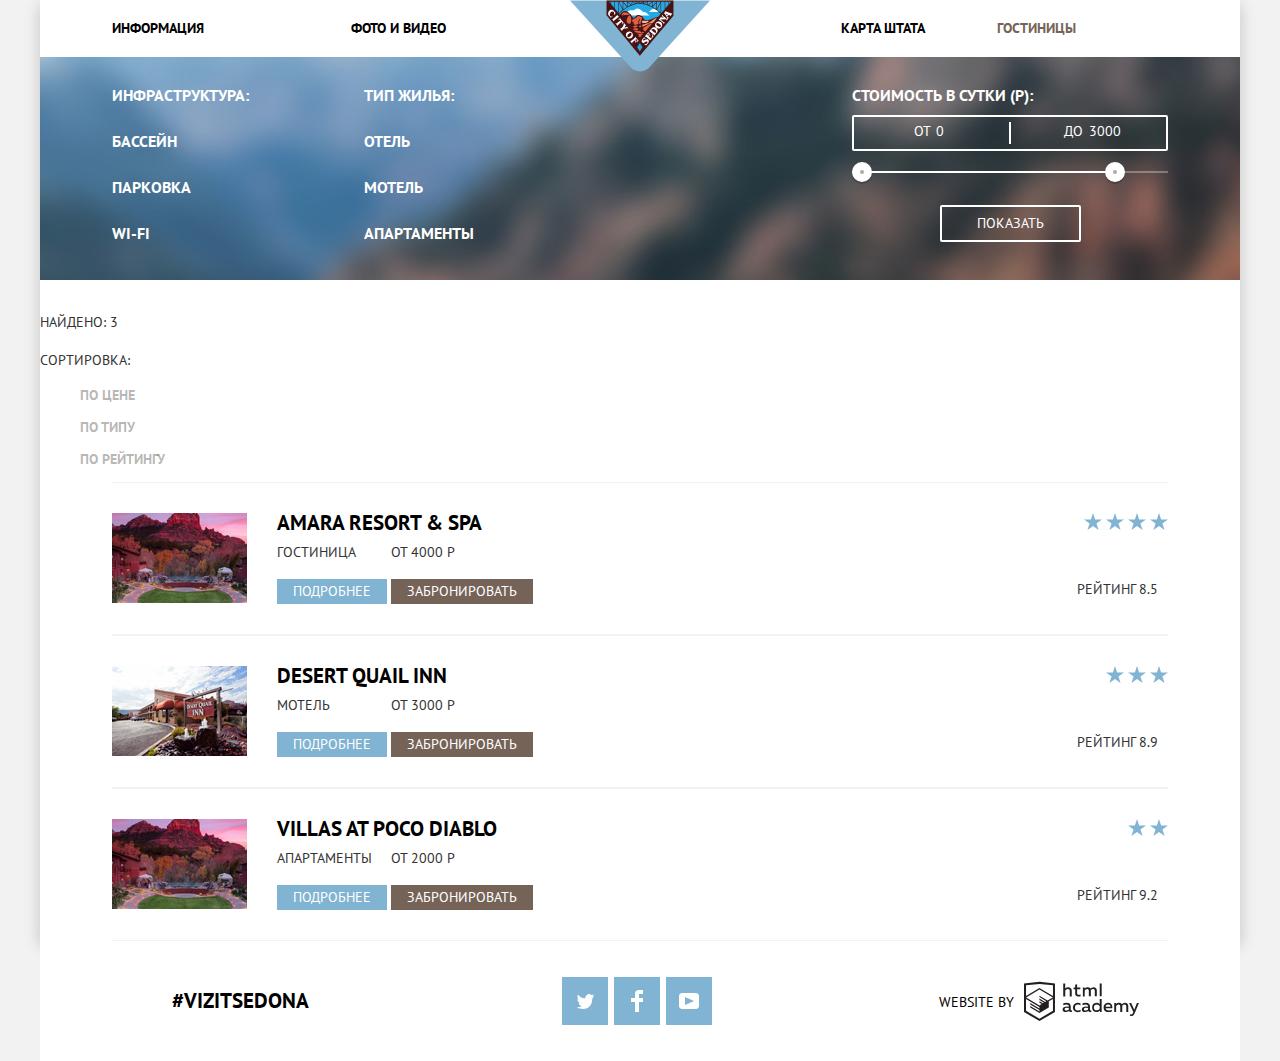
==== catalog.html @ b6fd7ca9 "Исправление замечаний по декоративным элементам" ====
<!DOCTYPE html>
<html lang="ru">
	<head>
		<meta charset="utf-8">
		<title>Седона</title>
		<link href="https://fonts.googleapis.com/css?family=PT+Sans:400,700&amp;subset=cyrillic" rel="stylesheet">
		<link href="css/normalize.css" rel="stylesheet">
		<link href="css/style.css" rel="stylesheet">
		<link href="css/web-page-grid.css" rel="stylesheet">		
	</head>
	<body>
		<div class="container">
			<header class="main-header">
				<nav class="main-navigation">
					<a class="main-header-logo" href="index.html">
						<svg xmlns="http://www.w3.org/2000/svg"  width="140" height="72" viewBox="0 0 138 70" >
							<path fill="#81b3d3" d="M138 0H0l59.51 65.68c5.22 5.761 13.76 5.761 18.98 0z"/>
							<path fill="#23a9e1" d="M36.687.457l32.148 37.879 32.02-37.65z"/>
							<path fill="#fff" d="M61.1 14.719h17.32c-1.29-.8-4.355-4.582-6.043-3.176-.137.115-4.871-5.744-7.982-2.921-2.713 2.466-3.973-.323-7.048 1.63-3.505 2.318 2.026 3.684 3.753 4.467m26.73-3.478l-9.86.054c3.896-4.5 5.647-4.018 9.86-.054"/>
							<path fill="#491213" d="M97.622 3.588V1.154h2.08zm-49.245 9.41l.09.083c.024-.024 2.327-2.511 5.983-4.964 3.367-2.259 8.592-4.944 14.383-4.912 5.778.028 11.077 2.722 14.506 4.977 3.665 2.41 6.027 4.84 6.132 4.95l-2.515 2.945c-4.488.616-7.702 3.945-12.077 3.217-2.205-.366-2.271-1.632-2.902-2.893-.484-.969-1.256-.846-2.263-1.24-.937-.366-1.479-1.128-3.351-.688-1.642.385-1.822 2.933-3.865 2.787-1.096-.079-1.175-1.621-2.755-3.596-4.09-4.915-7.892-4.235-10.547.308l19.638 23.33zM40.011 1.153V3.06l-1.604-1.906zm53.876 0h3.227v3.03L93.887 7.96zM89.832 12.61V1.154h3.546v7.404l-3.5 4.098a.966.966 0 0 0-.046-.046m-.508-10.389v9.894a41.051 41.051 0 0 0-3.557-2.986zm-4.165-.358v6.819c-.463-.334-.95-.673-1.465-1.012-.664-.438-1.4-.892-2.194-1.34zm-4.312-.133v4.24a32.83 32.83 0 0 0-3.12-1.474zm.508-.576h3.727l-3.727 4.55zm4.312 0H89.3l-3.634 7.06zm-8.797 0h3.86L77.2 4.282c-.109-.042-.221-.081-.331-.122V1.154zm-.509.417v2.403a25.927 25.927 0 0 0-3.1-.887zm-4.203.042v1.26a21.458 21.458 0 0 0-2.179-.252zm-6.766-.039l2.248 1.042c-.762.043-1.512.13-2.248.253zm-4.12-.003l3.065 1.498c-1.06.229-2.083.528-3.066.875zm3.61 1.2l-3.304-1.617h3.305zm3.566-.342l-2.754-1.275h2.754zm.609-1.275h2.881l-2.881 1.334zm3.759 0h3.24l-3.24 1.584zM60.405 4.265l-3.51-3.11h3.869V4.13l-.359.135m-3.618-2.527l3.093 2.741a31.493 31.493 0 0 0-3.093 1.489zm-4.312.128l3.64 4.48a35.89 35.89 0 0 0-3.64 2.41zm-4.165.358l3.586 6.974a37.772 37.772 0 0 0-3.586 3.151zm3.656 6l-3.634-7.07h3.634zm4.312-2.485l-3.726-4.585h3.726zM43.747 7.497L40.52 3.664v-2.51h3.227zm.508-6.343H47.8v11.16l-3.546-4.212zm24.8-1.153H36v14.582L68.836 54.52l.22-.275L102 15.04V0z"/>
							<path fill="#23a9e1" d="M66.227 46.026l2.61-4.22 2.598 4.22-2.598 4.23z"/>
							<path fill="#dc6243" d="M74.218 30.556c-3.433-2.02-2.564-3.523.23-4.925 1.462-.734 4.754-3.38 6.133-2.499l-6.363 7.424m-2.334 2.517c-2.046-.095-4.33-.365-6.262.055 1.207.302 4.151 1.165 1.41 1.894.983 1.407 2.578 1.317 3.624.082-.425-.209-.655-.466-1.007-.686 1.085-.196 2.1-.822 2.235-1.345m1.235-1.574c-.933-.796-1.877-.84-2.746 0-1.165-2.137-5.4-1.421-7.379-1.72 1.065 2.614 9.65 3.102 10.124 1.72m-6.773-2.151c-1.565-.485-6.84-.364-3.388-1.794 1.065-.441 6.593.063 3.388 1.794m1.912-3.03c-.477-1.077.365-2.36 1.74-1.428 1.199.813-.552 2.017-1.74 1.428m-2.836.091c-2.265.679-5.273-.784-1.63-1.52 2.261-.456 4.666.506 1.63 1.52.091-.027-.084.028 0 0m-2.665-6.234c-.545 1.624-1.533 1.927-1.423-.045.126-2.274 1.609-1.729 3.2-2.6 1.324-.726 2.038-3.385 4.31-1.795 1.014.71 2.176.116 2.5 1.19-.016-.054-2.95 6.692-1.318 6.692-3.22 0-1.8-3.845-.568-6.426-1.198.574-3.143 4.341-1.546 4.961-.831 1.095-3.372 2.561-4.696 1.492-1.006-.81-.447-2.158-.459-3.47m-3.963 2.811c-5.596-.046-1.813-8.648.091-8.128 2.19.696 1.944 8.194-.091 8.128m-6.17-8.146c-2.624-.109-1.526-2.567.257-3.121 1.695-.528 5.25 1.114 6.39 2.205-1.808.555-4.146.476-6.134.568-.146-2.026-.62-1.32-.512.348"/>
							<path fill="#f49774" d="M71.774 25.832c-2.908-2.987 4.342-2.712 5.51-3.763.85.284 6.99-5.377 8.485-5.025-1.074 1.26-3.388 5.282-5.047 5.282-1.275 0-2.565-.19-3.552.718-1.444 1.33-3.837 2.006-5.396 2.788"/>
							<path fill="#f4b1a4" d="M72.727 22.18c-1.592.856-3.098-2.536-.349-2.206 1.826.22 3.676-.154 5.42.147-1.251 1.487-3.056 2.306-5.071 2.059"/>
							<path fill="#fff" d="M51.113 20.935c.333.401.578.834.523 1.374-.038.375-.607 1.006-.175 1.198l1.455-1.84c-.39-.098-3.482-3.796-3.532-4.201l-2.051 1.126c.106.429.84.003 1.203.03.538.038.926.363 1.268.747-1.12.94-3.85 3.257-4.138 3.305-.146.023-.706-.39-.714-.037-.004.17.553.659.659.786l1.447 1.722c.401-.183-.072-.475.133-.807.15-.243 3.181-2.77 3.922-3.403m-3.423-4.531c.287-.062.405.282.622-.036l-1.59-1.894c-.241-.287-.546-.595-.459.012.058.409-3.969 3.677-4.215 3.778-.31.128-.492-.27-.72.063.475.564.948 1.129 1.424 1.693.16.19.309.397.485.573.22.22.135-.437.145-.38-.06-.333.342-.616.555-.797 1.004-.884 3.505-2.979 3.753-3.012m-5.694-.595c-1.147.34-2.37-.107-2.731-1.326-.353-1.191.398-2.439 1.344-3.117.935-.67 2.33-.63 2.84.544.224.52.102 1.108-.061 1.625-.105.328-.388.649.035.836.56-.711 1.118-1.421 1.676-2.133-.684-.41-.985-1.092-1.493-1.684-.572-.696-1.34-1.35-2.26-1.483-1.864-.264-3.62 1.66-3.762 3.405-.089.946.242 1.849.808 2.597.487.645 1.213 1.054 1.581 1.788.17.062 1.756-.67 2.133-.815-.033-.072-.057-.178-.11-.237-.494.146 0 0 0 0m25.512 23.636c-.747-.499-2.613-3.044-2.969-3.468l-.213-.253c-.007-.01-.185.145-.16.124-.112.094.086.372-.034.56-.515.806-3.738 3.236-3.905 3.352-.36.25-.756-.103-.967.206.467.554 1.805 2.3 1.96 2.325.311.05.096-.53.136-.649.08-.24 1.71-1.588 2.304-2.084.218-.183.447.276.577.468.212.315.307.65.193 1.019-.075.24-.465.597-.162.762.402-.47 1.533-1.788 1.696-1.98.164-.19-.367-.023-.304-.056-.24.124-.466.153-.69-.018-.063-.047-.707-.702-.643-.757.28-.235.623-.625.984-.714.56-.138 1.027.984 1.11 1.382.078.375.067.77-.05 1.136-.08.251-.316.452.012.604l1.383-1.896a.463.463 0 0 1-.258-.063c-.083-.056.09.045 0 0m-9.227-8.921a3.35 3.35 0 0 0-1.977.793c-1.43 1.203-1.616 3.275-.492 4.753 1.292 1.702 3.374 1.895 5.059.694 1.43-1.205 1.612-3.282.5-4.766-.758-1.01-1.932-1.54-3.09-1.474zm1.19 1.386c.949-.108 1.503.799 1.099 1.768-.42.98-1.43 1.989-2.424 2.38-1.18.465-2.011-.537-1.531-1.657.422-.984 1.43-1.983 2.426-2.38.15-.059.294-.095.43-.11zm-2.783-4.63c.308.038.601.356.824.027l-1.447-1.712c-.386.174.03.356-.126.63-.158.277-1.662.507-2.062.578.146-.418.58-1.698.752-1.84.353-.29.573.28.832-.092l-1.78-2.112c-.2-.238-.362-.667-.636-.441.024-.02.003.955-.058 1.125-.056.153-.608 2.361-1.25 2.901-.32.27-1.453 1.256-1.755 1.362-.35.122-.535-.389-.792-.025l1.617 1.92c.082.096.391.56.498.58.339.06.04-.58.074-.706.098-.28 1.623-1.765 2.27-1.856.948-.133 2.077-.455 3.039-.34.22.027-.229-.028 0 0m24.239 6.77c.124.421.194.865.14 1.305-.07.566-.636 1.898-1.411 1.519-.76-.373-1.425-1.122-2.07-1.657.52-.608.978-1.135 1.853-.84.24.08.446-.024.194-.17-.263-.153-2.022-1.276-2.117-1.169-.175.202.343.564.143.957-.148.29-.396.54-.605.79-.467-.394-1.248-.813-.685-1.464.352-.428.811-.76 1.361-.87.368-.075 1.195.252 1.302-.146-.705-.34-1.41-.677-2.115-1.016.115.52-2.173 2.937-2.681 3.548-.074.088-.427.395-.431.517-.006.278.403.062.427.054.315-.116 4.424 3.317 4.526 3.552.065.182-.144.373-.02.475-.006-.006.148.14.165.12.253-.304 2.936-3.88 3.489-4.036a239.664 239.664 0 0 1-1.537-2.372c-.383.168-.013.616.072.903m-4 4.352c-1.348-.87-3.633.83-3.976.994-.675.319-1.162-.353-.812-.975.304-.54.904-.801 1.5-.837.18-.01.875.128.946.017.084-.131.148-.142.028-.224-.557-.375-1.112-.75-1.667-1.126-.115.685-.9 1.121-1.348 1.585-.534.555-.987 1.253-.987 2.05 0 .736.441 1.39 1.089 1.726.737.384 1.505.076 2.158-.331.407-.255.814-.556 1.249-.76.646-.303 1.495-.041 1.267.824-.183.696-.876 1.337-1.56 1.519-.4.106-.825.07-1.216-.059-.28-.091-.645-.476-.799-.072l2.26 1.647c.068-.493.34-.708.706-1.015.477-.419.933-.858 1.294-1.383.753-1.1 1-2.638-.132-3.58m17.617-28.065a.222.222 0 0 0-.088.072l-.79.95-.814.982c-.168.204-.349.296-.025.467.543-.272 3.518 4.768 3.252 5.492-.47.244-4.49-3.283-4.598-3.516-.033-.095.178-.662-.136-.613-.149.023-.484.583-.578.697l-.577.695c.216.315.336-.013.623.028.249.05 1.198.864 1.456 1.08-.47.017-1.743.086-1.905.074-.586.073-.275-.431-.66-.605l-1.478 1.795-.86 1.043c-.035.042-.03.02.031.072.215.177.068.109.37.004.328-.115 4.256 3.2 4.398 3.369.245.292-.1.633.268.793l1.168-1.418c.059-.072.091-.066.013-.13-.277-.228-.309.138-.65.1-.346-.057-2.855-2.186-3.828-2.992l5.322-.197c.195-.007.74.581.695.79-.052.244-.301.361.034.515.311-.374.64-.746.945-1.125l.148-.184a.478.478 0 0 0 .135-.172l.11-.137c.275-.314 1.169-1.303 1.062-1.396-.3-.26-.446.302-.844-.035-.226-.162-.793-1.16-.935-1.402-.172-.292.394-.583.625-.727.504-.313 2.107-.767 2.26.227.025.167-.177.357-.055.457.028.024.133.156.176.105l2.142-2.576c-.063-.053-.135-.147-.21-.176-.474.473-5.466-1.52-5.83-1.795-.166-.066-.192-.673-.372-.611zm-.225 2.553c.764.318 1.526.638 2.287.96-.23.064-.447.166-.648.293h-.002a3.71 3.71 0 0 0-.621.495l-1.016-1.748zm-6.588 7.753c-1.107-.076-2.23.41-3.023 1.317-1.235 1.5-1.112 3.678.393 4.945 1.518 1.25 3.68.932 4.916-.55 1.232-1.496 1.147-3.68-.385-4.934a3.302 3.302 0 0 0-1.9-.778zm-1.449 1.559c.622.038 1.31.414 1.742.703.78.521 2.214 1.687 1.477 2.738.048-.058.083-.097-.05.07a.162.162 0 0 1-.018.018c-.8.84-2.18.063-2.924-.474-.745-.538-2.022-1.668-1.207-2.664.257-.314.607-.414.98-.391zm-3.127 4.28c-1.214-.067-2.403.496-3.299 1.576-.642.771-1.282 1.544-1.922 2.316.228.332.495-.078.827.113.283.163 4.053 3.312 4.115 3.485.106.297-.165.356.094.568.111.093 2.944-3.405 3.203-4.02.448-1.139.091-2.387-.82-3.175.073.06.177.145-.042-.037-.69-.518-1.427-.787-2.156-.827zm-1.053 1.58c.095.003.184.016.266.037 1.422.363 3.384 2.115 2.129 3.628-.156.193-.029.035-.432.422-.198.19-4.179-3.034-4.02-3.209.475-.521 1.396-.904 2.057-.879z"/>
						</svg>
					</a>
					<div class="main-navigation-wrapper">
						<ul class="site-navigation">
							<li class="site-navigation-left"><a href="info.html">Информация</a></li>
							<li class="site-navigation-left"><a href="foto.html">Фото и видео</a></li>
							<li class="site-navigation-right right"><a href="map.html">Карта штата</a></li>
							<li class="current-page">Гостиницы</li> 
						</ul>
					</div>
				</nav>
			</header>

			<main class="main-container">
			  <section class="filters">
					<h2 class="visually-hidden">Фильтр отелей</h2>
						<!-- Здесь форма -->
					<form class="filter" method="get" action="https://echo.htmlacademy.ru">
					
						<fieldset class="filters-feeld">
							<legend>Инфраструктура:</legend>
							<ul class="filters-option">
								<li class="filter-option">
									<input class="visually-hidden filter-input-checkbox" type="checkbox" name="swimming-pool" id="filter-swimming-pool">
									<label for="filter-swimming-pool">Бассейн</label>
								</li>
								<li class="filter-option">
									<input class="visually-hidden filter-input-checkbox" type="checkbox" name="parking" id="filter-parking">
									<label for="filter-parking">Парковка</label>
								</li>
								<li class="filter-option">
									<input class="visually-hidden filter-input-checkbox" type="checkbox" name="wi-fi" id="filter-wi-fi" checked>
									<label for="filter-wi-fi">Wi-fi</label>
								</li>
							</ul>
						</fieldset>
						
						<fieldset class="filters-feeld">
							<legend>Тип жилья:</legend>
							<ul class="filters-option">
								<li class="filter-option">
									<input class="visually-hidden filter-input-checkbox" type="checkbox" name="hotel" id="filter-hotel" checked>
									<label for="filter-hotel">Отель</label>
								</li>
								<li class="filter-option">
									<input class="visually-hidden filter-input-checkbox" type="checkbox" name="motel" id="filter-motel">
									<label for="filter-motel">Мотель</label>
								</li>
								<li class="filter-option">
									<input class="visually-hidden filter-input-checkbox" type="checkbox" name="apartments" id="filter-apartments">
									<label for="filter-apartments">Апартаменты</label>
								</li>
							</ul>
						</fieldset>	
					
						<div class="filters-cost">
						   <div class="filter-range-title">Стоимость в сутки (р):</div>
							  <div class="price-controls">
								<label class="min-price">от <input type="text" name="min-price" value="0"></label>
								<label class="max-price">до <input type="text" name="max-price" value="3000"></label>
							  </div>
							  <div class="range-controls">
								<div class="scale">
								  <div class="bar"></div>
								</div>
								<div class="range-toggle range-toggle-min"></div>
								<div class="range-toggle range-toggle-max"></div>
							  </div>
							  <button class="btn-transparent" type="submit">Показать</button>
						</div>
					</form>	
			  </section>
			  
			  <section class="sort">
					<h2 class="visually-hidden">Найдено и дополнительная сортировка</h2>
						<span>Найдено: 3</span>
						<p>Сортировка:</p>
						<ul class="sort-list">
							<li>
								<a class="button-sort" href="#">
									<h3>по цене</h3>
								</a>
							</li>
							<li>
								<a class="button-sort" href="#">
									<h3>по типу</h3>
								</a>
							</li>
							<li>
								<a class="button-sort" href="#">
									<h3>по рейтингу</h3>
								</a>
							</li>
						</ul>
				</section>
							
			  
			   <section class="catalog">
					<h2 class="visually-hidden">Список отелей</h2>
					<ul class="catalog-list">
						<li class="catalog-item">
							<div class="about-hotel">
								<a class="button-hotel" href="#">
									<h3>Amara resort & spa</h3>
								</a>
								<span class="catalog-category">Гостиница</span>
								<span class="catalog-price">От 4000 Р</span>
								<a class="button-more" href="#">Подробнее</a>
								<a class="button-booking" href="#">Забронировать</a>
							</div>
							<div class="catalog-foto">
								<img src="img/hotel-1.jpg" width="135" height="90" alt="Amara resort & spa">
							</div>
							<div class="stars-rating">
								<h4 class="visually-hidden">Четыре звезды</h4>
									<img src="img/star.svg" alt="звезда">
									<img src="img/star.svg" alt="звезда">
									<img src="img/star.svg" alt="звезда">
									<img src="img/star.svg" alt="звезда" >
									<span class="catalog-rating">Рейтинг 8.5</span>
							</div>
						</li>
						
						<li class="catalog-item">
							<div class="about-hotel">
								<a class="button-hotel" href="#">
									<h3>Desert Quail Inn</h3>
								</a>
								<span class="catalog-category">Мотель</span>
								<span class="catalog-price">От 3000 Р</span>
								<a class="button-more" href="#">Подробнее</a>
								<a class="button-booking" href="#">Забронировать</a>
							</div>
							<div class="catalog-foto">
								<img src="img/hotel-2.jpg" width="135" height="90" alt="Amara resort & spa">
							</div>
							<div class="stars-rating">
								<h4 class="visually-hidden">Три звезды</h4>
									<img src="img/star.svg" alt="звезда">
									<img src="img/star.svg" alt="звезда">
									<img src="img/star.svg" alt="звезда">
									<span class="catalog-rating">Рейтинг 8.9</span>
							</div>
						</li>
				  
						<li class="catalog-item">
							<div class="about-hotel">
								<a class="button-hotel" href="#">
									<h3>Villas at poco diablo</h3>
								</a>
								<span class="catalog-category">Апартаменты</span>
								<span class="catalog-price">От 2000 Р</span>
								<a class="button-more" href="#">Подробнее</a>
								<a class="button-booking" href="#">Забронировать</a>
							</div>
							<div class="catalog-foto">
								<img src="img/hotel-1.jpg" width="135" height="90" alt="Amara resort & spa">
							</div>
							<div class="stars-rating">
								<h4 class="visually-hidden">Две звезды</h4>
									<img src="img/star.svg" alt="звезда">
									<img src="img/star.svg" alt="звезда" >
									<span class="catalog-rating">Рейтинг 9.2</span>
							</div>
						</li>		  
					</ul>
			   </section>
			</main>
			  
			   <footer class="main-footer main-footer-catalog">
				<div class="main-footer-container"> 
					<a class="footer-vizitsedona" href="map.html">#vizitsedona</a>
						<ul class="footer-social">
						  <li><a class="social-button" href="#"><span class="visually-hidden">Твитер</span>
									<svg xmlns="http://www.w3.org/2000/svg" xmlns:xlink="http://www.w3.org/1999/xlink" width="17" height="15" viewBox="0 0 17 15"><path fill="#FFF" d="M10.95.144c1.685-.496 2.984.27 3.577 1.179.673-.231 1.331-.481 2.011-.708a2.345 2.345 0 0 1-.857 1.768c.685.17 1.304-.491 1.304-.491-.169 1-1.006 1.788-1.563 2.024-.231 6.75-3.175 11.217-10.077 11.082h-.446c-.41 0-4.164-.46-4.898-1.887 2.271.196 3.893-.422 4.693-1.177-.96-.3-2.679-.477-2.979-2.95.349.106.564.228 1.19.119C1.705 8.247.374 7.53.448 5.33c.285.328 1.067.536 1.34.472C1.085 5.561-.182 2.442.894.85c1.818 1.854 3.735 3.606 7.152 3.773C8.254 2.33 9.183.793 10.95.144z"/></svg>
							   </a></li>
						  <li><a class="social-button" href="#"><span class="visually-hidden">Фейсбук</span>
									<svg xmlns="http://www.w3.org/2000/svg" width="12" height="22" viewBox="0 0 12 22"><path fill="#FFF" d="M12 4V0H8a4 4 0 0 0-4 4v4H0v4h4v10h4V12h4V8H8V4h4z"/></svg>
								</a></li>
						  <li><a class="social-button" href="#"><span class="visually-hidden">Ютуб</span>
									<svg xmlns="http://www.w3.org/2000/svg" xmlns:xlink="http://www.w3.org/1999/xlink" width="20" height="16" viewBox="0 0 20 16"><path fill="#FFF" d="M17 0H3C1.35 0 0 1.35 0 3v10c0 1.65 1.35 3 3 3h14c1.65 0 3-1.35 3-3V3c0-1.65-1.35-3-3-3zM6.027 11.998V4.002L15.014 8l-8.987 3.998z"/></svg>
								</a></li>
						</ul>
					 <p class="footer-copyright">
						<b>Website by</b> 
						<a class="button-logo-academy" href="https://htmlacademy.ru">
							<svg id="Layer_1" data-name="Layer 1" xmlns="http://www.w3.org/2000/svg" width="115" height="41" viewBox="0 0 108.08 36.85"><title>logo-htmlacademy-small1</title><path d="M44.61,26.88a2,2,0,0,0,.55-0.1v1.33a3.25,3.25,0,0,1-1.18.21,1.67,1.67,0,0,1-1.67-1,4.84,4.84,0,0,1-3.14,1.08c-1.51,0-2.91-.83-2.91-2.55,0-2.13,2-2.79,3.71-2.79a11.08,11.08,0,0,1,2.17.25v-0.3c0-1-.76-1.77-2.19-1.77a7.42,7.42,0,0,0-3,.64v-1.7a10.21,10.21,0,0,1,3.19-.55c2.36,0,3.81,1.12,3.81,3.65v3a0.54,0.54,0,0,0,.49.59h0.17Zm-6.44-1.13A1.35,1.35,0,0,0,39.63,27h0.11a3.39,3.39,0,0,0,2.41-1V24.58a9.72,9.72,0,0,0-1.81-.21c-1,0-2.16.33-2.16,1.38h0Zm12.36-6.11a5,5,0,0,1,2.57.64V22a4.08,4.08,0,0,0-2.3-.7,2.75,2.75,0,1,0,0,5.49,5,5,0,0,0,2.43-.64v1.71a6.27,6.27,0,0,1-2.76.57A4.21,4.21,0,0,1,46,24.51q0-.21,0-0.41a4.32,4.32,0,0,1,4.18-4.46h0.38Zm12.17,7.24a2,2,0,0,0,.55-0.1v1.33a3.25,3.25,0,0,1-1.18.21,1.67,1.67,0,0,1-1.67-1,4.84,4.84,0,0,1-3.14,1.08c-1.51,0-2.91-.83-2.91-2.55,0-2.13,2-2.79,3.71-2.79a11.08,11.08,0,0,1,2.17.25v-0.3c0-1-.76-1.77-2.19-1.77a7.42,7.42,0,0,0-3,.64v-1.7a10.21,10.21,0,0,1,3.19-.55c2.36,0,3.81,1.12,3.81,3.65v3a0.54,0.54,0,0,0,.49.59h0.17Zm-6.44-1.13A1.35,1.35,0,0,0,57.73,27h0.11a3.39,3.39,0,0,0,2.41-1V24.58a9.72,9.72,0,0,0-1.81-.21c-1.06,0-2.16.33-2.16,1.38h0ZM73,16V28.2H71.35V26.88a3.88,3.88,0,0,1-3.19,1.54,4.4,4.4,0,0,1,0-8.78,3.81,3.81,0,0,1,3,1.3V16H73Zm-4.53,5.22a2.76,2.76,0,1,0,0,5.52A2.86,2.86,0,0,0,71.15,25V23A2.91,2.91,0,0,0,68.49,21.27ZM79,19.64c3.31,0,4.46,2.68,3.92,5.09H76.7c0.21,1.5,1.67,2.11,3.19,2.11a6.11,6.11,0,0,0,2.64-.59v1.6a7.14,7.14,0,0,1-3,.57C77,28.42,74.78,27,74.78,24a4.18,4.18,0,0,1,4-4.39H79Zm0.09,1.54a2.28,2.28,0,0,0-2.44,2.1v0.06H81.3A2,2,0,0,0,79.13,21.18Zm5.73,7V19.87h1.65v1a3.81,3.81,0,0,1,2.78-1.27A2.86,2.86,0,0,1,91.89,21a4.12,4.12,0,0,1,2.91-1.33A3.06,3.06,0,0,1,98,23V28.2h-1.9V23.05a1.59,1.59,0,0,0-1.42-1.75H94.42a2.8,2.8,0,0,0-2.07,1.12V28.2h-1.9V23.05A1.59,1.59,0,0,0,89,21.31H88.8a3,3,0,0,0-2.21,1.29v5.63H84.86Zm21.31-8.33h1.9l-3.91,9.46c-0.9,2.17-2.09,2.86-3.35,2.86a4.76,4.76,0,0,1-1.1-.14V30.46a2.86,2.86,0,0,0,.85.12c0.9,0,1.58-.64,2.07-1.9l0.17-.42-4-8.4h2l2.86,6.29ZM38.73,1.46V6.22a3.81,3.81,0,0,1,2.7-1.14,3.25,3.25,0,0,1,3.44,3.4v5.15H43V8.72a1.81,1.81,0,0,0-1.61-2h-0.3a2.93,2.93,0,0,0-2.32,1.39v5.52h-1.9V1.46h1.9ZM49.94,2.31v3h3V6.91h-3v3.81c0,1.1.5,1.46,1.58,1.46a4.49,4.49,0,0,0,1.69-.33v1.6A6.8,6.8,0,0,1,51,13.8a2.55,2.55,0,0,1-2.86-2.74V6.89H46.58V5.26h1.5V2.74Zm5.4,11.31V5.28H57v1A3.81,3.81,0,0,1,59.77,5a2.86,2.86,0,0,1,2.6,1.33A4.12,4.12,0,0,1,65.28,5,3.06,3.06,0,0,1,68.44,8.4v5.21h-1.9V8.46a1.59,1.59,0,0,0-1.42-1.75H64.89a2.8,2.8,0,0,0-2.07,1.12v5.78h-1.9V8.46A1.59,1.59,0,0,0,59.5,6.71H59.27A3,3,0,0,0,57.06,8v5.63H55.34ZM71.17,1.45H73V13.6H71.17V1.45ZM14.71,0H14.55L0,1.54V28.21l14.55,8.66,14.55-8.66V1.54Zm12.5,27.1L14.55,34.64,1.9,27.12V16.18l12.59,7.5V25L5.86,19.9v1.31l8.68,5.21v1.39L5.87,22.65V24l8.68,5.21,8.75-5.24V18.31L27.2,16V27.12Zm0-12.53-3.48,2-1.6,1L14.51,13v1.31L21,18.23H21l-0.14.09-1,.54-5.37-3.2V17l4.24,2.52-1,.67-3.2-1.9v1.31l2.1,1.24L14.5,22.1,2,14.65,14.51,7.11Zm0-1.32L14.49,5.76,1.91,13.25v-10L14.56,1.92,27.21,3.25v10h0Z" transform="translate(0 -0.02)" fill="#231f20"/></svg>
							</a>
					 </p>
				</div>
			</footer> 
		</div>
	</body>
</html>
---- css/style.css ----
body {
  margin: 0;
  
  font-family: "PT Sans", Arial, sans-serif; /*Задаем основной и вспомогательный шрифт*/ 
  font-size: 14px;
  line-height: 24px;
  font-weight: normal;
  color: #333333;
  text-transform: uppercase;
  
  background-color: #f2f2f2;
}
.visually-hidden:not(:focus):not(:active), /*Прячем заголовки которых нет в макете */
input[type="checkbox"].visually-hidden,
input[type="radio"].visually-hidden {
  position: absolute;

  width: 1px;
  height: 1px;
  margin: -1px;
  border: 0;
  padding: 0;

  white-space: nowrap;

  clip-path: inset(100%);
  clip: rect(0 0 0 0);
  overflow: hidden;
}
a {
  text-decoration: none; /*Отмненяем подчеркивание у ссылок */
}
img {
  max-width: 100%;
  height: auto;
}

/* Контейнер */
.container {
  width: 1200px;
  margin:auto;	
  background-color: #ffffff;
  background-position: center;
  box-shadow: 0px 5px 15px 0 rgba(0, 1, 1, 0.2);
  position: relative;
}

 /*Раздел Навигация */
 
.main-navigation { /*Задаем стили навигации. Размер, цвет и толщину шрифта, высоту строки, фон. */
  font-size: 14px;
  line-height: 26px;
  font-weight: bold;
  color: #000000;

  background-color: #ffffff;
}

.site-navigation { /*Отмненяем маркеры ненумерованного списка */
  list-style: none;
}

.site-navigation a { /*Заменяем цвет текста у ссылок на черный как в макете */
  color: #000000;
}
.site-navigation a:hover,  /*Состояние фокуса на ссылке */
.site-navigation a:focus { /*Состояние наведения на ссылку */
  color: #81b3d2;
}

.site-navigation a:active { /*Состояние нажатия на ссылку */
  color: rgba(0, 0, 0, 0.3);
}
.site-navigation .current-page { /*Состояние активный, находимся на странице */
  color: #766357;
}



/* Раздел Панорамный вид с приглашением в Седону */
.welcome-panorama {
  margin:0;
  padding:0;
  background-image: url("../img/panorama for index.jpg");/*Вставляем центральную панораму с фигурной рамкой внизу*/ 
  background-position: top;
  background-size: cover; /*Расширяет панораму на ширину всего контейнера*/
  background-repeat: no-repeat;
  
  min-height: 507px;
  text-align: center;
}
.invite {
  text-align: center;
}
.invite h2 {  /*Шрифты для приглашения*/ 
  margin: 0;
  margin-top: 60px;
  margin-bottom: 27px;

  font-size: 21px;
  line-height: 26px;
  font-weight: bold;
  color: #000000;
  
   
}
.invite p {
  font-size: 14px;
  line-height: 26px;
  font-weight: normal;
  color: #333333;
}

/* Раздел Преимущества*/
.features-list { /*Отмненяем маркеры ненумерованного списка */
  list-style: none;
  text-align: center;
}
/*Зададим выравнивание текста по центру и назначим размер шрифта для  преимуществ.*/

.features-list h3 {
	margin: 0;
	margin-top: 48px;
  margin-bottom: 22px;
	
  font-size: 21px;
  line-height: 21px;
  font-weight: bold;
  color: #000000;
  
 
}


.features-list span {

  
  font-size: 14px;
  line-height: 21px;
  font-weight: normal;
  color: #333333;
  position: relative;
}
.features-list span::before{
	content: "";

  position: absolute;
  top: 9px;
  left: -15px;

  width: 10px;
  height: 2px;

  background-color: #ffffff;
}
.features-list span::after {
	content: "";

  position: absolute;
  top: 9px;
  right: -15px;
  
  width: 10px;
  height: 2px;

  background-color: #ffffff;

  
}
.features-list p {
	margin: 0;
	margin-top: 20px;
	margin-bottom: 60px;
  font-size: 14px;
  line-height: 21px;
  font-weight: normal;
  color: #333333;
}
.feature-list-extra {   /*Задаем цвета блоков с преимуществами*/ 
  background-color: #eeeeee;
}
.feature-list-extra span::before,
.feature-list-extra span::after {
	background-color: #333333;
}
 .feature-list-content { 
  background-color: #81b3d2;
 }
 .feature-list-content h3,
 .feature-list-content span,
 .feature-list-content p { 
  color: #ffffff;
 }
.feature-foto img {
	display: block;
	height: 100%;
}
 
/* Раздел Для туристов*/

.features-item { /*Отмненяем маркеры ненумерованного списка */
  list-style: none;
}
.features-item { /*Зададим выравнивание текста по центру и назначим размер шрифта для  преимуществ.*/
text-align: center;

}
.feature-item h4 {
	margin: 0;
	margin-top: 30px;
	margin-bottom: 25px;
 position: relative;
  font-size: 21px;
  line-height: 21px;
  font-weight: bold;
  color: #000000;
}
.feature-item p {
	margin: 0;
	
	margin-bottom: 82px;
  font-size: 14px;
  line-height: 21px;
  font-weight: normal;
  color: #333333;
}
.feature-item .housing::before {/*Вставляем иконки жилья, еды и сувениров*/
  content: "";
  position: absolute;
  background-image: url("../img/housing.png");
  background-position: top;
  background-repeat: no-repeat;
  top: -100px;
  right: 50%;
  transform:translateX(50%);
 
  
  width: 75px;
  height: 72px;
  
}
.feature-item .food::before {
  content: "";
  position: absolute;
 background-image: url("../img/food.png");
 background-position: top;
  background-repeat: no-repeat;
  top: -98px;
  right: 50%;
  transform:translateX(50%);
 
  width: 74px;
  height: 70px;
}
.feature-item .souvenirs::before {
  content: "";
  position: absolute;
  background-image: url("../img/souvenirs.png");
  background-position: top;
  background-repeat: no-repeat;
   top: -104px;
  right: 50%;
  transform:translateX(50%); 
   width: 64px;
  height: 76px;
}
/*Раздел выбор отеля и форма для поиска гостиницы*/
.book-a-hotel {
  text-align: center;
}
.book-a-hotel h3 {
	margin:0;
	margin-top: 50px;
	margin-bottom: 24px;
  font-size: 30px;
  line-height: 36px;
  font-weight: bold;
  color: #000000;	
}
.book-a-hotel p {
	margin:0;
	margin-bottom: 46px;
	margin-left: 67px;
  margin-right: 67px;
  font-size: 14px;
  line-height: 24px;
  font-weight: normal;
  color: #333333;	
}
.button-hotel-search {
  font-size: 21px;
  line-height: 26px;
  font-weight: bold;

  text-align: center;
  color: #ffffff;
  vertical-align: middle;
  text-transform: uppercase;

  background-color: #766357;/*Задаем стили для кнопки поиска гостиницы*/ 
  border: none;
}
.button-hotel-search:hover,
.button-hotel-search:focus {
  background-color: #604e43;
  border: none;
}
.button-hotel-search:active {
  background-color: #503e33;
  color: rgba(255, 255, 255, 0.3);
}
.button-search {
  background-color: #81b3d2;
  border: none;
}
.button-search:hover,
.button-search:focus {
  background-color: #669ec0;

}
.button-search:active {
  background-color: #5496bd;
  color: rgba(255, 255, 255, 0.3);
  border: none;
}
.hotel-search-container,
.hotel-search-container-people {/*Стили для указания даты заезда и выезда и числа взрослых и детей*/ 
  font-size: 14px;
  font-weight: bold;
  color: #000000;
  text-transform: uppercase;
  background-color: #ffffff;
}
.hotel-search-container input,
 .hotel-search-container-people input{
  font: inherit;
  text-transform: uppercase;
  background-color: #f2f2f2;
  border: none;  
}

.hotel-search-container input:hover,
.hotel-search-container-people input:hover {
  background-color: #ebebeb;
}
.hotel-search-container input:focus,
.hotel-search-container-people input:focus{
  background-color: #ffffff;
  
}

/*Подвал*/




 /*Страница каталога*/ 
.filters {
	margin: 0;
	padding: 0;
  background-image: url("../img/panorama-filter for catalog.jpg");/*Добавляем фоновую картинку на форму для поиска отеля*/ 
  background-position: center;
  background-repeat: no-repeat;
  background-size: cover;
  
} 
.filter fieldset {/*Убираем границы легенды*/ 
  border: none;
}
.filters-feeld, 
.filter-range-title {
  font-size: 16px;
  line-height: 21px;
  font-weight: bold;
  color: #ffffff;
}
.filter ul {
  list-style: none;
}
	
.price-controls {
  font-size: 14px;
  line-height: 21px;
  font-weight: normal;
  color: #ffffff;
}

.btn-transparent {/*Стили для кнопки "показать"*/
  font-size: 14px;
  line-height: 21px;
  font-weight: normal;
  color: #ffffff;
  background-color : transparent;
  border: 2px solid #ffffff;
}
button.filter-button-show:hover,
button.filter-button-show:focus {
  font-size: 14px;
  line-height: 21px;
  font-weight: normal;
  color: #000000;
  background-color : #ffffff;
 }
.sort-list {
  list-style: none;
}
.sort-list a {  /*Сортировка покой*/
  font-size: 12px;
  line-height: 18px;
  font-weight: normal;
  color: rgba(0, 0, 0, 0.3); 
}
.sort-list a:visited {/*Сортировка текущая*/
  color: #81b3d2;
}	
.sort-list a:hover,  /*Сортировка наведение и фокус*/
.sort-list a:focus {
  color: #81b3d2;
}
.sort-list a:active {   /*Сортировка нажатие*/
  color: #000000;
}
.catalog-foto img {
  display: block;
}

.button-hotel h3 {/*Стили для ссылки по названию отеля*/ 
  font-size: 21px;
  line-height: 26px;
  font-weight: bold;
  color: #000000;	
}
.button-hotel h3:hover,
.button-hotel h3:focus {
 color: #81b3d2; 
}
.button-hotel h3:active {
 color: rgba(0, 0, 0, 0.3); 
}
.catalog-list { /*Отмненяем маркеры ненумерованного списка */
  list-style: none;
}
.catalog-item span{/*Параметры текста на карточке отеля*/ 
  font-size: 14px;
  line-height: 21px;
  font-weight: normal;
  color: #333333;	
}
.rating {
  font-size: 14px;
  line-height: 21px;
  font-weight: normal;
  color: ##666666;
background-color: #f2f2f2;  
}
a.button-more,/*Стили для кнопок "подробнее" и "забронировать" на карточке отеля*/ 
a.button-booking {
  font-size: 14px;
  line-height: 21px;
  font-weight: normal;
  color: #ffffff;
}
a.button-more {
  background-color: #81b3d2;
}
a.button-more:hover,
a.button-more:focus {
  background-color: #669ec0; 
}
a.button-more:active {
  background-color: #5496bd;
  color: rgba(255, 255, 255, 0.3); 
}
a.button-booking {
  background-color: #766357;
}
a.button-booking:hover,
a.button-booking:focus {
  background-color: #604e43; 
}
 a.button-booking:active {
  background-color: #503e33;
  color: rgba(255, 255, 255, 0.3); 
}
---- css/web-page-grid.css ----
/*  СЕТКА */


.main-header {
	position: relative;
	
}
.main-header-logo {
	width: 140px;
	height:71px;
	position: absolute;
	left: 50%;
	top: 0;
	transform:translateX(-50%);
	z-index: 3;
}
.main-navigation-wrapper {
  width: 100%;
  min-height: 56px;
  background-color: #ffffff;
}
.site-navigation {
	list-style: none;
	width: 1200px;
	margin: 0;
	padding: 0;
	padding: 15px 0 16px ;
	
	display: flex;
	flex-wrap: wrap;
	background-color: transparent;

}
.site-navigation li {
	display: block;
	width: 239px;
	margin: 0;
	padding:0;
	vertical-align: middle;
}
 .site-navigation li:nth-child(3) {
	margin-left: 240px;/*можно margin-left: auto; но тогда при переполнении ссылка прячется под логотип*/
}
 .site-navigation-left  {
	text-align: left;
}
 .site-navigation-right  {
	text-align: right;
}
.site-navigation a  {
	box-sizing: border-box;
	display: inline-block;
	width: 100%;
	word-wrap: break-word; 
}
.site-navigation-left a  {
	padding-left: 72px;
}
 .site-navigation-right a  {
	padding-right: 72px;
}


/*MAIN*/

.main-container {
	display: flex;
	flex-direction: column;
	justify-content: flex-start;
	
}
.welcome-panorama{
	position: relative;
	
}
.welcome-panorama img {
	padding-top: 76px;
	
}
.welcome-panorama::after {
	content:"";
	background-image: url("../img/polygon.svg");
	background-repeat: no-repeat;
	position: absolute;
	width: 1200px;
	height: 59px;
	bottom: 0;
	left: 0;
	margin-bottom: -2px;
}
.invite {
	width: 510px;
	margin: 0 auto ;
	padding: 0;
	margin-bottom: 37px;
	
	
}

.features-list {
	list-style: none;
	display: flex;
	
	flex-wrap: wrap;
	margin: 0;
	padding:0;
	
}
.feature-list {
	list-style: none;
	width: 1200px;
	margin: 0;
	padding: 0;
	display: flex;
	
	
}
.features-list li:nth-child(1) {
	order: -3;
	
	
}
.features-list li:nth-child(6) {
	order: -2;
}

.feature-list-content {
	margin:0;
	padding:0;
	width: 400px;
	
	
}

 .feature-list-content:nth-child(1) h3 { 
  margin-left: 110px;
  margin-right: 110px;
 }
.feature-list-content:nth-child(2) h3 { 
  margin-left: 124px;
  margin-right: 125px;
 }
 .feature-list-content:nth-child(1) p { 
   margin-left: 55px;
   margin-right: 55px;
 }
 .feature-list-content:nth-child(2) p { 
   margin-left: 40px;
   margin-right: 40px;
 }
 
 
.feature-list-extra {
	width: 400px;
	
}
.feature-list-extra h3 {
	
  margin-left: 120px;
  margin-right: 120px;
}
.feature-list-extra p { 
   margin-left: 75px;
   margin-right: 75px;
 }
.features-item {
	list-style: none;
	display: flex;
	justify-content: space-between;
	width: 100%;
	margin: 0;
	padding:0;
	
	margin-top: 130px;
	
}
.features-item li:nth-child(1) {
	width: 255px;
	margin-left: 73px;
}
.features-item li:nth-child(2) {
	width: 285px;
	margin: 0 auto;
}
.features-item li:nth-child(3) {
	width: 274px;
	margin-right: 63px;
}

.book-a-hotel {
	width: 568px;
	margin: 0 auto;
	position: relative;
	 
}
.button-hotel-search {
  display: inline-block;
  padding: 30px 138px;
  cursor: pointer;

}

/*Всплывающее окно*/
.modal {
	/*position: fixed;
	top: 150px;
	left: 50%;
	transform:translateX(-50%);*/
	position: absolute;
	left: 50%;
	top: 100%;
	transform:translateX(-50%);
	z-index: 2;
	
	background-color: #ffffff;
	box-shadow: 0px 5px 15px 0 rgba(0, 1, 1, 0.2);
	margin:0 auto;
	padding: 0;
	width: 458px;
	padding:55px;
	
}
.hotel-search-form {
	display: flex;
	flex-wrap: wrap;
	justify-content: space-between;
}
.hotel-search-container,
.hotel-search-container-people {
	width: 100%;
	margin: 0;
	padding: 0;
	
	margin-bottom: 28px;
	display: flex;
	justify-content: space-between;
	
 
  
}
.hotel-search-container {
	width: 458px;
	position: relative;
}
.hotel-search-container label,
.hotel-search-container-people label{
	display: inline-block;
	
	margin:0;
	padding:0;
	padding-top: 8px;
	
	
}

.hotel-search-container input[type="text"]{
  width: 312px;
  box-sizing: border-box;
  
  padding-top: 8px;
  padding-left: 13px;
  padding-bottom: 7px;
  padding-right: 34px;
 margin-left: auto;
  
  font: inherit;
  color: #000000;
  text-transform: uppercase;
  
}

.hotel-search-container-people input[type="text"]{ 
	width: 38px;
	 display: block;
 
  padding-top: 8px;
  padding-bottom: 7px;
 margin: 0;
  
  font: inherit;
  color: #000000;
  text-transform: uppercase;
	text-align: center;
}
.button-calendar {
  min-width: 34px;
  text-align: center;
  background-color: transparent;
 border: none;
 position: absolute;
 top: 5px;
 right: 0px;
 cursor: pointer;
 
}
.button-calendar:hover svg,
.button-calendar:focus svg{
  fill: #000000;
  border: 0;
}
.button-calendar:active  svg {
  fill: #81b3d2;
   border: 0;
}
.hotel-search-container-people {
width: 226px;
margin-bottom: 55px;

}
.children{
width: 179px;
}

.button-less-people,
.button-more-people {
	min-width: 38px;
	position: relative;
	border: none;
	background-color: #f2f2f2;
	  cursor: pointer;
}
.button-less-people {
	margin-left: auto;
}
.button-less-people::before,
.button-more-people::before,
.button-more-people::after {
  content: "";

  position: absolute;
  top: 18px;
  left: 12px;

  width: 12px;
  height: 3px;

  background-color: #a9a9a9;
  
}
.button-more-people::after {
	 transform: rotate(90deg);
	 
}
.button-less-people:hover::before,
.button-more-people:hover::before,
.button-more-people:hover::after,
.button-less-people:focus::before,
.button-more-people:focus::before,
.button-more-people:focus::after {
	background-color: #000000;
}
.button-less-people:active::before,
.button-more-people:active::before, 
.button-more-people:active::after {
	background-color: #81b3d2;
}

.button-search {
	width:100%;
	display: inline-block;
	margin: 0;
	padding-top: 15px ;
	padding-bottom: 17px;
	cursor: pointer;
	  
}
.map {
	height: 100%;
}

/*Футер*/
 .main-footer {
	width: 1200px;
	min-height: 120px;
	margin: 0;
	padding: 0;
	background-color: rgba(255,255,255,0.7);
	
	
	position: absolute;
	bottom: 0;
	z-index: 2;
}
.main-footer-catalog {
	
	background-color: #ffffff;
	top: 100%;
}
.main-footer-container{
	margin:0;
	padding:0;
	display: flex;
	
	margin: 36px 101px 40px 132px;
	
}
.footer-vizitsedona  {
	display: block;
	width: 140px;
	margin:0;
   padding-top: 11px;

	font-size: 21px;
  line-height: 26px;
  font-weight: bold;
  color: #000000;
	
	word-wrap: break-word; 
}
.footer-social  {
  display: flex;
  flex-wrap: wrap;
  justify-content: space-between;
  width: 150px;
  margin: 0 ;
  margin-left: 250px;
  margin-right: auto;
  padding: 0;
  
  list-style: none;
}
.social-button {
	margin: 0;
	padding: 0;
	
	
  display: flex;
  align-items: center;
  justify-content: center;
  width: 46px;
  height: 48px;

  background-color: #81b3d2;
}
.social-button:hover,
.social-button:focus {
  background-color: #669ec0;
}
.social-button:active{
	background-color: #5496bd;
}

.social-button:active path{
	 fill: rgba(255,255,255,0.3);
}
.footer-copyright {
	display: flex;
	justify-content: space-between;
	width: 200px;
	margin: 0;
	padding:0;
}
.footer-copyright b {
  margin:0;
   padding-top: 12px;
  font-size: 14px;
  line-height: 26px;
  font-weight: normal;
  color: #000000;
}
.button-logo-academy {
	padding-top: 4px;
}
.button-logo-academy:hover path,
.button-logo-academy:focus path {
  fill: #81b3d2;
}
.button-logo-academy:active path {
  fill: #bdbbbc;
}




/*Каталог*/
.filters {
	margin-bottom: 30px;
	min-height: 223px;
}
.filter {
	min-height: 217px;
	display: flex;
		
}
.filters-feeld {
	list-style: none;
	margin: 0;
	padding:0;
	
	margin-top: 28px;
}
.filters-feeld:nth-child(1) {
	margin-left: 72px;
}
.filters-feeld:nth-child(2) {
	margin-left: 115px;
	margin-right:auto;
}
.filters-cost {
 width: 316px;
 margin-right: 72px;
 margin-left: auto;	
}
.filters-option {
	list-style: none;
	margin: 0;
	padding: 0;
	
}
.filters-option li{
	margin-top: 25px;
}

/*Стоимость в сутки*/
.filter-range-title {
  margin-top: 28px;
  margin-bottom: 9px;
 
  
}
.price-controls {
  position: relative;
  
  height: 32px;
  margin-bottom: 20px;
  
  font-size: 0;

  border: 2px solid #ffffff;
  border-radius: 2px;
}
.price-controls::after {
  content: "";
  position: absolute;
  top: 50%;
  left: 50%;

  width: 2px;
  height: 22px;

  background: #ffffff;
  transform: translate(-50%, -50%);
}
.price-controls label {
  display: inline-block;
margin:0;
padding:0;
  font-size: 14px;
  line-height: 21px;
  padding-top: 3px;

  cursor: pointer;
}
.price-controls .min-price,
.price-controls .max-price {
  width: 90px;
  padding-left: 60px;
}
.price-controls input {
  width: 50px;
  margin: 0;

  color: inherit;
  font: inherit;

  background: none;
  border: none;
}
.range-controls {
  position: relative;

  margin-bottom: 32px;
}
.range-controls .scale {
  height: 2px;

  background: rgba(255, 255, 255, 0.3);
}
.range-controls .bar {
  width: 80%;
  height: 2px;

  background: #ffffff;
}
.range-toggle {
  position: absolute;
  top: -9px;
  
  width: 4px;
  height: 4px;

  background: #ababab;
  border: 8px solid #ffffff;
  border-radius: 50%;
  box-shadow: 0 2px 1px 0 rgba(0, 1, 1, 0.2);
  cursor: pointer;
}
.range-toggle:hover {
  background: #1c4f80;
  transform: scaleX(1.1) scaleY(1.1);
}
.range-toggle-min {
  left: 0;
}
.range-toggle-max {
  left: 80%;
}
.btn-transparent {
  display: block;
  margin: 0 auto;
  padding: 6px 35px;

  font-size: 14px;
  line-height: 21px;
  color: #ffffff;
  text-transform: uppercase;

  background: transparent;
  border: 2px solid #ffffff;
  border-radius: 2px;
  cursor: pointer;
}
.btn-transparent:hover {
  color: #000000;

  background: #ffffff;
}



/*Карточки гостиниц*/

.catalog-list {
	margin: 0;
	padding: 0;
	
}
.catalog-item {
	display: flex;
	border-top: 1px solid #f2f2f2;
	border-bottom: 1px solid #f2f2f2;
	padding-top: 30px;
	padding-bottom: 30px;
	margin: 0 72px;
	
}
.catalog-foto {
	order: -1;
	min-height: 90px;
}
.about-hotel {
	width: 260px;
	margin-left: 30px;
	
}
.about-hotel span {
	margin-top: 10px;
	
}
.about-hotel a,
.button-hotel h3,
.about-hotel span {
	display: inline-block; 
	margin: 0;
	
}
.about-hotel span {
	margin-top: 5px;
}
a.button-more,
a.button-booking {
	box-sizing: border-box;
	margin: 0;
	margin-top: 15px;
	padding-top: 2px;
	padding-bottom: 2px;
	text-align: center;
	vertical-align: middle;
	
}
.button-hotel h3 {
	margin-top: -5px;
}
.catalog-category,
.button-more {
	width: 110px;
	margin-left: 0;
	margin-right: auto;
}
.catalog-price,
.button-booking {
	width: 142px;
	margin-left: 0;
	margin-right: auto;
}
.stars-rating {
	width: 110px;
	margin-left: auto;
	
  text-align: right;
	
}
.stars-rating img,
.stars-rating span {
	display: inline-block;

}
.stars-rating span {
	margin-top: 42px;
	margin-right: 10px;

}

/*
 background: rgba(234, 255, 45, 0.2);
  box-shadow: inset 0 0 0 2px rgb(234, 255, 45);

*/
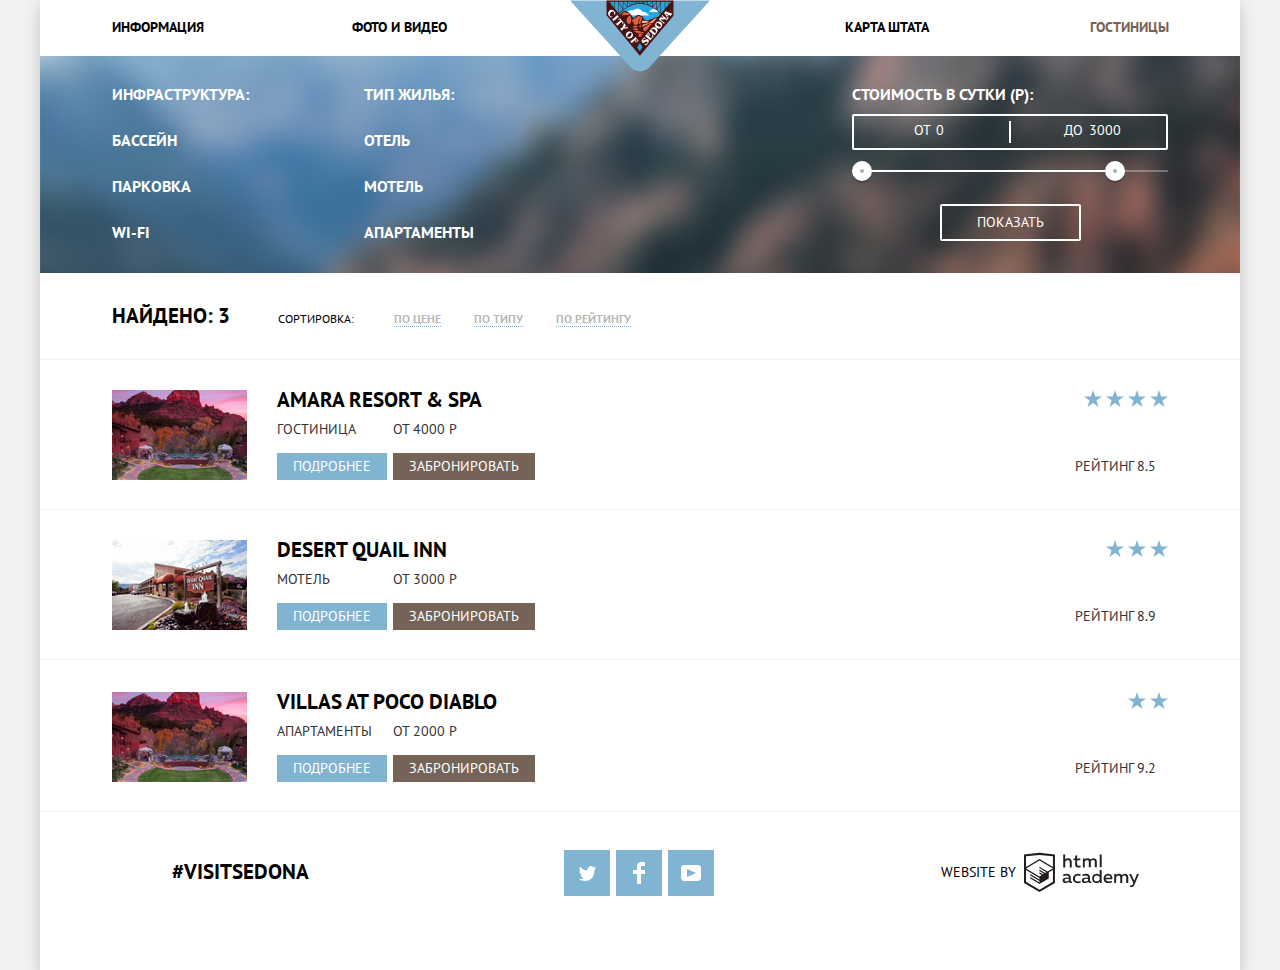
==== commit 131ae9af: "Исправления по дз" ====
--- a/catalog.html
+++ b/catalog.html
@@ -29,8 +29,8 @@
 						<ul class="site-navigation">
 							<li class="site-navigation-left"><a href="info.html">Информация</a></li>
 							<li class="site-navigation-left"><a href="foto.html">Фото и видео</a></li>
-							<li class="site-navigation-right right"><a href="map.html">Карта штата</a></li>
-							<li class="current-page">Гостиницы</li> 
+							<li class="site-navigation-right "><a href="map.html">Карта штата</a></li>
+							<li class="site-navigation-right current-page-right">Гостиницы</li> 
 						</ul>
 					</div>
 				</nav>
@@ -103,17 +103,17 @@
 						<ul class="sort-list">
 							<li>
 								<a class="button-sort" href="#">
-									<h3>по цене</h3>
+									по цене
 								</a>
 							</li>
 							<li>
 								<a class="button-sort" href="#">
-									<h3>по типу</h3>
+									по типу
 								</a>
 							</li>
 							<li>
 								<a class="button-sort" href="#">
-									<h3>по рейтингу</h3>
+									по рейтингу
 								</a>
 							</li>
 						</ul>
@@ -192,9 +192,9 @@
 			   </section>
 			</main>
 			  
-			   <footer class="main-footer main-footer-catalog">
+			   <footer class="main-footer-catalog">
 				<div class="main-footer-container"> 
-					<a class="footer-vizitsedona" href="map.html">#vizitsedona</a>
+					<a class="footer-vizitsedona" href="map.html">#visitsedona</a>
 						<ul class="footer-social">
 						  <li><a class="social-button" href="#"><span class="visually-hidden">Твитер</span>
 									<svg xmlns="http://www.w3.org/2000/svg" xmlns:xlink="http://www.w3.org/1999/xlink" width="17" height="15" viewBox="0 0 17 15"><path fill="#FFF" d="M10.95.144c1.685-.496 2.984.27 3.577 1.179.673-.231 1.331-.481 2.011-.708a2.345 2.345 0 0 1-.857 1.768c.685.17 1.304-.491 1.304-.491-.169 1-1.006 1.788-1.563 2.024-.231 6.75-3.175 11.217-10.077 11.082h-.446c-.41 0-4.164-.46-4.898-1.887 2.271.196 3.893-.422 4.693-1.177-.96-.3-2.679-.477-2.979-2.95.349.106.564.228 1.19.119C1.705 8.247.374 7.53.448 5.33c.285.328 1.067.536 1.34.472C1.085 5.561-.182 2.442.894.85c1.818 1.854 3.735 3.606 7.152 3.773C8.254 2.33 9.183.793 10.95.144z"/></svg>
--- a/css/style.css
+++ b/css/style.css
@@ -71,7 +71,8 @@
 .site-navigation a:active { /*Состояние нажатия на ссылку */
   color: rgba(0, 0, 0, 0.3);
 }
-.site-navigation .current-page { /*Состояние активный, находимся на странице */
+.site-navigation,
+ .current-page-right { /*Состояние активный, находимся на странице */
   color: #766357;
 }
 
@@ -120,7 +121,7 @@
 
 .features-list h3 {
 	margin: 0;
-	margin-top: 48px;
+	margin-top: 47px;
   margin-bottom: 22px;
 	
   font-size: 21px;
@@ -279,9 +280,9 @@
 }
 .book-a-hotel p {
 	margin:0;
-	margin-bottom: 46px;
-	margin-left: 67px;
-  margin-right: 67px;
+	margin-bottom: 47px;
+	margin-left: 60px;
+  margin-right: 60px;
   font-size: 14px;
   line-height: 24px;
   font-weight: normal;
@@ -308,6 +309,7 @@
 .button-hotel-search:active {
   background-color: #503e33;
   color: rgba(255, 255, 255, 0.3);
+  outline: none;
 }
 .button-search {
   background-color: #81b3d2;
@@ -356,6 +358,7 @@
 
  /*Страница каталога*/ 
 .filters {
+
 	margin: 0;
 	padding: 0;
   background-image: url("../img/panorama-filter for catalog.jpg");/*Добавляем фоновую картинку на форму для поиска отеля*/ 
@@ -363,6 +366,7 @@
   background-repeat: no-repeat;
   background-size: cover;
   
+  
 } 
 .filter fieldset {/*Убираем границы легенды*/ 
   border: none;
@@ -404,21 +408,28 @@
 .sort-list {
   list-style: none;
 }
-.sort-list a {  /*Сортировка покой*/
+.sort-list a{  /*Сортировка покой*/
   font-size: 12px;
   line-height: 18px;
-  font-weight: normal;
+  font-weight: bold;
   color: rgba(0, 0, 0, 0.3); 
-}
+  text-align: left;
+ 
+  border-bottom: 1px dotted #81b3d2;
+}
+
+
 .sort-list a:visited {/*Сортировка текущая*/
   color: #81b3d2;
-}	
+   border-bottom: none;
+}
 .sort-list a:hover,  /*Сортировка наведение и фокус*/
 .sort-list a:focus {
   color: #81b3d2;
 }
 .sort-list a:active {   /*Сортировка нажатие*/
   color: #000000;
+  border-bottom: none;
 }
 .catalog-foto img {
   display: block;
@@ -426,7 +437,7 @@
 
 .button-hotel h3 {/*Стили для ссылки по названию отеля*/ 
   font-size: 21px;
-  line-height: 26px;
+  line-height: 0px;
   font-weight: bold;
   color: #000000;	
 }
--- a/css/web-page-grid.css
+++ b/css/web-page-grid.css
@@ -24,7 +24,7 @@
 	width: 1200px;
 	margin: 0;
 	padding: 0;
-	padding: 15px 0 16px ;
+	padding: 14px 0 16px ;
 	
 	display: flex;
 	flex-wrap: wrap;
@@ -33,7 +33,7 @@
 }
 .site-navigation li {
 	display: block;
-	width: 239px;
+	width: 240px;
 	margin: 0;
 	padding:0;
 	vertical-align: middle;
@@ -47,7 +47,7 @@
  .site-navigation-right  {
 	text-align: right;
 }
-.site-navigation a  {
+.site-navigation a {
 	box-sizing: border-box;
 	display: inline-block;
 	width: 100%;
@@ -56,8 +56,15 @@
 .site-navigation-left a  {
 	padding-left: 72px;
 }
- .site-navigation-right a  {
-	padding-right: 72px;
+ .site-navigation-right a {
+	padding-right: 71px;
+}
+ li.current-page-right {
+	box-sizing: border-box;
+	
+	padding-right: 71px;
+	word-wrap: break-word; 
+	
 }
 
 
@@ -160,9 +167,14 @@
   margin-right: 120px;
 }
 .feature-list-extra p { 
+   margin-left: 60px;
+   margin-right: 60px;
+ }
+p.exept { 
    margin-left: 75px;
    margin-right: 75px;
  }
+
 .features-item {
 	list-style: none;
 	display: flex;
@@ -171,12 +183,13 @@
 	margin: 0;
 	padding:0;
 	
-	margin-top: 130px;
+	margin-top: 131px;
 	
 }
 .features-item li:nth-child(1) {
 	width: 255px;
 	margin-left: 73px;
+	margin-right:8px;
 }
 .features-item li:nth-child(2) {
 	width: 285px;
@@ -195,7 +208,7 @@
 }
 .button-hotel-search {
   display: inline-block;
-  padding: 30px 138px;
+  padding: 30px 139px;
   cursor: pointer;
 
 }
@@ -254,7 +267,7 @@
 }
 
 .hotel-search-container input[type="text"]{
-  width: 312px;
+  width: 346px;
   box-sizing: border-box;
   
   padding-top: 8px;
@@ -283,13 +296,13 @@
 	text-align: center;
 }
 .button-calendar {
-  min-width: 34px;
+  min-width: 35px;
   text-align: center;
   background-color: transparent;
  border: none;
  position: absolute;
- top: 5px;
- right: 0px;
+ top: 7px;
+ right: 1px;
  cursor: pointer;
  
 }
@@ -313,7 +326,7 @@
 
 .button-less-people,
 .button-more-people {
-	min-width: 38px;
+	min-width: 37px;
 	position: relative;
 	border: none;
 	background-color: #f2f2f2;
@@ -328,8 +341,8 @@
   content: "";
 
   position: absolute;
-  top: 18px;
-  left: 12px;
+  top: 19px;
+  left: 13px;
 
   width: 12px;
   height: 3px;
@@ -382,23 +395,28 @@
 	z-index: 2;
 }
 .main-footer-catalog {
-	
+width: 1200px;
+	min-height: 120px;
+	margin: 0;
+	padding: 0;
 	background-color: #ffffff;
-	top: 100%;
+	
+	
 }
 .main-footer-container{
 	margin:0;
 	padding:0;
-	display: flex;
-	
-	margin: 36px 101px 40px 132px;
+	box-sizing: box;
+	display: flex;
+	
+	margin: 38px 101px 41px 132px;
 	
 }
 .footer-vizitsedona  {
 	display: block;
 	width: 140px;
 	margin:0;
-   padding-top: 11px;
+   padding-top: 9px;
 
 	font-size: 21px;
   line-height: 26px;
@@ -408,16 +426,24 @@
 	word-wrap: break-word; 
 }
 .footer-social  {
+	
   display: flex;
   flex-wrap: wrap;
   justify-content: space-between;
   width: 150px;
   margin: 0 ;
-  margin-left: 250px;
+  margin-left: 252px;
   margin-right: auto;
   padding: 0;
   
   list-style: none;
+}
+.footer-social li{
+	display: block;
+	
+	margin: 0;
+	padding:0;
+	
 }
 .social-button {
 	margin: 0;
@@ -428,7 +454,7 @@
   align-items: center;
   justify-content: center;
   width: 46px;
-  height: 48px;
+  height: 46px;
 
   background-color: #81b3d2;
 }
@@ -445,21 +471,22 @@
 }
 .footer-copyright {
 	display: flex;
-	justify-content: space-between;
+	justify-content: flex-end;
 	width: 200px;
 	margin: 0;
 	padding:0;
 }
 .footer-copyright b {
   margin:0;
-   padding-top: 12px;
+   padding-top: 9px;
   font-size: 14px;
   line-height: 26px;
   font-weight: normal;
   color: #000000;
 }
 .button-logo-academy {
-	padding-top: 4px;
+	padding-top: 2px;
+	margin-left: 8px
 }
 .button-logo-academy:hover path,
 .button-logo-academy:focus path {
@@ -474,8 +501,9 @@
 
 /*Каталог*/
 .filters {
-	margin-bottom: 30px;
-	min-height: 223px;
+	margin: 0;
+	padding:0;	
+	margin-bottom: 19px;
 }
 .filter {
 	min-height: 217px;
@@ -625,9 +653,59 @@
 
   background: #ffffff;
 }
-
-
-
+/*Сортировка*/
+.sort {
+  
+  display: flex;
+  justify-content: flex-start;
+  flex-wrap: wrap;
+  align-items: baseline;
+  padding: 0;
+  margin: 0;
+  margin-bottom: 13px;
+}
+.sort span{
+	display: inline-block;
+	margin:0;
+	margin-left:72px;
+	 font-size: 21px;
+  line-height: 26px;
+  font-weight: bold;
+  color: #000000;
+}
+.sort p{
+	display: inline-block;
+	margin:0;
+	margin-left:48px;
+	font-size: 12px;
+  line-height: 18px;
+  font-weight: normal;
+  color: #000000;
+}
+.sort-list {
+	list-style: none;
+	
+	margin: 0;
+	padding: 0;
+	padding: 14px 0 16px ;
+	
+	display: flex;
+	flex-wrap: wrap;
+	background-color: transparent;
+
+}
+.sort-list li {
+	display: inline- block;
+	
+	margin: 0;
+	padding:0;
+	margin-left: 33px;
+}
+
+
+.sort-list li:first-child {
+	margin-left: 40px;
+}
 /*Карточки гостиниц*/
 
 .catalog-list {
@@ -638,49 +716,64 @@
 .catalog-item {
 	display: flex;
 	border-top: 1px solid #f2f2f2;
+	margin: 0;
+	padding: 0;
+	padding-left: 72px;
+	padding-right: 72px;
+	padding-top:30px;
+	padding-bottom: 29px;
+	
+	
+}
+.catalog-item:last-child {
 	border-bottom: 1px solid #f2f2f2;
-	padding-top: 30px;
-	padding-bottom: 30px;
-	margin: 0 72px;
-	
+	padding-top:32px;
+
 }
 .catalog-foto {
 	order: -1;
-	min-height: 90px;
+	height: 100%;
 }
 .about-hotel {
-	width: 260px;
+	margin: 0;
+	padding:0;
+	
+	width: 270px;
 	margin-left: 30px;
-	
-}
-.about-hotel span {
-	margin-top: 10px;
-	
-}
+	display: flex;
+	flex-wrap: wrap;
+}
+
+a.button-hotel
+{
+	display: inline-block; 
+	margin: 0;
+	padding: 0;
+}
+
 .about-hotel a,
 .button-hotel h3,
 .about-hotel span {
 	display: inline-block; 
 	margin: 0;
 	
-}
-.about-hotel span {
-	margin-top: 5px;
-}
+	
+}
+
 a.button-more,
 a.button-booking {
-	box-sizing: border-box;
-	margin: 0;
-	margin-top: 15px;
-	padding-top: 2px;
-	padding-bottom: 2px;
+	display: inline-block;
+	margin: 0;
+	margin-top: auto;
+	margin-right: 6px;
+	
+	padding-top: 3px;
+	padding-bottom: 3px;
 	text-align: center;
 	vertical-align: middle;
 	
 }
-.button-hotel h3 {
-	margin-top: -5px;
-}
+
 .catalog-category,
 .button-more {
 	width: 110px;
@@ -700,6 +793,11 @@
   text-align: right;
 	
 }
+.catalog-price  {
+	padding-left: 6px;
+	padding-bottom:2px;
+}
+
 .stars-rating img,
 .stars-rating span {
 	display: inline-block;
@@ -707,7 +805,7 @@
 }
 .stars-rating span {
 	margin-top: 42px;
-	margin-right: 10px;
+	margin-right: 12px;
 
 }
 
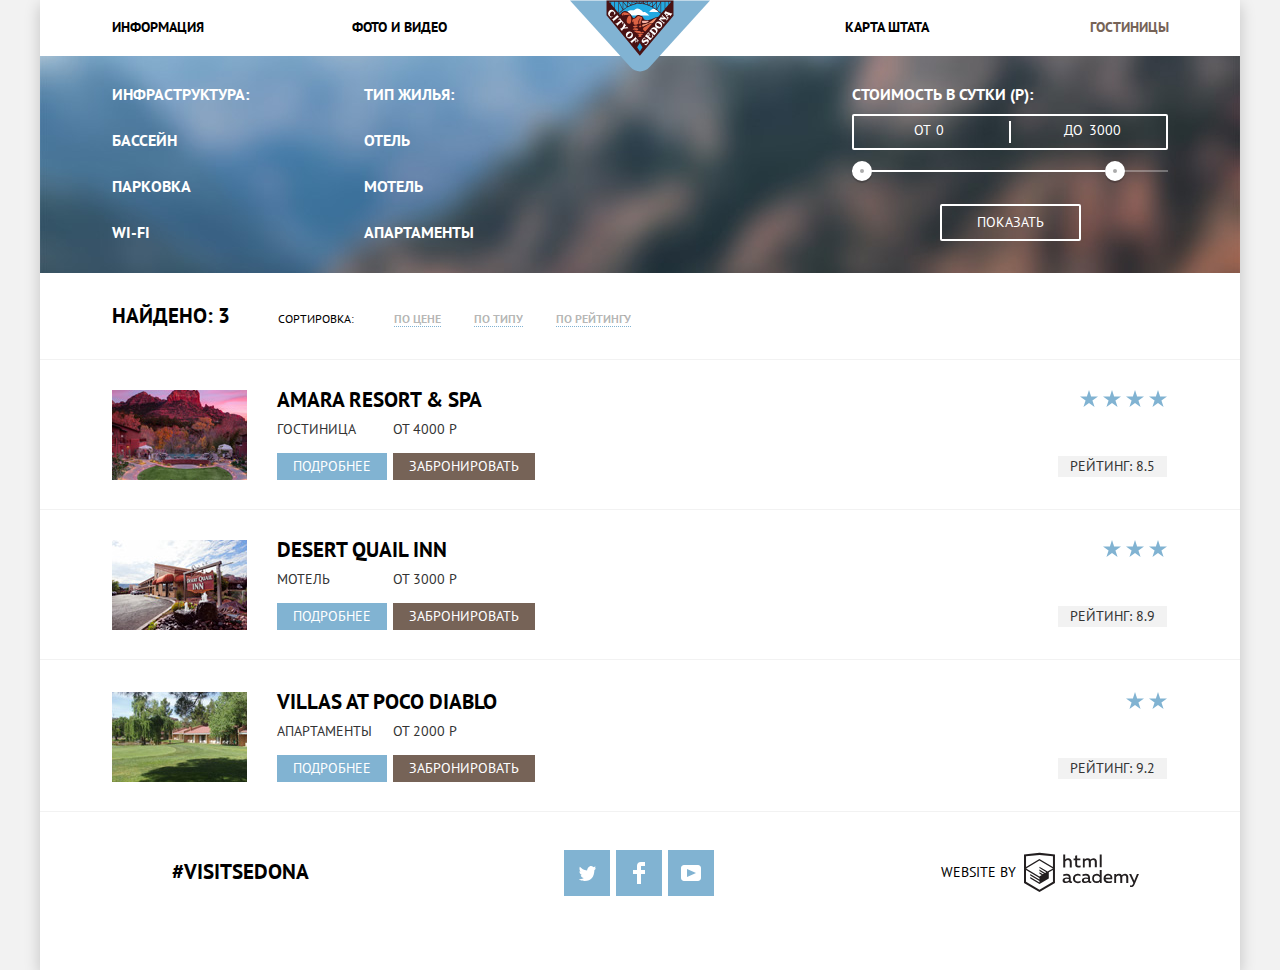
==== commit 9ad8bf03: "исправила в карточках каталога фото отеля и стили рейтинга" ====
--- a/catalog.html
+++ b/catalog.html
@@ -142,7 +142,7 @@
 									<img src="img/star.svg" alt="звезда">
 									<img src="img/star.svg" alt="звезда">
 									<img src="img/star.svg" alt="звезда" >
-									<span class="catalog-rating">Рейтинг 8.5</span>
+									<span class="catalog-rating">Рейтинг: 8.5</span>
 							</div>
 						</li>
 						
@@ -164,7 +164,7 @@
 									<img src="img/star.svg" alt="звезда">
 									<img src="img/star.svg" alt="звезда">
 									<img src="img/star.svg" alt="звезда">
-									<span class="catalog-rating">Рейтинг 8.9</span>
+									<span class="catalog-rating">Рейтинг: 8.9</span>
 							</div>
 						</li>
 				  
@@ -179,13 +179,13 @@
 								<a class="button-booking" href="#">Забронировать</a>
 							</div>
 							<div class="catalog-foto">
-								<img src="img/hotel-1.jpg" width="135" height="90" alt="Amara resort & spa">
+								<img src="img/hotel-3.jpg" width="135" height="90" alt="Villas at poco diablo">
 							</div>
 							<div class="stars-rating">
 								<h4 class="visually-hidden">Две звезды</h4>
 									<img src="img/star.svg" alt="звезда">
 									<img src="img/star.svg" alt="звезда" >
-									<span class="catalog-rating">Рейтинг 9.2</span>
+									<span class="catalog-rating">Рейтинг: 9.2</span>
 							</div>
 						</li>		  
 					</ul>
--- a/css/web-page-grid.css
+++ b/css/web-page-grid.css
@@ -801,12 +801,15 @@
 .stars-rating img,
 .stars-rating span {
 	display: inline-block;
+	margin-right: 1px;
 
 }
 .stars-rating span {
+	display: inline-block;
 	margin-top: 42px;
-	margin-right: 12px;
-
+	
+	padding: 0 12px;
+    background: #f2f2f2;
 }
 
 /*
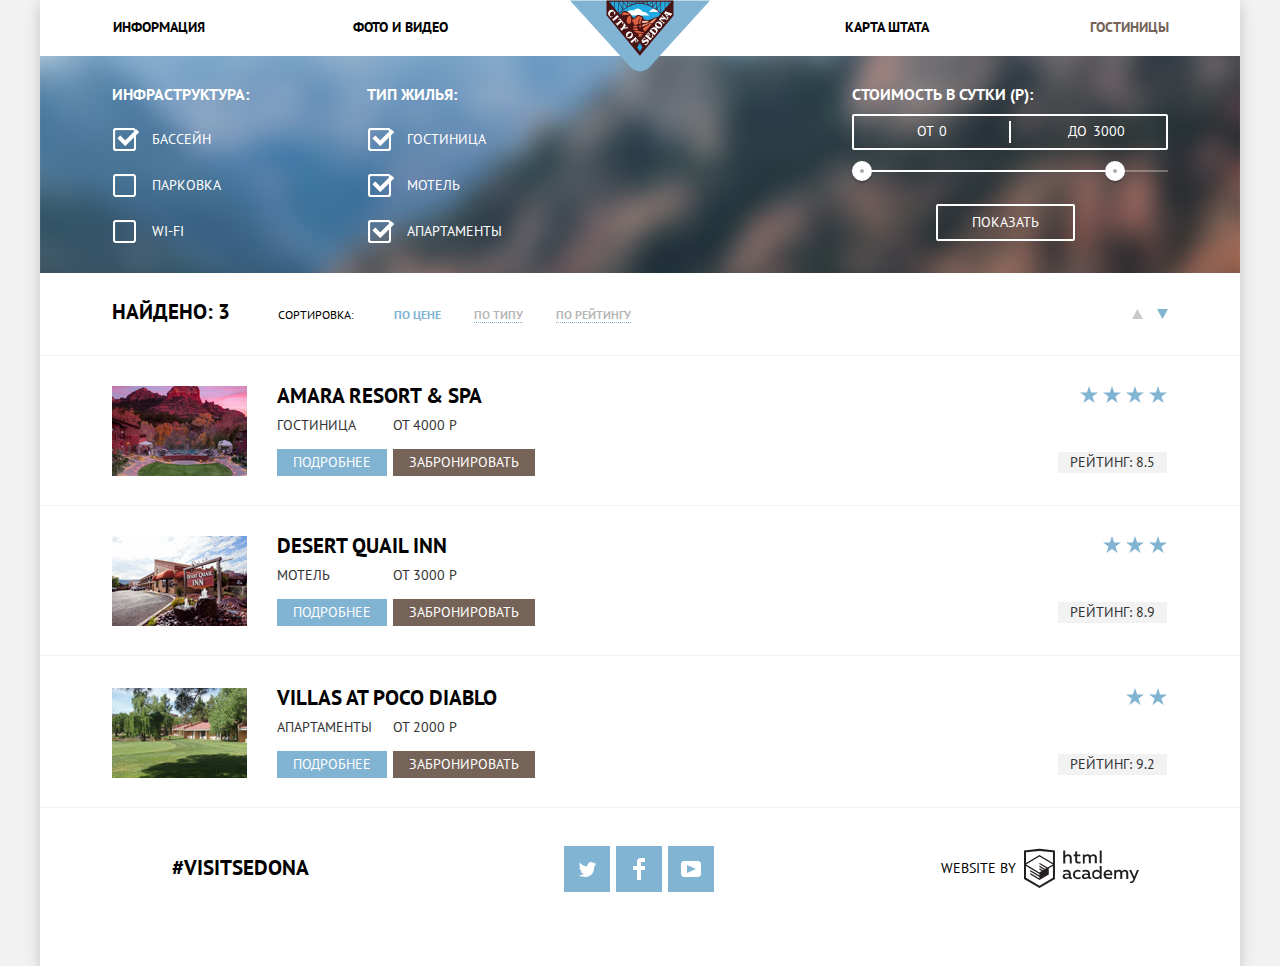
==== commit 5084fff2: "Завершаем верстку личного проекта" ====
--- a/catalog.html
+++ b/catalog.html
@@ -6,7 +6,6 @@
 		<link href="https://fonts.googleapis.com/css?family=PT+Sans:400,700&amp;subset=cyrillic" rel="stylesheet">
 		<link href="css/normalize.css" rel="stylesheet">
 		<link href="css/style.css" rel="stylesheet">
-		<link href="css/web-page-grid.css" rel="stylesheet">		
 	</head>
 	<body>
 		<div class="container">
@@ -30,7 +29,7 @@
 							<li class="site-navigation-left"><a href="info.html">Информация</a></li>
 							<li class="site-navigation-left"><a href="foto.html">Фото и видео</a></li>
 							<li class="site-navigation-right "><a href="map.html">Карта штата</a></li>
-							<li class="site-navigation-right current-page-right">Гостиницы</li> 
+							<li class="site-navigation-right site-navigation-current-page">Гостиницы</li> 
 						</ul>
 					</div>
 				</nav>
@@ -46,15 +45,15 @@
 							<legend>Инфраструктура:</legend>
 							<ul class="filters-option">
 								<li class="filter-option">
-									<input class="visually-hidden filter-input-checkbox" type="checkbox" name="swimming-pool" id="filter-swimming-pool">
+									<input class="visually-hidden filter-input-checkbox" type="checkbox" name="swimming-pool" id="filter-swimming-pool" checked>
 									<label for="filter-swimming-pool">Бассейн</label>
 								</li>
 								<li class="filter-option">
-									<input class="visually-hidden filter-input-checkbox" type="checkbox" name="parking" id="filter-parking">
+									<input class="visually-hidden  filter-input-checkbox" type="checkbox" name="parking" id="filter-parking">
 									<label for="filter-parking">Парковка</label>
 								</li>
 								<li class="filter-option">
-									<input class="visually-hidden filter-input-checkbox" type="checkbox" name="wi-fi" id="filter-wi-fi" checked>
+									<input class="visually-hidden filter-input-checkbox" type="checkbox" name="wi-fi" id="filter-wi-fi" >
 									<label for="filter-wi-fi">Wi-fi</label>
 								</li>
 							</ul>
@@ -65,14 +64,14 @@
 							<ul class="filters-option">
 								<li class="filter-option">
 									<input class="visually-hidden filter-input-checkbox" type="checkbox" name="hotel" id="filter-hotel" checked>
-									<label for="filter-hotel">Отель</label>
-								</li>
-								<li class="filter-option">
-									<input class="visually-hidden filter-input-checkbox" type="checkbox" name="motel" id="filter-motel">
+									<label for="filter-hotel">Гостиница</label>
+								</li>
+								<li class="filter-option">
+									<input class="visually-hidden filter-input-checkbox" type="checkbox" name="motel" id="filter-motel" checked>
 									<label for="filter-motel">Мотель</label>
 								</li>
 								<li class="filter-option">
-									<input class="visually-hidden filter-input-checkbox" type="checkbox" name="apartments" id="filter-apartments">
+									<input class="visually-hidden filter-input-checkbox" type="checkbox" name="apartments" id="filter-apartments" checked>
 									<label for="filter-apartments">Апартаменты</label>
 								</li>
 							</ul>
@@ -101,19 +100,33 @@
 						<span>Найдено: 3</span>
 						<p>Сортировка:</p>
 						<ul class="sort-list">
-							<li>
-								<a class="button-sort" href="#">
+							<li class="button-sort current-button-sort">
+								<a href="#">
 									по цене
 								</a>
 							</li>
-							<li>
-								<a class="button-sort" href="#">
+							<li class="button-sort">
+								<a href="#">
 									по типу
 								</a>
 							</li>
-							<li>
-								<a class="button-sort" href="#">
+							<li class="button-sort">
+								<a href="#">
 									по рейтингу
+								</a>
+							</li>
+						</ul>
+						<ul class="sort-ascending-descending">
+							<li><h3 class="visually-hidden">Сортировать в порядке возрастания</h3>
+								<a class="ascending-descending" href="#">
+									<svg xmlns="http://www.w3.org/2000/svg" width="11" height="10" viewBox="0 0 11 10"><path fill="#cacaca" d="M5.5 0L0 10h11z"/>
+									</svg>
+								</a>
+							</li>
+							<li><h3 class="visually-hidden">Сортировать в порядке убывания</h3>
+								<a class="ascending-descending current-ascending-descending" href="#">
+									<svg xmlns="http://www.w3.org/2000/svg" width="11" height="10" viewBox="0 0 11 10"><path fill="#cacaca" d="M5.5 10L0 0h11"/>
+									</svg>
 								</a>
 							</li>
 						</ul>
@@ -195,7 +208,7 @@
 			   <footer class="main-footer-catalog">
 				<div class="main-footer-container"> 
 					<a class="footer-vizitsedona" href="map.html">#visitsedona</a>
-						<ul class="footer-social">
+					<ul class="footer-social">
 						  <li><a class="social-button" href="#"><span class="visually-hidden">Твитер</span>
 									<svg xmlns="http://www.w3.org/2000/svg" xmlns:xlink="http://www.w3.org/1999/xlink" width="17" height="15" viewBox="0 0 17 15"><path fill="#FFF" d="M10.95.144c1.685-.496 2.984.27 3.577 1.179.673-.231 1.331-.481 2.011-.708a2.345 2.345 0 0 1-.857 1.768c.685.17 1.304-.491 1.304-.491-.169 1-1.006 1.788-1.563 2.024-.231 6.75-3.175 11.217-10.077 11.082h-.446c-.41 0-4.164-.46-4.898-1.887 2.271.196 3.893-.422 4.693-1.177-.96-.3-2.679-.477-2.979-2.95.349.106.564.228 1.19.119C1.705 8.247.374 7.53.448 5.33c.285.328 1.067.536 1.34.472C1.085 5.561-.182 2.442.894.85c1.818 1.854 3.735 3.606 7.152 3.773C8.254 2.33 9.183.793 10.95.144z"/></svg>
 							   </a></li>
@@ -205,13 +218,13 @@
 						  <li><a class="social-button" href="#"><span class="visually-hidden">Ютуб</span>
 									<svg xmlns="http://www.w3.org/2000/svg" xmlns:xlink="http://www.w3.org/1999/xlink" width="20" height="16" viewBox="0 0 20 16"><path fill="#FFF" d="M17 0H3C1.35 0 0 1.35 0 3v10c0 1.65 1.35 3 3 3h14c1.65 0 3-1.35 3-3V3c0-1.65-1.35-3-3-3zM6.027 11.998V4.002L15.014 8l-8.987 3.998z"/></svg>
 								</a></li>
-						</ul>
-					 <p class="footer-copyright">
+					</ul>
+					<p class="footer-copyright">
 						<b>Website by</b> 
 						<a class="button-logo-academy" href="https://htmlacademy.ru">
 							<svg id="Layer_1" data-name="Layer 1" xmlns="http://www.w3.org/2000/svg" width="115" height="41" viewBox="0 0 108.08 36.85"><title>logo-htmlacademy-small1</title><path d="M44.61,26.88a2,2,0,0,0,.55-0.1v1.33a3.25,3.25,0,0,1-1.18.21,1.67,1.67,0,0,1-1.67-1,4.84,4.84,0,0,1-3.14,1.08c-1.51,0-2.91-.83-2.91-2.55,0-2.13,2-2.79,3.71-2.79a11.08,11.08,0,0,1,2.17.25v-0.3c0-1-.76-1.77-2.19-1.77a7.42,7.42,0,0,0-3,.64v-1.7a10.21,10.21,0,0,1,3.19-.55c2.36,0,3.81,1.12,3.81,3.65v3a0.54,0.54,0,0,0,.49.59h0.17Zm-6.44-1.13A1.35,1.35,0,0,0,39.63,27h0.11a3.39,3.39,0,0,0,2.41-1V24.58a9.72,9.72,0,0,0-1.81-.21c-1,0-2.16.33-2.16,1.38h0Zm12.36-6.11a5,5,0,0,1,2.57.64V22a4.08,4.08,0,0,0-2.3-.7,2.75,2.75,0,1,0,0,5.49,5,5,0,0,0,2.43-.64v1.71a6.27,6.27,0,0,1-2.76.57A4.21,4.21,0,0,1,46,24.51q0-.21,0-0.41a4.32,4.32,0,0,1,4.18-4.46h0.38Zm12.17,7.24a2,2,0,0,0,.55-0.1v1.33a3.25,3.25,0,0,1-1.18.21,1.67,1.67,0,0,1-1.67-1,4.84,4.84,0,0,1-3.14,1.08c-1.51,0-2.91-.83-2.91-2.55,0-2.13,2-2.79,3.71-2.79a11.08,11.08,0,0,1,2.17.25v-0.3c0-1-.76-1.77-2.19-1.77a7.42,7.42,0,0,0-3,.64v-1.7a10.21,10.21,0,0,1,3.19-.55c2.36,0,3.81,1.12,3.81,3.65v3a0.54,0.54,0,0,0,.49.59h0.17Zm-6.44-1.13A1.35,1.35,0,0,0,57.73,27h0.11a3.39,3.39,0,0,0,2.41-1V24.58a9.72,9.72,0,0,0-1.81-.21c-1.06,0-2.16.33-2.16,1.38h0ZM73,16V28.2H71.35V26.88a3.88,3.88,0,0,1-3.19,1.54,4.4,4.4,0,0,1,0-8.78,3.81,3.81,0,0,1,3,1.3V16H73Zm-4.53,5.22a2.76,2.76,0,1,0,0,5.52A2.86,2.86,0,0,0,71.15,25V23A2.91,2.91,0,0,0,68.49,21.27ZM79,19.64c3.31,0,4.46,2.68,3.92,5.09H76.7c0.21,1.5,1.67,2.11,3.19,2.11a6.11,6.11,0,0,0,2.64-.59v1.6a7.14,7.14,0,0,1-3,.57C77,28.42,74.78,27,74.78,24a4.18,4.18,0,0,1,4-4.39H79Zm0.09,1.54a2.28,2.28,0,0,0-2.44,2.1v0.06H81.3A2,2,0,0,0,79.13,21.18Zm5.73,7V19.87h1.65v1a3.81,3.81,0,0,1,2.78-1.27A2.86,2.86,0,0,1,91.89,21a4.12,4.12,0,0,1,2.91-1.33A3.06,3.06,0,0,1,98,23V28.2h-1.9V23.05a1.59,1.59,0,0,0-1.42-1.75H94.42a2.8,2.8,0,0,0-2.07,1.12V28.2h-1.9V23.05A1.59,1.59,0,0,0,89,21.31H88.8a3,3,0,0,0-2.21,1.29v5.63H84.86Zm21.31-8.33h1.9l-3.91,9.46c-0.9,2.17-2.09,2.86-3.35,2.86a4.76,4.76,0,0,1-1.1-.14V30.46a2.86,2.86,0,0,0,.85.12c0.9,0,1.58-.64,2.07-1.9l0.17-.42-4-8.4h2l2.86,6.29ZM38.73,1.46V6.22a3.81,3.81,0,0,1,2.7-1.14,3.25,3.25,0,0,1,3.44,3.4v5.15H43V8.72a1.81,1.81,0,0,0-1.61-2h-0.3a2.93,2.93,0,0,0-2.32,1.39v5.52h-1.9V1.46h1.9ZM49.94,2.31v3h3V6.91h-3v3.81c0,1.1.5,1.46,1.58,1.46a4.49,4.49,0,0,0,1.69-.33v1.6A6.8,6.8,0,0,1,51,13.8a2.55,2.55,0,0,1-2.86-2.74V6.89H46.58V5.26h1.5V2.74Zm5.4,11.31V5.28H57v1A3.81,3.81,0,0,1,59.77,5a2.86,2.86,0,0,1,2.6,1.33A4.12,4.12,0,0,1,65.28,5,3.06,3.06,0,0,1,68.44,8.4v5.21h-1.9V8.46a1.59,1.59,0,0,0-1.42-1.75H64.89a2.8,2.8,0,0,0-2.07,1.12v5.78h-1.9V8.46A1.59,1.59,0,0,0,59.5,6.71H59.27A3,3,0,0,0,57.06,8v5.63H55.34ZM71.17,1.45H73V13.6H71.17V1.45ZM14.71,0H14.55L0,1.54V28.21l14.55,8.66,14.55-8.66V1.54Zm12.5,27.1L14.55,34.64,1.9,27.12V16.18l12.59,7.5V25L5.86,19.9v1.31l8.68,5.21v1.39L5.87,22.65V24l8.68,5.21,8.75-5.24V18.31L27.2,16V27.12Zm0-12.53-3.48,2-1.6,1L14.51,13v1.31L21,18.23H21l-0.14.09-1,.54-5.37-3.2V17l4.24,2.52-1,.67-3.2-1.9v1.31l2.1,1.24L14.5,22.1,2,14.65,14.51,7.11Zm0-1.32L14.49,5.76,1.91,13.25v-10L14.56,1.92,27.21,3.25v10h0Z" transform="translate(0 -0.02)" fill="#231f20"/></svg>
-							</a>
-					 </p>
+						</a>
+					</p>
 				</div>
 			</footer> 
 		</div>
--- a/css/style.css
+++ b/css/style.css
@@ -45,8 +45,10 @@
   position: relative;
 }
 
- /*Раздел Навигация */
- 
+ /*Раздел header Навигация */
+ .main-header {
+  position: relative;
+}
 .main-navigation { /*Задаем стили навигации. Размер, цвет и толщину шрифта, высоту строки, фон. */
   font-size: 14px;
   line-height: 26px;
@@ -55,31 +57,78 @@
 
   background-color: #ffffff;
 }
-
+.main-header-logo {
+  position: absolute;
+  width: 140px;
+  height:71px;
+  
+  left: 50%;
+  top: 0;
+  transform:translateX(-50%);
+  z-index: 3;
+}
+ .main-navigation-wrapper {
+  width: 100%;
+  min-height: 56px;
+  background-color: #ffffff;
+}
 .site-navigation { /*Отмненяем маркеры ненумерованного списка */
   list-style: none;
-}
-
+  
+  width: 1200px;
+  margin: 0;
+  padding: 0;
+  padding: 14px 72px 16px 73px;
+	
+  display: flex;
+  flex-wrap: wrap;
+  background-color: transparent;
+}
+.site-navigation li {
+	display: block;
+	width: 240px;
+	margin: 0;
+	padding:0;
+	vertical-align: middle;
+}
+.site-navigation li:nth-child(3) {
+	margin-left: 96px;/*можно margin-left: auto; но тогда при переполнении ссылка прячется под логотип*/
+}
+.site-navigation-left  {
+	text-align: left;
+}
+.site-navigation-right  {
+	text-align: right;
+}
 .site-navigation a { /*Заменяем цвет текста у ссылок на черный как в макете */
+  box-sizing: border-box;
+  display: inline-block;
+  width: 100%;
+  word-wrap: break-word; 
+  
   color: #000000;
 }
 .site-navigation a:hover,  /*Состояние фокуса на ссылке */
 .site-navigation a:focus { /*Состояние наведения на ссылку */
   color: #81b3d2;
 }
-
 .site-navigation a:active { /*Состояние нажатия на ссылку */
   color: rgba(0, 0, 0, 0.3);
 }
-.site-navigation,
- .current-page-right { /*Состояние активный, находимся на странице */
+.site-navigation-current-page { /*Состояние активный, находимся на странице */
   color: #766357;
 }
 
-
+/*MAIN*/
+.main-container {
+	display: flex;
+	flex-direction: column;
+	justify-content: flex-start;
+}
 
 /* Раздел Панорамный вид с приглашением в Седону */
 .welcome-panorama {
+  position: relative;
   margin:0;
   padding:0;
   background-image: url("../img/panorama for index.jpg");/*Вставляем центральную панораму с фигурной рамкой внизу*/ 
@@ -90,7 +139,25 @@
   min-height: 507px;
   text-align: center;
 }
+.welcome-panorama img {
+  padding-top: 76px;
+}
+.welcome-panorama::after {
+  content:"";
+  background-image: url("../img/polygon.svg");
+  background-repeat: no-repeat;
+  position: absolute;
+  width: 1200px;
+  height: 59px;
+  bottom: 0;
+  left: 0;
+  margin-bottom: -2px;
+}
 .invite {
+  width: 510px;
+  margin: 0 auto ;
+  padding: 0;
+  margin-bottom: 37px;
   text-align: center;
 }
 .invite h2 {  /*Шрифты для приглашения*/ 
@@ -102,8 +169,6 @@
   line-height: 26px;
   font-weight: bold;
   color: #000000;
-  
-   
 }
 .invite p {
   font-size: 14px;
@@ -115,27 +180,58 @@
 /* Раздел Преимущества*/
 .features-list { /*Отмненяем маркеры ненумерованного списка */
   list-style: none;
+  display: flex;
+  flex-wrap: wrap;
+  
+  margin: 0;
+  padding:0;
   text-align: center;
 }
-/*Зададим выравнивание текста по центру и назначим размер шрифта для  преимуществ.*/
-
+.feature-list {
+  list-style: none;
+  width: 1200px;
+  margin: 0;
+  padding: 0;
+  display: flex;
+}
+.features-list li:nth-child(1) {
+  order: -3;
+}
+.features-list li:nth-child(6) {
+  order: -2;
+}
+.feature-list-content {
+  margin:0;
+  padding:0;
+  width: 400px;
+}
+.feature-list-content:nth-child(1) h3 { 
+  margin-left: 110px;
+  margin-right: 110px;
+ }
+.feature-list-content:nth-child(2) h3 { 
+  margin-left: 124px;
+  margin-right: 125px;
+ }
+ .feature-list-content:nth-child(1) p { 
+   margin-left: 55px;
+   margin-right: 55px;
+ }
+ .feature-list-content:nth-child(2) p { 
+   margin-left: 40px;
+   margin-right: 40px;
+ }
 .features-list h3 {
-	margin: 0;
-	margin-top: 47px;
+  margin: 0;
+  margin-top: 47px;
   margin-bottom: 22px;
 	
   font-size: 21px;
   line-height: 21px;
   font-weight: bold;
   color: #000000;
-  
- 
-}
-
-
+}
 .features-list span {
-
-  
   font-size: 14px;
   line-height: 21px;
   font-weight: normal;
@@ -143,83 +239,111 @@
   position: relative;
 }
 .features-list span::before{
-	content: "";
-
-  position: absolute;
+  content: "";
+
+  position: absolute;
+  width: 10px;
+  height: 2px;
   top: 9px;
   left: -15px;
 
+  background-color: #ffffff;
+}
+.features-list span::after {
+  content: "";
+
+  position: absolute;
   width: 10px;
   height: 2px;
-
-  background-color: #ffffff;
-}
-.features-list span::after {
-	content: "";
-
-  position: absolute;
   top: 9px;
   right: -15px;
-  
-  width: 10px;
-  height: 2px;
 
   background-color: #ffffff;
-
-  
 }
 .features-list p {
-	margin: 0;
-	margin-top: 20px;
-	margin-bottom: 60px;
+  margin: 0;
+  margin-top: 20px;
+  margin-bottom: 60px;
   font-size: 14px;
   line-height: 21px;
   font-weight: normal;
   color: #333333;
 }
 .feature-list-extra {   /*Задаем цвета блоков с преимуществами*/ 
+  width: 400px;
   background-color: #eeeeee;
 }
+.feature-list-extra h3 {
+	
+  margin-left: 120px;
+  margin-right: 120px;
+}
+.feature-list-extra p { 
+   margin-left: 60px;
+   margin-right: 60px;
+ }
+p.exept { 
+   margin-left: 75px;
+   margin-right: 75px;
+ }
 .feature-list-extra span::before,
 .feature-list-extra span::after {
-	background-color: #333333;
-}
- .feature-list-content { 
+  background-color: #333333;
+}
+.feature-list-content { 
   background-color: #81b3d2;
- }
- .feature-list-content h3,
- .feature-list-content span,
- .feature-list-content p { 
+}
+.feature-list-content h3,
+.feature-list-content span,
+.feature-list-content p { 
   color: #ffffff;
  }
 .feature-foto img {
-	display: block;
-	height: 100%;
+  display: block;
+  height: 100%;
 }
  
 /* Раздел Для туристов*/
 
-.features-item { /*Отмненяем маркеры ненумерованного списка */
+.features-item { 
   list-style: none;
-}
-.features-item { /*Зададим выравнивание текста по центру и назначим размер шрифта для  преимуществ.*/
-text-align: center;
-
+  width: 100%;
+  margin: 0;
+  padding:0;
+  display: flex;
+  justify-content: space-between;
+	
+  margin-top: 131px;
+  text-align: center;
+}
+.features-item li:nth-child(1) {
+  width: 255px;
+  margin-left: 73px;
+  margin-right:8px;
+}
+.features-item li:nth-child(2) {
+  width: 285px;
+  margin: 0 auto;
+}
+.features-item li:nth-child(3) {
+  width: 274px;
+  margin-right: 63px;
 }
 .feature-item h4 {
-	margin: 0;
-	margin-top: 30px;
-	margin-bottom: 25px;
- position: relative;
+  position: relative;
+  margin: 0;
+  margin-top: 30px;
+  margin-bottom: 25px;
+  
   font-size: 21px;
   line-height: 21px;
   font-weight: bold;
   color: #000000;
 }
 .feature-item p {
-	margin: 0;
-	
-	margin-bottom: 82px;
+  margin: 0;
+  margin-bottom: 82px;
+  
   font-size: 14px;
   line-height: 21px;
   font-weight: normal;
@@ -228,78 +352,84 @@
 .feature-item .housing::before {/*Вставляем иконки жилья, еды и сувениров*/
   content: "";
   position: absolute;
+  width: 75px;
+  height: 72px;
   background-image: url("../img/housing.png");
   background-position: top;
   background-repeat: no-repeat;
   top: -100px;
   right: 50%;
   transform:translateX(50%);
- 
-  
-  width: 75px;
-  height: 72px;
-  
-}
+  }
 .feature-item .food::before {
   content: "";
   position: absolute;
- background-image: url("../img/food.png");
- background-position: top;
+  width: 74px;
+  height: 70px;
+  background-image: url("../img/food.png");
+  background-position: top;
   background-repeat: no-repeat;
   top: -98px;
   right: 50%;
   transform:translateX(50%);
- 
-  width: 74px;
-  height: 70px;
 }
 .feature-item .souvenirs::before {
   content: "";
   position: absolute;
+  width: 64px;
+  height: 76px;
   background-image: url("../img/souvenirs.png");
   background-position: top;
   background-repeat: no-repeat;
-   top: -104px;
+  top: -104px;
   right: 50%;
   transform:translateX(50%); 
-   width: 64px;
-  height: 76px;
-}
-/*Раздел выбор отеля и форма для поиска гостиницы*/
+}
+/*Всплывающее окно: выбор отеля и форма для поиска гостиницы*/
 .book-a-hotel {
+  position: relative;
+  margin: 0 auto;
+  width: 568px;
+	
+  text-align: center; 
+}
+.button-hotel-search {
+  display: inline-block;
+  padding: 30px 139px;
+  cursor: pointer;
+
+  font-size: 21px;
+  line-height: 26px;
+  font-weight: bold;
   text-align: center;
+  color: #ffffff;
+  vertical-align: middle;
+  text-transform: uppercase;
+
+  background-color: #766357;
+  border: none;
+  outline: none;
 }
 .book-a-hotel h3 {
-	margin:0;
-	margin-top: 50px;
-	margin-bottom: 24px;
+  margin:0;
+  margin-top: 50px;
+  margin-bottom: 24px;
+  
   font-size: 30px;
   line-height: 36px;
   font-weight: bold;
   color: #000000;	
 }
 .book-a-hotel p {
-	margin:0;
-	margin-bottom: 47px;
-	margin-left: 60px;
+  margin:0;
+  margin-bottom: 47px;
+  margin-left: 60px;
   margin-right: 60px;
+  
   font-size: 14px;
   line-height: 24px;
   font-weight: normal;
   color: #333333;	
-}
-.button-hotel-search {
-  font-size: 21px;
-  line-height: 26px;
-  font-weight: bold;
-
-  text-align: center;
-  color: #ffffff;
-  vertical-align: middle;
-  text-transform: uppercase;
-
-  background-color: #766357;/*Задаем стили для кнопки поиска гостиницы*/ 
-  border: none;
 }
 .button-hotel-search:hover,
 .button-hotel-search:focus {
@@ -311,6 +441,156 @@
   color: rgba(255, 255, 255, 0.3);
   outline: none;
 }
+.modal {
+  position: absolute;
+  margin:0 auto;
+  padding: 0;
+  width: 458px;
+  padding:55px;
+  
+  left: 50%;
+  top: 100%;
+  transform:translateX(-50%);
+  z-index: 2;
+  
+  background-color: #ffffff;
+  box-shadow: 0px 5px 15px 0 rgba(0, 1, 1, 0.2);
+}
+.hotel-search-form {
+  display: flex;
+  flex-wrap: wrap;
+  justify-content: space-between;
+}
+.hotel-search-container,
+.hotel-search-container-people {/*Стили для указания даты заезда и выезда и числа взрослых и детей*/ 
+  margin: 0;
+  padding: 0;
+  width: 100%;
+  margin-bottom: 28px;
+  
+  display: flex;
+  justify-content: space-between;
+  
+  font-size: 14px;
+  font-weight: bold;
+  color: #000000;
+  text-transform: uppercase;
+  background-color: #ffffff;
+}
+.hotel-search-container {
+  width: 458px;
+  position: relative;
+}
+.hotel-search-container label,
+.hotel-search-container-people label{
+  display: inline-block;
+	
+  margin:0;
+  padding:0;
+  padding-top: 8px;
+}
+.hotel-search-container input[type="text"] {
+  width: 346px;
+  box-sizing: border-box;
+  
+  padding-top: 8px;
+  padding-left: 13px;
+  padding-bottom: 7px;
+  padding-right: 34px;
+  margin-left: auto;
+  
+  font: inherit;
+  color: #000000;
+  background-color: #f2f2f2;
+  text-transform: uppercase;
+  border: none; 
+  outline: none;
+}
+.hotel-search-container-people input[type="text"] { 
+  width: 38px;
+  display: inline-block;
+  margin: 0;
+    
+  font: inherit;
+  color: #000000;
+  background-color: #f2f2f2;
+  text-transform: uppercase;
+  text-align: center;
+  border: none; 
+  outline: none;
+}
+.hotel-search-container input:hover,
+.hotel-search-container-people input:hover {
+  background-color: #ebebeb;
+  outline: none;
+}
+.hotel-search-container input:focus,
+.hotel-search-container-people input:focus {
+  background-color: #ffffff;
+  outline: none;
+}
+.button-calendar {
+  min-width: 35px;
+  text-align: center;
+  background-color: transparent;
+  border: none;
+  position: absolute;
+  top: 7px;
+  right: 1px;
+  cursor: pointer;
+  outline: none;
+}
+.button-calendar:hover svg,
+.button-calendar:focus svg {
+  fill: #000000;
+  border: none;
+}
+.button-calendar:active  svg {
+  fill: #81b3d2;
+  border: none;
+}
+.hotel-search-container-people {
+  width: 226px;
+  margin-bottom: 55px;
+}
+.children {
+  width: 179px;
+}
+
+.button-less-people,
+.button-more-people {
+  display: inline-block;
+  vertical-align: bottom;
+  width: 38px;
+  height: 38px;
+  box-sizing: border-box;
+  border: none;
+  background-color: #f2f2f2;
+  cursor: pointer;
+  fill: #cacaca;
+  outline: none;
+  }
+.button-less-people {
+  margin-left: auto;
+}
+.button-less-people:hover,
+.button-more-people:hover,
+.button-less-people:focus,
+.button-more-people:focus {
+  fill: #000000;
+}
+.button-less-people:active, 
+.button-more-people:active {
+  fill: #81b3d2;
+}
+.button-search {
+  width:100%;
+  display: inline-block;
+  margin: 0;
+  padding-top: 15px ;
+  padding-bottom: 17px;
+  cursor: pointer;
+}
 .button-search {
   background-color: #81b3d2;
   border: none;
@@ -318,58 +598,151 @@
 .button-search:hover,
 .button-search:focus {
   background-color: #669ec0;
-
+  outline: none;
 }
 .button-search:active {
   background-color: #5496bd;
   color: rgba(255, 255, 255, 0.3);
-  border: none;
-}
-.hotel-search-container,
-.hotel-search-container-people {/*Стили для указания даты заезда и выезда и числа взрослых и детей*/ 
-  font-size: 14px;
+  outline: none;
+}
+.map {
+  height: 100%;
+}
+/*Подвал*/
+.main-footer {
+  width: 1200px;
+  margin: 0;
+  padding: 0;
+  background-color: rgba(255,255,255,0.7);
+	
+  position: absolute;
+  bottom: 0;
+  z-index: 2;
+}
+.main-footer-catalog {
+  width: 1200px;
+  min-height: 120px;
+  margin: 0;
+  padding: 0;
+  background-color: #ffffff;
+}
+.main-footer-container{
+  margin:0;
+  padding:0;
+  box-sizing: box;
+  display: flex;
+	
+  margin: 38px 101px 41px 132px;
+}
+.footer-vizitsedona  {
+  display: block;
+  width: 140px;
+  margin:0;
+  padding-top: 9px;
+
+  font-size: 21px;
+  line-height: 26px;
   font-weight: bold;
   color: #000000;
-  text-transform: uppercase;
-  background-color: #ffffff;
-}
-.hotel-search-container input,
- .hotel-search-container-people input{
-  font: inherit;
-  text-transform: uppercase;
-  background-color: #f2f2f2;
-  border: none;  
-}
-
-.hotel-search-container input:hover,
-.hotel-search-container-people input:hover {
-  background-color: #ebebeb;
-}
-.hotel-search-container input:focus,
-.hotel-search-container-people input:focus{
-  background-color: #ffffff;
-  
-}
-
-/*Подвал*/
-
-
-
+	
+  word-wrap: break-word; 
+}
+.footer-social  {
+  list-style: none;
+  display: flex;
+  flex-wrap: wrap;
+  justify-content: space-between;
+  width: 150px;
+  margin: 0 ;
+  margin-left: 252px;
+  margin-right: auto;
+  padding: 0;
+}
+.footer-social li{
+	display: block;
+	margin: 0;
+	padding:0;
+}
+.social-button {
+  margin: 0;
+  padding: 0;
+	
+  display: flex;
+  align-items: center;
+  justify-content: center;
+  width: 46px;
+  height: 46px;
+
+  background-color: #81b3d2;
+}
+.social-button:hover,
+.social-button:focus {
+  background-color: #669ec0;
+}
+.social-button:active {
+  background-color: #5496bd;
+}
+.social-button:active path {
+  fill: rgba(255,255,255,0.3);
+}
+.footer-copyright {
+  display: flex;
+  justify-content: flex-end;
+  width: 200px;
+  margin: 0;
+  padding:0;
+}
+.footer-copyright b {
+  margin:0;
+  padding-top: 9px;
+  font-size: 14px;
+  line-height: 26px;
+  font-weight: normal;
+  color: #000000;
+}
+.button-logo-academy {
+	padding-top: 2px;
+	margin-left: 8px
+}
+.button-logo-academy:hover path,
+.button-logo-academy:focus path {
+  fill: #81b3d2;
+}
+.button-logo-academy:active path {
+  fill: #bdbbbc;
+}
 
  /*Страница каталога*/ 
 .filters {
-
-	margin: 0;
-	padding: 0;
+  margin: 0;
+  padding: 0;
+  margin-bottom: 15px;
   background-image: url("../img/panorama-filter for catalog.jpg");/*Добавляем фоновую картинку на форму для поиска отеля*/ 
   background-position: center;
   background-repeat: no-repeat;
   background-size: cover;
-  
-  
 } 
+.filter {
+  min-height: 217px;
+  display: flex;
+		
+}
 .filter fieldset {/*Убираем границы легенды*/ 
   border: none;
+}
+.filters-feeld {
+  list-style: none;
+  width:140px;
+  margin: 0;
+  padding:0;
+  margin-top: 28px;
+}
+.filters-feeld:nth-child(1) {
+  margin-left: 72px;
+}
+.filters-feeld:nth-child(2) {
+  margin-left: 115px;
+  margin-right:auto;
 }
 .filters-feeld, 
 .filter-range-title {
@@ -380,33 +753,223 @@
 }
 .filter ul {
   list-style: none;
-}
-	
+  margin: 0;
+  padding: 0;
+}
+.filter-option {
+  list-style: none;
+  margin: 0;
+  padding: 0;
+  margin-bottom: 25px;
+  padding-left: 40px;
+
+  font-size: 14px;
+  line-height: 21px;
+  font-weight: normal;
+  color: #ffffff;
+}
+.filters-cost {
+ width: 316px;
+ margin-right: 72px;
+ margin-left: auto;	
+}
+
+.filters-feeld legend {
+	margin-bottom: 24px;
+}
+
+.filter-option label {
+  position: relative;
+
+  display: block;
+
+  cursor: pointer;
+  user-select: none;
+}
+.filter-input-checkbox + label::before {
+  content: "";
+  position: absolute;
+  left: -39px;
+  top: -1px;
+  background-image: url("../img/checkbox-off-2.png");
+  background-repeat: no-repeat;
+  width: 23px;
+  height: 23px;
+}
+.filter-input-checkbox:checked + label::after {
+  content: "";
+  position: absolute;
+  left: -39px;
+  top: -1px;
+  background-image: url("../img/checkbox-on.png");
+  background-repeat: no-repeat;
+  width: 27px;
+  height: 23px;;
+}
+.filter-range-title {
+  margin-top: 28px;
+  margin-bottom: 9px;
+}
 .price-controls {
+  position: relative;
+  height: 32px;
+  margin-bottom: 20px;
+  
+  font-size: 0;
+
+  border: 2px solid #ffffff;
+  border-radius: 2px;
+
   font-size: 14px;
   line-height: 21px;
   font-weight: normal;
   color: #ffffff;
-}
-
+}.price-controls::after {
+  content: "";
+  position: absolute;
+  top: 50%;
+  left: 50%;
+
+  width: 2px;
+  height: 22px;
+
+  background: #ffffff;
+  transform: translate(-50%, -50%);
+}
+.price-controls label {
+  display: inline-block;
+  width: 90px;
+  margin:0;
+  padding:0;
+  font-size: 14px;
+  line-height: 21px;
+  padding-top: 4px;
+  padding-left: 63px;
+  cursor: pointer;
+}
+
+.price-controls .max-price {
+  
+  padding-left: 57px;
+}
+.price-controls input {
+  width: 50px;
+  margin: 0;
+
+  color: inherit;
+  font: inherit;
+
+  background: none;
+  border: none;
+}
+.range-controls {
+  position: relative;
+
+  margin-bottom: 32px;
+}
+.range-controls .scale {
+  height: 2px;
+
+  background: rgba(255, 255, 255, 0.3);
+}
+.range-controls .bar {
+  width: 80%;
+  height: 2px;
+
+  background: #ffffff;
+}
+.range-toggle {
+  position: absolute;
+  top: -9px;
+  
+  width: 4px;
+  height: 4px;
+
+  background: #ababab;
+  border: 8px solid #ffffff;
+  border-radius: 50%;
+  box-shadow: 0 2px 1px 0 rgba(0, 1, 1, 0.2);
+  cursor: pointer;
+}
+.range-toggle:hover {
+  background: #1c4f80;
+  transform: scaleX(1.1) scaleY(1.1);
+}
+.range-toggle-min {
+  left: 0;
+}
+.range-toggle-max {
+  left: 80%;
+}
 .btn-transparent {/*Стили для кнопки "показать"*/
+  display: block;
+  margin: 0;
+  margin-left: 84px;
+  padding: 6px 34px;
+
   font-size: 14px;
   line-height: 21px;
   font-weight: normal;
   color: #ffffff;
-  background-color : transparent;
+  text-transform: uppercase;
+
+  background: transparent;
   border: 2px solid #ffffff;
-}
-button.filter-button-show:hover,
-button.filter-button-show:focus {
-  font-size: 14px;
-  line-height: 21px;
-  font-weight: normal;
-  color: #000000;
-  background-color : #ffffff;
- }
+  border-radius: 2px;
+  cursor: pointer;
+}
+.btn-transparent:hover {
+  color: #000000;
+  background: #ffffff;
+  outline: none;
+}
+/*Сортировка*/
+.sort {
+  display: flex;
+  justify-content: space-between;
+  flex-wrap: wrap;
+  align-items: baseline;
+  padding: 0 72px;
+  margin: 0;
+  margin-bottom: 13px;
+}
+.sort span{
+  display: inline-block;
+  margin:0;
+  font-size: 21px;
+  line-height: 26px;
+  font-weight: bold;
+  color: #000000;
+}
+.sort p{
+  display: inline-block;
+  margin:0;
+  margin-left:48px;
+  font-size: 12px;
+  line-height: 18px;
+  font-weight: normal;
+  color: #000000;
+}
 .sort-list {
   list-style: none;
+ 	
+  margin: 0;
+  padding: 0;
+  padding: 14px 0 16px ;
+  
+  display: flex;
+  flex-wrap: wrap;
+  background-color: transparent;
+}
+.sort-list li {
+  display: inline- block;
+  
+  margin: 0;
+  padding:0;
+  margin-left: 33px;
+}
+.sort-list li:first-child {
+  margin-left: 40px;
 }
 .sort-list a{  /*Сортировка покой*/
   font-size: 12px;
@@ -417,11 +980,9 @@
  
   border-bottom: 1px dotted #81b3d2;
 }
-
-
-.sort-list a:visited {/*Сортировка текущая*/
+.current-button-sort a {
   color: #81b3d2;
-   border-bottom: none;
+  border-bottom: none;
 }
 .sort-list a:hover,  /*Сортировка наведение и фокус*/
 .sort-list a:focus {
@@ -431,16 +992,80 @@
   color: #000000;
   border-bottom: none;
 }
+.sort-ascending-descending {
+  list-style: none;
+  margin:0;
+  padding: 0;
+  margin-left: auto;
+}
+.sort-ascending-descending li {
+  display: inline-block;
+  margin-left: 10px;
+}
+.ascending-descending:hover path,
+.ascending-descending:focus path {
+  fill: #000000;
+}
+.ascending-descending:active path {
+  fill: #81b3d2;
+}
+.current-ascending-descending path{
+  fill: #81b3d2;
+}
+
+/*Карточки гостиниц*/
+.catalog-list {
+  margin: 0;
+  padding: 0;
+}
+.catalog-item {
+  display: flex;
+  border-top: 1px solid #f2f2f2;
+  margin: 0;
+  padding: 0;
+  padding-left: 72px;
+  padding-right: 72px;
+  padding-top:30px;
+  padding-bottom: 29px;
+}
+.catalog-item:last-child {
+  border-bottom: 1px solid #f2f2f2;
+  padding-top:32px;
+}
+.catalog-foto {
+	order: -1;
+	height: 100%;
+}
 .catalog-foto img {
   display: block;
 }
-
+.about-hotel {
+  margin: 0;
+  padding:0;
+ 
+  width: 270px;
+  margin-left: 30px;
+  display: flex;
+  flex-wrap: wrap;
+}
 .button-hotel h3 {/*Стили для ссылки по названию отеля*/ 
   font-size: 21px;
   line-height: 0px;
   font-weight: bold;
   color: #000000;	
 }
+a.button-hotel
+{
+  display: inline-block; 
+  margin: 0;
+  padding: 0;
+}
+.about-hotel a,
+.button-hotel h3,
+.about-hotel span {
+  display: inline-block; 
+  margin: 0;
+}
 .button-hotel h3:hover,
 .button-hotel h3:focus {
  color: #81b3d2; 
@@ -451,18 +1076,62 @@
 .catalog-list { /*Отмненяем маркеры ненумерованного списка */
   list-style: none;
 }
+a.button-more,
+a.button-booking {
+  display: inline-block;
+  margin: 0;
+  margin-top: auto;
+  margin-right: 6px;
+	
+  padding-top: 3px;
+  padding-bottom: 3px;
+  text-align: center;
+  vertical-align: middle;
+}
 .catalog-item span{/*Параметры текста на карточке отеля*/ 
   font-size: 14px;
   line-height: 21px;
   font-weight: normal;
   color: #333333;	
+}.catalog-category,
+.button-more {
+  width: 110px;
+  margin-left: 0;
+  margin-right: auto;
+}
+.catalog-price,
+.button-booking {
+  width: 142px;
+  margin-left: 0;
+  margin-right: auto;
+}
+.stars-rating {
+  width: 110px;
+  margin-left: auto;
+ 
+  text-align: right;
+}
+.catalog-price  {
+  padding-left: 6px;
+  padding-bottom:2px;
+}
+.stars-rating img,
+.stars-rating span {
+  display: inline-block;
+  margin-right: 1px;
+}
+.stars-rating span {
+  display: inline-block;
+  margin-top: 42px;
+  padding: 0 12px;
+  background: #f2f2f2;
 }
 .rating {
   font-size: 14px;
   line-height: 21px;
   font-weight: normal;
   color: ##666666;
-background-color: #f2f2f2;  
+  background-color: #f2f2f2;  
 }
 a.button-more,/*Стили для кнопок "подробнее" и "забронировать" на карточке отеля*/ 
 a.button-booking {
@@ -493,7 +1162,11 @@
   background-color: #503e33;
   color: rgba(255, 255, 255, 0.3); 
 }
-
-
-
-
+/*
+ background: rgba(234, 255, 45, 0.2);
+  box-shadow: inset 0 0 0 2px rgb(234, 255, 45);
+
+*/
+
+
+
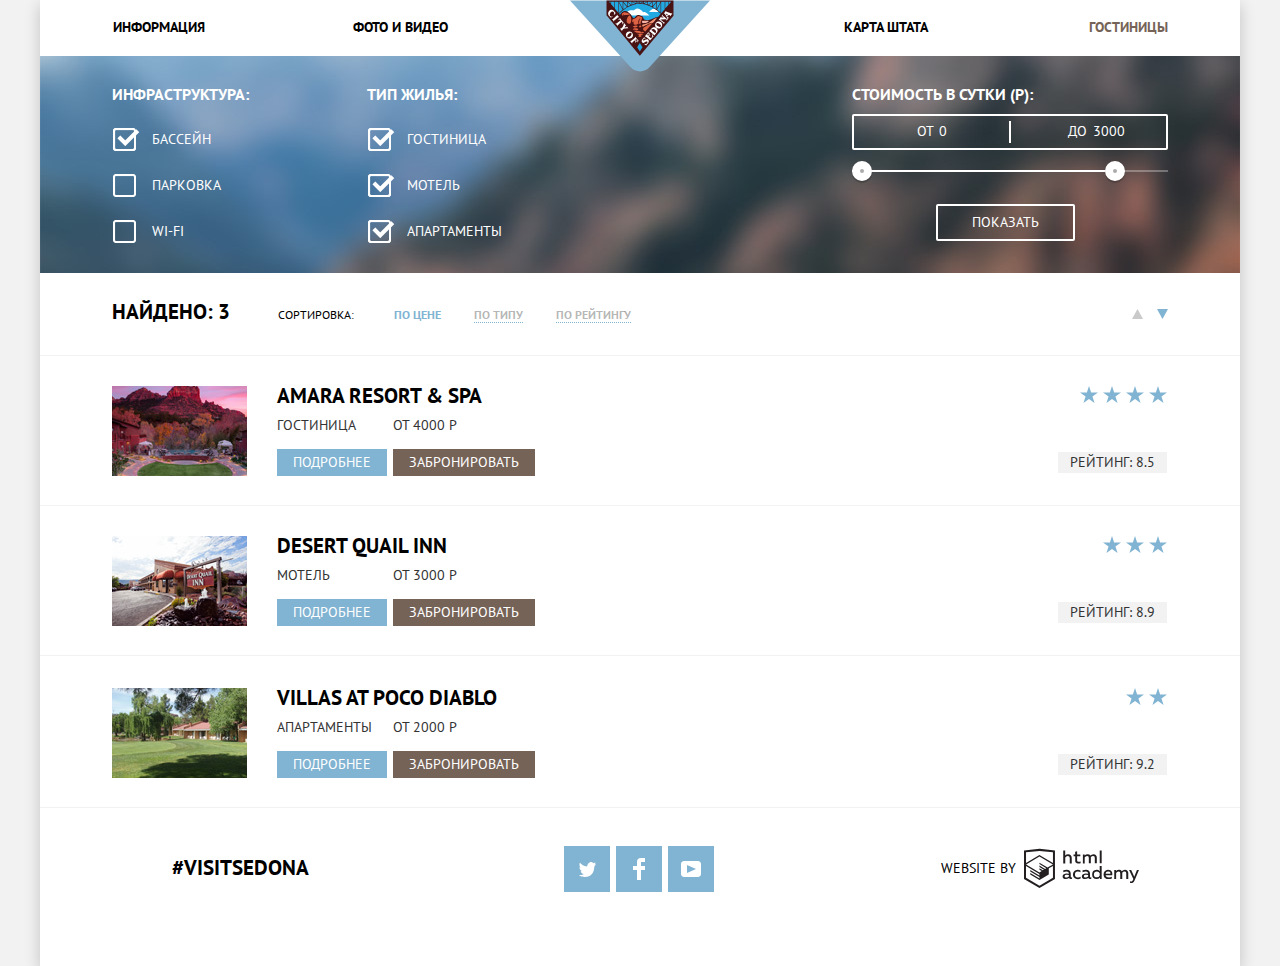
==== commit 7dc7c071: "Исправление ошибок в завершении верстки личного проекта" ====
--- a/catalog.html
+++ b/catalog.html
@@ -12,7 +12,7 @@
 			<header class="main-header">
 				<nav class="main-navigation">
 					<a class="main-header-logo" href="index.html">
-						<svg xmlns="http://www.w3.org/2000/svg"  width="140" height="72" viewBox="0 0 138 70" >
+						<svg xmlns="http://www.w3.org/2000/svg"  width="140" height="72" viewBox="0 0 138 70">
 							<path fill="#81b3d3" d="M138 0H0l59.51 65.68c5.22 5.761 13.76 5.761 18.98 0z"/>
 							<path fill="#23a9e1" d="M36.687.457l32.148 37.879 32.02-37.65z"/>
 							<path fill="#fff" d="M61.1 14.719h17.32c-1.29-.8-4.355-4.582-6.043-3.176-.137.115-4.871-5.744-7.982-2.921-2.713 2.466-3.973-.323-7.048 1.63-3.505 2.318 2.026 3.684 3.753 4.467m26.73-3.478l-9.86.054c3.896-4.5 5.647-4.018 9.86-.054"/>
@@ -36,7 +36,7 @@
 			</header>
 
 			<main class="main-container">
-			  <section class="filters">
+				<section class="filters">
 					<h2 class="visually-hidden">Фильтр отелей</h2>
 						<!-- Здесь форма -->
 					<form class="filter" method="get" action="https://echo.htmlacademy.ru">
@@ -78,62 +78,59 @@
 						</fieldset>	
 					
 						<div class="filters-cost">
-						   <div class="filter-range-title">Стоимость в сутки (р):</div>
-							  <div class="price-controls">
+							<div class="filter-range-title">Стоимость в сутки (р):</div>
+							<div class="price-controls">
 								<label class="min-price">от <input type="text" name="min-price" value="0"></label>
 								<label class="max-price">до <input type="text" name="max-price" value="3000"></label>
-							  </div>
-							  <div class="range-controls">
+							</div>
+							<div class="range-controls">
 								<div class="scale">
-								  <div class="bar"></div>
+									<div class="bar"></div>
 								</div>
 								<div class="range-toggle range-toggle-min"></div>
 								<div class="range-toggle range-toggle-max"></div>
-							  </div>
-							  <button class="btn-transparent" type="submit">Показать</button>
+							</div>
+							<button class="btn-transparent" type="submit">Показать</button>
 						</div>
 					</form>	
-			  </section>
+				</section>
 			  
-			  <section class="sort">
+				<section class="sort">
 					<h2 class="visually-hidden">Найдено и дополнительная сортировка</h2>
-						<span>Найдено: 3</span>
-						<p>Сортировка:</p>
-						<ul class="sort-list">
-							<li class="button-sort current-button-sort">
-								<a href="#">
-									по цене
-								</a>
-							</li>
-							<li class="button-sort">
-								<a href="#">
-									по типу
-								</a>
-							</li>
-							<li class="button-sort">
-								<a href="#">
-									по рейтингу
-								</a>
-							</li>
-						</ul>
-						<ul class="sort-ascending-descending">
-							<li><h3 class="visually-hidden">Сортировать в порядке возрастания</h3>
-								<a class="ascending-descending" href="#">
-									<svg xmlns="http://www.w3.org/2000/svg" width="11" height="10" viewBox="0 0 11 10"><path fill="#cacaca" d="M5.5 0L0 10h11z"/>
-									</svg>
-								</a>
-							</li>
-							<li><h3 class="visually-hidden">Сортировать в порядке убывания</h3>
-								<a class="ascending-descending current-ascending-descending" href="#">
-									<svg xmlns="http://www.w3.org/2000/svg" width="11" height="10" viewBox="0 0 11 10"><path fill="#cacaca" d="M5.5 10L0 0h11"/>
-									</svg>
-								</a>
-							</li>
-						</ul>
+					<span>Найдено: 3</span>
+					<p>Сортировка:</p>
+					<ul class="sort-list">
+						<li class="button-sort current-button-sort">
+							<a href="#">по цене</a>
+						</li>
+						<li class="button-sort">
+							<a href="#">по типу</a>
+						</li>
+						<li class="button-sort">
+							<a href="#">по рейтингу</a>
+						</li>
+					</ul>
+					<ul class="sort-ascending-descending">
+						<li>
+							<h3 class="visually-hidden">Сортировать в порядке возрастания</h3>
+							<a class="ascending-descending" href="#">
+								<svg xmlns="http://www.w3.org/2000/svg" width="11" height="10" viewBox="0 0 11 10">
+									<path fill="#cacaca" d="M5.5 0L0 10h11z"/>
+								</svg>
+							</a>
+						</li>
+						<li>
+							<h3 class="visually-hidden">Сортировать в порядке убывания</h3>
+							<a class="ascending-descending current-ascending-descending" href="#">
+								<svg xmlns="http://www.w3.org/2000/svg" width="11" height="10" viewBox="0 0 11 10"><path fill="#cacaca" d="M5.5 10L0 0h11"/>
+								</svg>
+							</a>
+						</li>
+					</ul>
 				</section>
 							
 			  
-			   <section class="catalog">
+				<section class="catalog">
 					<h2 class="visually-hidden">Список отелей</h2>
 					<ul class="catalog-list">
 						<li class="catalog-item">
@@ -151,14 +148,13 @@
 							</div>
 							<div class="stars-rating">
 								<h4 class="visually-hidden">Четыре звезды</h4>
-									<img src="img/star.svg" alt="звезда">
-									<img src="img/star.svg" alt="звезда">
-									<img src="img/star.svg" alt="звезда">
-									<img src="img/star.svg" alt="звезда" >
-									<span class="catalog-rating">Рейтинг: 8.5</span>
-							</div>
-						</li>
-						
+								<img src="img/star.svg" alt="звезда">
+								<img src="img/star.svg" alt="звезда">
+								<img src="img/star.svg" alt="звезда">
+								<img src="img/star.svg" alt="звезда" >
+								<span class="catalog-rating">Рейтинг: 8.5</span>
+							</div>
+						</li>
 						<li class="catalog-item">
 							<div class="about-hotel">
 								<a class="button-hotel" href="#">
@@ -174,13 +170,12 @@
 							</div>
 							<div class="stars-rating">
 								<h4 class="visually-hidden">Три звезды</h4>
-									<img src="img/star.svg" alt="звезда">
-									<img src="img/star.svg" alt="звезда">
-									<img src="img/star.svg" alt="звезда">
-									<span class="catalog-rating">Рейтинг: 8.9</span>
-							</div>
-						</li>
-				  
+								<img src="img/star.svg" alt="звезда">
+								<img src="img/star.svg" alt="звезда">
+								<img src="img/star.svg" alt="звезда">
+								<span class="catalog-rating">Рейтинг: 8.9</span>
+							</div>
+						</li>
 						<li class="catalog-item">
 							<div class="about-hotel">
 								<a class="button-hotel" href="#">
@@ -196,33 +191,47 @@
 							</div>
 							<div class="stars-rating">
 								<h4 class="visually-hidden">Две звезды</h4>
-									<img src="img/star.svg" alt="звезда">
-									<img src="img/star.svg" alt="звезда" >
-									<span class="catalog-rating">Рейтинг: 9.2</span>
+								<img src="img/star.svg" alt="звезда">
+								<img src="img/star.svg" alt="звезда" >
+								<span class="catalog-rating">Рейтинг: 9.2</span>
 							</div>
 						</li>		  
 					</ul>
-			   </section>
+				</section>
 			</main>
 			  
-			   <footer class="main-footer-catalog">
+			<footer class="main-footer-catalog">
 				<div class="main-footer-container"> 
 					<a class="footer-vizitsedona" href="map.html">#visitsedona</a>
 					<ul class="footer-social">
-						  <li><a class="social-button" href="#"><span class="visually-hidden">Твитер</span>
-									<svg xmlns="http://www.w3.org/2000/svg" xmlns:xlink="http://www.w3.org/1999/xlink" width="17" height="15" viewBox="0 0 17 15"><path fill="#FFF" d="M10.95.144c1.685-.496 2.984.27 3.577 1.179.673-.231 1.331-.481 2.011-.708a2.345 2.345 0 0 1-.857 1.768c.685.17 1.304-.491 1.304-.491-.169 1-1.006 1.788-1.563 2.024-.231 6.75-3.175 11.217-10.077 11.082h-.446c-.41 0-4.164-.46-4.898-1.887 2.271.196 3.893-.422 4.693-1.177-.96-.3-2.679-.477-2.979-2.95.349.106.564.228 1.19.119C1.705 8.247.374 7.53.448 5.33c.285.328 1.067.536 1.34.472C1.085 5.561-.182 2.442.894.85c1.818 1.854 3.735 3.606 7.152 3.773C8.254 2.33 9.183.793 10.95.144z"/></svg>
-							   </a></li>
-						  <li><a class="social-button" href="#"><span class="visually-hidden">Фейсбук</span>
-									<svg xmlns="http://www.w3.org/2000/svg" width="12" height="22" viewBox="0 0 12 22"><path fill="#FFF" d="M12 4V0H8a4 4 0 0 0-4 4v4H0v4h4v10h4V12h4V8H8V4h4z"/></svg>
-								</a></li>
-						  <li><a class="social-button" href="#"><span class="visually-hidden">Ютуб</span>
-									<svg xmlns="http://www.w3.org/2000/svg" xmlns:xlink="http://www.w3.org/1999/xlink" width="20" height="16" viewBox="0 0 20 16"><path fill="#FFF" d="M17 0H3C1.35 0 0 1.35 0 3v10c0 1.65 1.35 3 3 3h14c1.65 0 3-1.35 3-3V3c0-1.65-1.35-3-3-3zM6.027 11.998V4.002L15.014 8l-8.987 3.998z"/></svg>
-								</a></li>
+						<li>
+							<a class="social-button" href="#"><span class="visually-hidden">Твитер</span>
+								<svg xmlns="http://www.w3.org/2000/svg" xmlns:xlink="http://www.w3.org/1999/xlink" width="17" height="15" viewBox="0 0 17 15">
+									<path fill="#FFF" d="M10.95.144c1.685-.496 2.984.27 3.577 1.179.673-.231 1.331-.481 2.011-.708a2.345 2.345 0 0 1-.857 1.768c.685.17 1.304-.491 1.304-.491-.169 1-1.006 1.788-1.563 2.024-.231 6.75-3.175 11.217-10.077 11.082h-.446c-.41 0-4.164-.46-4.898-1.887 2.271.196 3.893-.422 4.693-1.177-.96-.3-2.679-.477-2.979-2.95.349.106.564.228 1.19.119C1.705 8.247.374 7.53.448 5.33c.285.328 1.067.536 1.34.472C1.085 5.561-.182 2.442.894.85c1.818 1.854 3.735 3.606 7.152 3.773C8.254 2.33 9.183.793 10.95.144z"/>
+								</svg>
+							</a>
+						</li>
+						<li>
+							<a class="social-button" href="#"><span class="visually-hidden">Фейсбук</span>
+								<svg xmlns="http://www.w3.org/2000/svg" width="12" height="22" viewBox="0 0 12 22">
+									<path fill="#FFF" d="M12 4V0H8a4 4 0 0 0-4 4v4H0v4h4v10h4V12h4V8H8V4h4z"/>
+								</svg>
+							</a>
+						</li>
+						<li>
+							<a class="social-button" href="#"><span class="visually-hidden">Ютуб</span>
+								<svg xmlns="http://www.w3.org/2000/svg" xmlns:xlink="http://www.w3.org/1999/xlink" width="20" height="16" viewBox="0 0 20 16">
+									<path fill="#FFF" d="M17 0H3C1.35 0 0 1.35 0 3v10c0 1.65 1.35 3 3 3h14c1.65 0 3-1.35 3-3V3c0-1.65-1.35-3-3-3zM6.027 11.998V4.002L15.014 8l-8.987 3.998z"/>
+								</svg>
+							</a>
+						</li>
 					</ul>
 					<p class="footer-copyright">
 						<b>Website by</b> 
 						<a class="button-logo-academy" href="https://htmlacademy.ru">
-							<svg id="Layer_1" data-name="Layer 1" xmlns="http://www.w3.org/2000/svg" width="115" height="41" viewBox="0 0 108.08 36.85"><title>logo-htmlacademy-small1</title><path d="M44.61,26.88a2,2,0,0,0,.55-0.1v1.33a3.25,3.25,0,0,1-1.18.21,1.67,1.67,0,0,1-1.67-1,4.84,4.84,0,0,1-3.14,1.08c-1.51,0-2.91-.83-2.91-2.55,0-2.13,2-2.79,3.71-2.79a11.08,11.08,0,0,1,2.17.25v-0.3c0-1-.76-1.77-2.19-1.77a7.42,7.42,0,0,0-3,.64v-1.7a10.21,10.21,0,0,1,3.19-.55c2.36,0,3.81,1.12,3.81,3.65v3a0.54,0.54,0,0,0,.49.59h0.17Zm-6.44-1.13A1.35,1.35,0,0,0,39.63,27h0.11a3.39,3.39,0,0,0,2.41-1V24.58a9.72,9.72,0,0,0-1.81-.21c-1,0-2.16.33-2.16,1.38h0Zm12.36-6.11a5,5,0,0,1,2.57.64V22a4.08,4.08,0,0,0-2.3-.7,2.75,2.75,0,1,0,0,5.49,5,5,0,0,0,2.43-.64v1.71a6.27,6.27,0,0,1-2.76.57A4.21,4.21,0,0,1,46,24.51q0-.21,0-0.41a4.32,4.32,0,0,1,4.18-4.46h0.38Zm12.17,7.24a2,2,0,0,0,.55-0.1v1.33a3.25,3.25,0,0,1-1.18.21,1.67,1.67,0,0,1-1.67-1,4.84,4.84,0,0,1-3.14,1.08c-1.51,0-2.91-.83-2.91-2.55,0-2.13,2-2.79,3.71-2.79a11.08,11.08,0,0,1,2.17.25v-0.3c0-1-.76-1.77-2.19-1.77a7.42,7.42,0,0,0-3,.64v-1.7a10.21,10.21,0,0,1,3.19-.55c2.36,0,3.81,1.12,3.81,3.65v3a0.54,0.54,0,0,0,.49.59h0.17Zm-6.44-1.13A1.35,1.35,0,0,0,57.73,27h0.11a3.39,3.39,0,0,0,2.41-1V24.58a9.72,9.72,0,0,0-1.81-.21c-1.06,0-2.16.33-2.16,1.38h0ZM73,16V28.2H71.35V26.88a3.88,3.88,0,0,1-3.19,1.54,4.4,4.4,0,0,1,0-8.78,3.81,3.81,0,0,1,3,1.3V16H73Zm-4.53,5.22a2.76,2.76,0,1,0,0,5.52A2.86,2.86,0,0,0,71.15,25V23A2.91,2.91,0,0,0,68.49,21.27ZM79,19.64c3.31,0,4.46,2.68,3.92,5.09H76.7c0.21,1.5,1.67,2.11,3.19,2.11a6.11,6.11,0,0,0,2.64-.59v1.6a7.14,7.14,0,0,1-3,.57C77,28.42,74.78,27,74.78,24a4.18,4.18,0,0,1,4-4.39H79Zm0.09,1.54a2.28,2.28,0,0,0-2.44,2.1v0.06H81.3A2,2,0,0,0,79.13,21.18Zm5.73,7V19.87h1.65v1a3.81,3.81,0,0,1,2.78-1.27A2.86,2.86,0,0,1,91.89,21a4.12,4.12,0,0,1,2.91-1.33A3.06,3.06,0,0,1,98,23V28.2h-1.9V23.05a1.59,1.59,0,0,0-1.42-1.75H94.42a2.8,2.8,0,0,0-2.07,1.12V28.2h-1.9V23.05A1.59,1.59,0,0,0,89,21.31H88.8a3,3,0,0,0-2.21,1.29v5.63H84.86Zm21.31-8.33h1.9l-3.91,9.46c-0.9,2.17-2.09,2.86-3.35,2.86a4.76,4.76,0,0,1-1.1-.14V30.46a2.86,2.86,0,0,0,.85.12c0.9,0,1.58-.64,2.07-1.9l0.17-.42-4-8.4h2l2.86,6.29ZM38.73,1.46V6.22a3.81,3.81,0,0,1,2.7-1.14,3.25,3.25,0,0,1,3.44,3.4v5.15H43V8.72a1.81,1.81,0,0,0-1.61-2h-0.3a2.93,2.93,0,0,0-2.32,1.39v5.52h-1.9V1.46h1.9ZM49.94,2.31v3h3V6.91h-3v3.81c0,1.1.5,1.46,1.58,1.46a4.49,4.49,0,0,0,1.69-.33v1.6A6.8,6.8,0,0,1,51,13.8a2.55,2.55,0,0,1-2.86-2.74V6.89H46.58V5.26h1.5V2.74Zm5.4,11.31V5.28H57v1A3.81,3.81,0,0,1,59.77,5a2.86,2.86,0,0,1,2.6,1.33A4.12,4.12,0,0,1,65.28,5,3.06,3.06,0,0,1,68.44,8.4v5.21h-1.9V8.46a1.59,1.59,0,0,0-1.42-1.75H64.89a2.8,2.8,0,0,0-2.07,1.12v5.78h-1.9V8.46A1.59,1.59,0,0,0,59.5,6.71H59.27A3,3,0,0,0,57.06,8v5.63H55.34ZM71.17,1.45H73V13.6H71.17V1.45ZM14.71,0H14.55L0,1.54V28.21l14.55,8.66,14.55-8.66V1.54Zm12.5,27.1L14.55,34.64,1.9,27.12V16.18l12.59,7.5V25L5.86,19.9v1.31l8.68,5.21v1.39L5.87,22.65V24l8.68,5.21,8.75-5.24V18.31L27.2,16V27.12Zm0-12.53-3.48,2-1.6,1L14.51,13v1.31L21,18.23H21l-0.14.09-1,.54-5.37-3.2V17l4.24,2.52-1,.67-3.2-1.9v1.31l2.1,1.24L14.5,22.1,2,14.65,14.51,7.11Zm0-1.32L14.49,5.76,1.91,13.25v-10L14.56,1.92,27.21,3.25v10h0Z" transform="translate(0 -0.02)" fill="#231f20"/></svg>
+							<svg id="Layer_1" data-name="Layer 1" xmlns="http://www.w3.org/2000/svg" width="115" height="41" viewBox="0 0 108.08 36.85"><title>logo-htmlacademy-small1</title>
+								<path d="M44.61,26.88a2,2,0,0,0,.55-0.1v1.33a3.25,3.25,0,0,1-1.18.21,1.67,1.67,0,0,1-1.67-1,4.84,4.84,0,0,1-3.14,1.08c-1.51,0-2.91-.83-2.91-2.55,0-2.13,2-2.79,3.71-2.79a11.08,11.08,0,0,1,2.17.25v-0.3c0-1-.76-1.77-2.19-1.77a7.42,7.42,0,0,0-3,.64v-1.7a10.21,10.21,0,0,1,3.19-.55c2.36,0,3.81,1.12,3.81,3.65v3a0.54,0.54,0,0,0,.49.59h0.17Zm-6.44-1.13A1.35,1.35,0,0,0,39.63,27h0.11a3.39,3.39,0,0,0,2.41-1V24.58a9.72,9.72,0,0,0-1.81-.21c-1,0-2.16.33-2.16,1.38h0Zm12.36-6.11a5,5,0,0,1,2.57.64V22a4.08,4.08,0,0,0-2.3-.7,2.75,2.75,0,1,0,0,5.49,5,5,0,0,0,2.43-.64v1.71a6.27,6.27,0,0,1-2.76.57A4.21,4.21,0,0,1,46,24.51q0-.21,0-0.41a4.32,4.32,0,0,1,4.18-4.46h0.38Zm12.17,7.24a2,2,0,0,0,.55-0.1v1.33a3.25,3.25,0,0,1-1.18.21,1.67,1.67,0,0,1-1.67-1,4.84,4.84,0,0,1-3.14,1.08c-1.51,0-2.91-.83-2.91-2.55,0-2.13,2-2.79,3.71-2.79a11.08,11.08,0,0,1,2.17.25v-0.3c0-1-.76-1.77-2.19-1.77a7.42,7.42,0,0,0-3,.64v-1.7a10.21,10.21,0,0,1,3.19-.55c2.36,0,3.81,1.12,3.81,3.65v3a0.54,0.54,0,0,0,.49.59h0.17Zm-6.44-1.13A1.35,1.35,0,0,0,57.73,27h0.11a3.39,3.39,0,0,0,2.41-1V24.58a9.72,9.72,0,0,0-1.81-.21c-1.06,0-2.16.33-2.16,1.38h0ZM73,16V28.2H71.35V26.88a3.88,3.88,0,0,1-3.19,1.54,4.4,4.4,0,0,1,0-8.78,3.81,3.81,0,0,1,3,1.3V16H73Zm-4.53,5.22a2.76,2.76,0,1,0,0,5.52A2.86,2.86,0,0,0,71.15,25V23A2.91,2.91,0,0,0,68.49,21.27ZM79,19.64c3.31,0,4.46,2.68,3.92,5.09H76.7c0.21,1.5,1.67,2.11,3.19,2.11a6.11,6.11,0,0,0,2.64-.59v1.6a7.14,7.14,0,0,1-3,.57C77,28.42,74.78,27,74.78,24a4.18,4.18,0,0,1,4-4.39H79Zm0.09,1.54a2.28,2.28,0,0,0-2.44,2.1v0.06H81.3A2,2,0,0,0,79.13,21.18Zm5.73,7V19.87h1.65v1a3.81,3.81,0,0,1,2.78-1.27A2.86,2.86,0,0,1,91.89,21a4.12,4.12,0,0,1,2.91-1.33A3.06,3.06,0,0,1,98,23V28.2h-1.9V23.05a1.59,1.59,0,0,0-1.42-1.75H94.42a2.8,2.8,0,0,0-2.07,1.12V28.2h-1.9V23.05A1.59,1.59,0,0,0,89,21.31H88.8a3,3,0,0,0-2.21,1.29v5.63H84.86Zm21.31-8.33h1.9l-3.91,9.46c-0.9,2.17-2.09,2.86-3.35,2.86a4.76,4.76,0,0,1-1.1-.14V30.46a2.86,2.86,0,0,0,.85.12c0.9,0,1.58-.64,2.07-1.9l0.17-.42-4-8.4h2l2.86,6.29ZM38.73,1.46V6.22a3.81,3.81,0,0,1,2.7-1.14,3.25,3.25,0,0,1,3.44,3.4v5.15H43V8.72a1.81,1.81,0,0,0-1.61-2h-0.3a2.93,2.93,0,0,0-2.32,1.39v5.52h-1.9V1.46h1.9ZM49.94,2.31v3h3V6.91h-3v3.81c0,1.1.5,1.46,1.58,1.46a4.49,4.49,0,0,0,1.69-.33v1.6A6.8,6.8,0,0,1,51,13.8a2.55,2.55,0,0,1-2.86-2.74V6.89H46.58V5.26h1.5V2.74Zm5.4,11.31V5.28H57v1A3.81,3.81,0,0,1,59.77,5a2.86,2.86,0,0,1,2.6,1.33A4.12,4.12,0,0,1,65.28,5,3.06,3.06,0,0,1,68.44,8.4v5.21h-1.9V8.46a1.59,1.59,0,0,0-1.42-1.75H64.89a2.8,2.8,0,0,0-2.07,1.12v5.78h-1.9V8.46A1.59,1.59,0,0,0,59.5,6.71H59.27A3,3,0,0,0,57.06,8v5.63H55.34ZM71.17,1.45H73V13.6H71.17V1.45ZM14.71,0H14.55L0,1.54V28.21l14.55,8.66,14.55-8.66V1.54Zm12.5,27.1L14.55,34.64,1.9,27.12V16.18l12.59,7.5V25L5.86,19.9v1.31l8.68,5.21v1.39L5.87,22.65V24l8.68,5.21,8.75-5.24V18.31L27.2,16V27.12Zm0-12.53-3.48,2-1.6,1L14.51,13v1.31L21,18.23H21l-0.14.09-1,.54-5.37-3.2V17l4.24,2.52-1,.67-3.2-1.9v1.31l2.1,1.24L14.5,22.1,2,14.65,14.51,7.11Zm0-1.32L14.49,5.76,1.91,13.25v-10L14.56,1.92,27.21,3.25v10h0Z" transform="translate(0 -0.02)" fill="#231f20"/>
+							</svg>
 						</a>
 					</p>
 				</div>
--- a/css/style.css
+++ b/css/style.css
@@ -74,6 +74,7 @@
 }
 .site-navigation { /*Отмненяем маркеры ненумерованного списка */
   list-style: none;
+  box-sizing: border-box;
   
   width: 1200px;
   margin: 0;
@@ -92,7 +93,7 @@
 	vertical-align: middle;
 }
 .site-navigation li:nth-child(3) {
-	margin-left: 96px;/*можно margin-left: auto; но тогда при переполнении ссылка прячется под логотип*/
+	margin-left: 95px;/*можно margin-left: auto; но тогда при переполнении ссылка прячется под логотип*/
 }
 .site-navigation-left  {
 	text-align: left;
@@ -527,6 +528,7 @@
 .hotel-search-container input:focus,
 .hotel-search-container-people input:focus {
   background-color: #ffffff;
+  border: solid 2px #e5e5e5; 
   outline: none;
 }
 .button-calendar {
@@ -962,7 +964,7 @@
   background-color: transparent;
 }
 .sort-list li {
-  display: inline- block;
+  display: inline-block;
   
   margin: 0;
   padding:0;
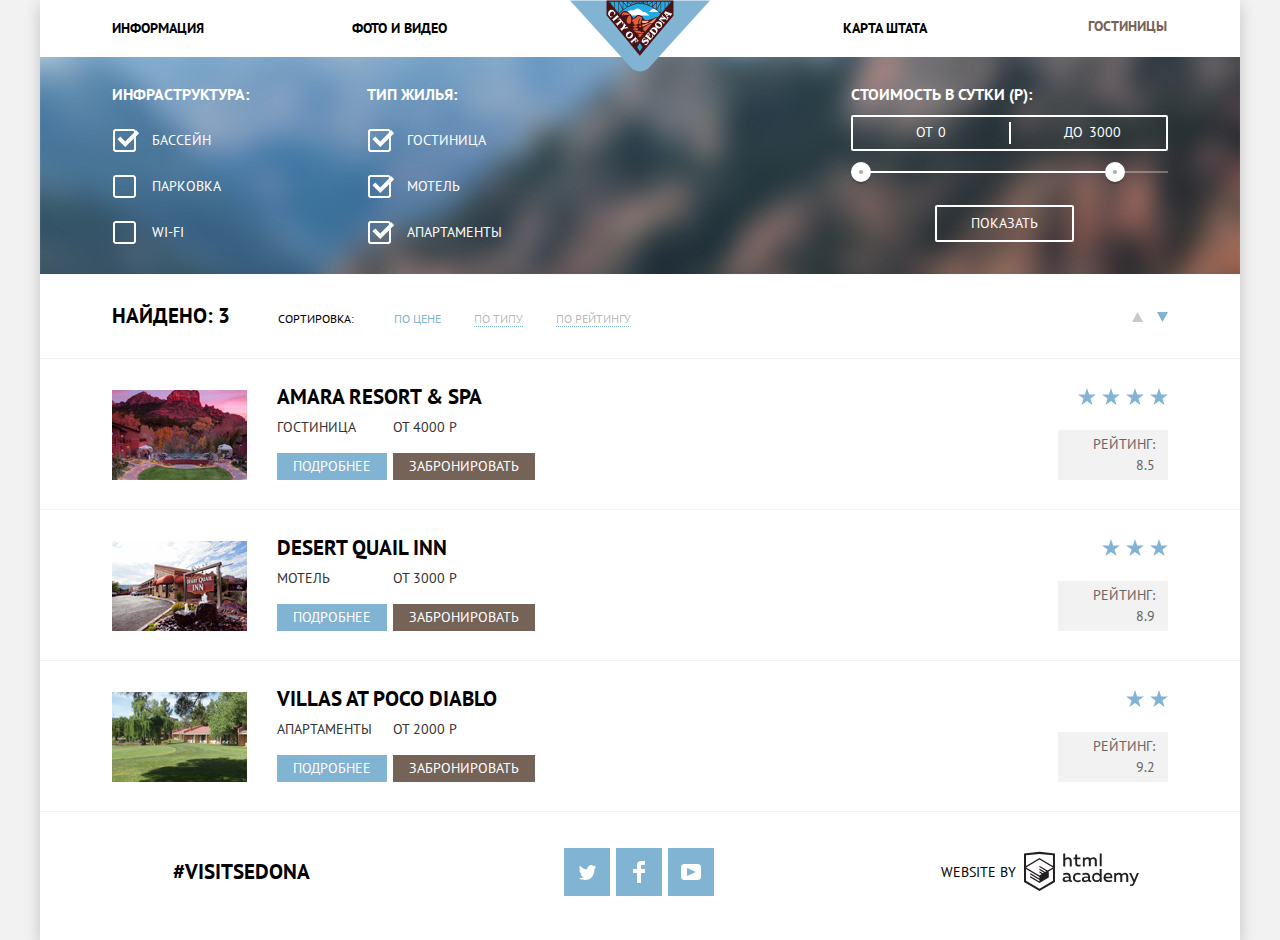
==== commit 46533fa7: "Защита. Исправление замечаний" ====
--- a/catalog.html
+++ b/catalog.html
@@ -5,7 +5,7 @@
 		<title>Седона</title>
 		<link href="https://fonts.googleapis.com/css?family=PT+Sans:400,700&amp;subset=cyrillic" rel="stylesheet">
 		<link href="css/normalize.css" rel="stylesheet">
-		<link href="css/style.css" rel="stylesheet">
+		<link href="css/style.min.css" rel="stylesheet">
 	</head>
 	<body>
 		<div class="container">
@@ -24,14 +24,12 @@
 							<path fill="#fff" d="M51.113 20.935c.333.401.578.834.523 1.374-.038.375-.607 1.006-.175 1.198l1.455-1.84c-.39-.098-3.482-3.796-3.532-4.201l-2.051 1.126c.106.429.84.003 1.203.03.538.038.926.363 1.268.747-1.12.94-3.85 3.257-4.138 3.305-.146.023-.706-.39-.714-.037-.004.17.553.659.659.786l1.447 1.722c.401-.183-.072-.475.133-.807.15-.243 3.181-2.77 3.922-3.403m-3.423-4.531c.287-.062.405.282.622-.036l-1.59-1.894c-.241-.287-.546-.595-.459.012.058.409-3.969 3.677-4.215 3.778-.31.128-.492-.27-.72.063.475.564.948 1.129 1.424 1.693.16.19.309.397.485.573.22.22.135-.437.145-.38-.06-.333.342-.616.555-.797 1.004-.884 3.505-2.979 3.753-3.012m-5.694-.595c-1.147.34-2.37-.107-2.731-1.326-.353-1.191.398-2.439 1.344-3.117.935-.67 2.33-.63 2.84.544.224.52.102 1.108-.061 1.625-.105.328-.388.649.035.836.56-.711 1.118-1.421 1.676-2.133-.684-.41-.985-1.092-1.493-1.684-.572-.696-1.34-1.35-2.26-1.483-1.864-.264-3.62 1.66-3.762 3.405-.089.946.242 1.849.808 2.597.487.645 1.213 1.054 1.581 1.788.17.062 1.756-.67 2.133-.815-.033-.072-.057-.178-.11-.237-.494.146 0 0 0 0m25.512 23.636c-.747-.499-2.613-3.044-2.969-3.468l-.213-.253c-.007-.01-.185.145-.16.124-.112.094.086.372-.034.56-.515.806-3.738 3.236-3.905 3.352-.36.25-.756-.103-.967.206.467.554 1.805 2.3 1.96 2.325.311.05.096-.53.136-.649.08-.24 1.71-1.588 2.304-2.084.218-.183.447.276.577.468.212.315.307.65.193 1.019-.075.24-.465.597-.162.762.402-.47 1.533-1.788 1.696-1.98.164-.19-.367-.023-.304-.056-.24.124-.466.153-.69-.018-.063-.047-.707-.702-.643-.757.28-.235.623-.625.984-.714.56-.138 1.027.984 1.11 1.382.078.375.067.77-.05 1.136-.08.251-.316.452.012.604l1.383-1.896a.463.463 0 0 1-.258-.063c-.083-.056.09.045 0 0m-9.227-8.921a3.35 3.35 0 0 0-1.977.793c-1.43 1.203-1.616 3.275-.492 4.753 1.292 1.702 3.374 1.895 5.059.694 1.43-1.205 1.612-3.282.5-4.766-.758-1.01-1.932-1.54-3.09-1.474zm1.19 1.386c.949-.108 1.503.799 1.099 1.768-.42.98-1.43 1.989-2.424 2.38-1.18.465-2.011-.537-1.531-1.657.422-.984 1.43-1.983 2.426-2.38.15-.059.294-.095.43-.11zm-2.783-4.63c.308.038.601.356.824.027l-1.447-1.712c-.386.174.03.356-.126.63-.158.277-1.662.507-2.062.578.146-.418.58-1.698.752-1.84.353-.29.573.28.832-.092l-1.78-2.112c-.2-.238-.362-.667-.636-.441.024-.02.003.955-.058 1.125-.056.153-.608 2.361-1.25 2.901-.32.27-1.453 1.256-1.755 1.362-.35.122-.535-.389-.792-.025l1.617 1.92c.082.096.391.56.498.58.339.06.04-.58.074-.706.098-.28 1.623-1.765 2.27-1.856.948-.133 2.077-.455 3.039-.34.22.027-.229-.028 0 0m24.239 6.77c.124.421.194.865.14 1.305-.07.566-.636 1.898-1.411 1.519-.76-.373-1.425-1.122-2.07-1.657.52-.608.978-1.135 1.853-.84.24.08.446-.024.194-.17-.263-.153-2.022-1.276-2.117-1.169-.175.202.343.564.143.957-.148.29-.396.54-.605.79-.467-.394-1.248-.813-.685-1.464.352-.428.811-.76 1.361-.87.368-.075 1.195.252 1.302-.146-.705-.34-1.41-.677-2.115-1.016.115.52-2.173 2.937-2.681 3.548-.074.088-.427.395-.431.517-.006.278.403.062.427.054.315-.116 4.424 3.317 4.526 3.552.065.182-.144.373-.02.475-.006-.006.148.14.165.12.253-.304 2.936-3.88 3.489-4.036a239.664 239.664 0 0 1-1.537-2.372c-.383.168-.013.616.072.903m-4 4.352c-1.348-.87-3.633.83-3.976.994-.675.319-1.162-.353-.812-.975.304-.54.904-.801 1.5-.837.18-.01.875.128.946.017.084-.131.148-.142.028-.224-.557-.375-1.112-.75-1.667-1.126-.115.685-.9 1.121-1.348 1.585-.534.555-.987 1.253-.987 2.05 0 .736.441 1.39 1.089 1.726.737.384 1.505.076 2.158-.331.407-.255.814-.556 1.249-.76.646-.303 1.495-.041 1.267.824-.183.696-.876 1.337-1.56 1.519-.4.106-.825.07-1.216-.059-.28-.091-.645-.476-.799-.072l2.26 1.647c.068-.493.34-.708.706-1.015.477-.419.933-.858 1.294-1.383.753-1.1 1-2.638-.132-3.58m17.617-28.065a.222.222 0 0 0-.088.072l-.79.95-.814.982c-.168.204-.349.296-.025.467.543-.272 3.518 4.768 3.252 5.492-.47.244-4.49-3.283-4.598-3.516-.033-.095.178-.662-.136-.613-.149.023-.484.583-.578.697l-.577.695c.216.315.336-.013.623.028.249.05 1.198.864 1.456 1.08-.47.017-1.743.086-1.905.074-.586.073-.275-.431-.66-.605l-1.478 1.795-.86 1.043c-.035.042-.03.02.031.072.215.177.068.109.37.004.328-.115 4.256 3.2 4.398 3.369.245.292-.1.633.268.793l1.168-1.418c.059-.072.091-.066.013-.13-.277-.228-.309.138-.65.1-.346-.057-2.855-2.186-3.828-2.992l5.322-.197c.195-.007.74.581.695.79-.052.244-.301.361.034.515.311-.374.64-.746.945-1.125l.148-.184a.478.478 0 0 0 .135-.172l.11-.137c.275-.314 1.169-1.303 1.062-1.396-.3-.26-.446.302-.844-.035-.226-.162-.793-1.16-.935-1.402-.172-.292.394-.583.625-.727.504-.313 2.107-.767 2.26.227.025.167-.177.357-.055.457.028.024.133.156.176.105l2.142-2.576c-.063-.053-.135-.147-.21-.176-.474.473-5.466-1.52-5.83-1.795-.166-.066-.192-.673-.372-.611zm-.225 2.553c.764.318 1.526.638 2.287.96-.23.064-.447.166-.648.293h-.002a3.71 3.71 0 0 0-.621.495l-1.016-1.748zm-6.588 7.753c-1.107-.076-2.23.41-3.023 1.317-1.235 1.5-1.112 3.678.393 4.945 1.518 1.25 3.68.932 4.916-.55 1.232-1.496 1.147-3.68-.385-4.934a3.302 3.302 0 0 0-1.9-.778zm-1.449 1.559c.622.038 1.31.414 1.742.703.78.521 2.214 1.687 1.477 2.738.048-.058.083-.097-.05.07a.162.162 0 0 1-.018.018c-.8.84-2.18.063-2.924-.474-.745-.538-2.022-1.668-1.207-2.664.257-.314.607-.414.98-.391zm-3.127 4.28c-1.214-.067-2.403.496-3.299 1.576-.642.771-1.282 1.544-1.922 2.316.228.332.495-.078.827.113.283.163 4.053 3.312 4.115 3.485.106.297-.165.356.094.568.111.093 2.944-3.405 3.203-4.02.448-1.139.091-2.387-.82-3.175.073.06.177.145-.042-.037-.69-.518-1.427-.787-2.156-.827zm-1.053 1.58c.095.003.184.016.266.037 1.422.363 3.384 2.115 2.129 3.628-.156.193-.029.035-.432.422-.198.19-4.179-3.034-4.02-3.209.475-.521 1.396-.904 2.057-.879z"/>
 						</svg>
 					</a>
-					<div class="main-navigation-wrapper">
-						<ul class="site-navigation">
-							<li class="site-navigation-left"><a href="info.html">Информация</a></li>
-							<li class="site-navigation-left"><a href="foto.html">Фото и видео</a></li>
-							<li class="site-navigation-right "><a href="map.html">Карта штата</a></li>
-							<li class="site-navigation-right site-navigation-current-page">Гостиницы</li> 
-						</ul>
-					</div>
+					<ul class="site-navigation">
+						<li class="site-navigation-left"><a href="info.html">Информация</a></li>
+						<li class="site-navigation-left"><a href="gallery-content.html">Фото и видео</a></li>
+						<li class="site-navigation-right "><a href="map.html">Карта штата</a></li>
+						<li class="site-navigation-right site-navigation-current-page">Гостиницы</li> 
+					</ul>
 				</nav>
 			</header>
 
@@ -45,7 +43,7 @@
 							<legend>Инфраструктура:</legend>
 							<ul class="filters-option">
 								<li class="filter-option">
-									<input class="visually-hidden filter-input-checkbox" type="checkbox" name="swimming-pool" id="filter-swimming-pool" checked>
+									<input class="visually-hidden filter-input filter-input-checkbox" type="checkbox" name="swimming-pool" id="filter-swimming-pool" checked>
 									<label for="filter-swimming-pool">Бассейн</label>
 								</li>
 								<li class="filter-option">
@@ -109,6 +107,7 @@
 						<li class="button-sort">
 							<a href="#">по рейтингу</a>
 						</li>
+						
 					</ul>
 					<ul class="sort-ascending-descending">
 						<li>
@@ -122,7 +121,8 @@
 						<li>
 							<h3 class="visually-hidden">Сортировать в порядке убывания</h3>
 							<a class="ascending-descending current-ascending-descending" href="#">
-								<svg xmlns="http://www.w3.org/2000/svg" width="11" height="10" viewBox="0 0 11 10"><path fill="#cacaca" d="M5.5 10L0 0h11"/>
+								<svg xmlns="http://www.w3.org/2000/svg" width="11" height="10" viewBox="0 0 11 10">
+									<path fill="#cacaca" d="M5.5 10L0 0h11"/>
 								</svg>
 							</a>
 						</li>
@@ -138,20 +138,40 @@
 								<a class="button-hotel" href="#">
 									<h3>Amara resort & spa</h3>
 								</a>
-								<span class="catalog-category">Гостиница</span>
-								<span class="catalog-price">От 4000 Р</span>
-								<a class="button-more" href="#">Подробнее</a>
-								<a class="button-booking" href="#">Забронировать</a>
-							</div>
-							<div class="catalog-foto">
-								<img src="img/hotel-1.jpg" width="135" height="90" alt="Amara resort & spa">
-							</div>
+								<div>
+									<span class="catalog-category">Гостиница</span>
+									<span class="catalog-price">От 4000 Р</span>
+								</div>
+								<div>
+									<a class="button-more" href="#">Подробнее</a>
+									<a class="button-booking" href="#">Забронировать</a>
+								</div>
+							</div>
+							<img class="hotel-photo" src="img/hotel-1.jpg" width="135" height="90" alt="Amara resort & spa">
 							<div class="stars-rating">
 								<h4 class="visually-hidden">Четыре звезды</h4>
-								<img src="img/star.svg" alt="звезда">
-								<img src="img/star.svg" alt="звезда">
-								<img src="img/star.svg" alt="звезда">
-								<img src="img/star.svg" alt="звезда" >
+								<ul class="number-of-stars">
+									<li class="star">
+										<svg xmlns="http://www.w3.org/2000/svg" width="18" height="17" viewBox="0 0 18 17">
+											<path fill="#81B3D2" d="M9.002 0l2.126 6.494h6.877l-5.564 4.012L14.566 17l-5.564-4.013L3.438 17l2.126-6.494L0 6.494h6.878z"/>
+										</svg>
+									</li>
+									<li class="star">
+										<svg xmlns="http://www.w3.org/2000/svg" width="18" height="17" viewBox="0 0 18 17">
+											<path fill="#81B3D2" d="M9.002 0l2.126 6.494h6.877l-5.564 4.012L14.566 17l-5.564-4.013L3.438 17l2.126-6.494L0 6.494h6.878z"/>
+										</svg>
+									</li>
+									<li class="star">
+										<svg xmlns="http://www.w3.org/2000/svg" width="18" height="17" viewBox="0 0 18 17">
+											<path fill="#81B3D2" d="M9.002 0l2.126 6.494h6.877l-5.564 4.012L14.566 17l-5.564-4.013L3.438 17l2.126-6.494L0 6.494h6.878z"/>
+										</svg>
+									</li>
+									<li class="star">
+										<svg xmlns="http://www.w3.org/2000/svg" width="18" height="17" viewBox="0 0 18 17">
+											<path fill="#81B3D2" d="M9.002 0l2.126 6.494h6.877l-5.564 4.012L14.566 17l-5.564-4.013L3.438 17l2.126-6.494L0 6.494h6.878z"/>
+										</svg>
+									</li>
+								</ul>
 								<span class="catalog-rating">Рейтинг: 8.5</span>
 							</div>
 						</li>
@@ -160,19 +180,35 @@
 								<a class="button-hotel" href="#">
 									<h3>Desert Quail Inn</h3>
 								</a>
-								<span class="catalog-category">Мотель</span>
-								<span class="catalog-price">От 3000 Р</span>
-								<a class="button-more" href="#">Подробнее</a>
-								<a class="button-booking" href="#">Забронировать</a>
-							</div>
-							<div class="catalog-foto">
-								<img src="img/hotel-2.jpg" width="135" height="90" alt="Amara resort & spa">
-							</div>
+								<div>
+									<span class="catalog-category">Мотель</span>
+									<span class="catalog-price">От 3000 Р</span>
+								</div>
+								<div>
+									<a class="button-more" href="#">Подробнее</a>
+									<a class="button-booking" href="#">Забронировать</a>
+								</div>
+							</div>
+							<img class="hotel-photo" src="img/hotel-2.jpg" width="135" height="90" alt="Amara resort & spa">
 							<div class="stars-rating">
 								<h4 class="visually-hidden">Три звезды</h4>
-								<img src="img/star.svg" alt="звезда">
-								<img src="img/star.svg" alt="звезда">
-								<img src="img/star.svg" alt="звезда">
+								<ul class="number-of-stars">
+									<li class="star">
+										<svg xmlns="http://www.w3.org/2000/svg" width="18" height="17" viewBox="0 0 18 17">
+											<path fill="#81B3D2" d="M9.002 0l2.126 6.494h6.877l-5.564 4.012L14.566 17l-5.564-4.013L3.438 17l2.126-6.494L0 6.494h6.878z"/>
+										</svg>
+									</li>
+									<li class="star">
+										<svg xmlns="http://www.w3.org/2000/svg" width="18" height="17" viewBox="0 0 18 17">
+											<path fill="#81B3D2" d="M9.002 0l2.126 6.494h6.877l-5.564 4.012L14.566 17l-5.564-4.013L3.438 17l2.126-6.494L0 6.494h6.878z"/>
+										</svg>
+									</li>
+									<li class="star">
+										<svg xmlns="http://www.w3.org/2000/svg" width="18" height="17" viewBox="0 0 18 17">
+											<path fill="#81B3D2" d="M9.002 0l2.126 6.494h6.877l-5.564 4.012L14.566 17l-5.564-4.013L3.438 17l2.126-6.494L0 6.494h6.878z"/>
+										</svg>
+									</li>
+								</ul>
 								<span class="catalog-rating">Рейтинг: 8.9</span>
 							</div>
 						</li>
@@ -181,18 +217,30 @@
 								<a class="button-hotel" href="#">
 									<h3>Villas at poco diablo</h3>
 								</a>
-								<span class="catalog-category">Апартаменты</span>
-								<span class="catalog-price">От 2000 Р</span>
-								<a class="button-more" href="#">Подробнее</a>
-								<a class="button-booking" href="#">Забронировать</a>
-							</div>
-							<div class="catalog-foto">
-								<img src="img/hotel-3.jpg" width="135" height="90" alt="Villas at poco diablo">
-							</div>
+								<div>
+									<span class="catalog-category">Апартаменты</span>
+									<span class="catalog-price">От 2000 Р</span>
+								</div>
+								<div>
+									<a class="button-more" href="#">Подробнее</a>
+									<a class="button-booking" href="#">Забронировать</a>
+								</div>
+							</div>
+							<img class="hotel-photo" src="img/hotel-3.jpg" width="135" height="90" alt="Villas at poco diablo">
 							<div class="stars-rating">
 								<h4 class="visually-hidden">Две звезды</h4>
-								<img src="img/star.svg" alt="звезда">
-								<img src="img/star.svg" alt="звезда" >
+								<ul class="number-of-stars">
+									<li class="star">
+										<svg xmlns="http://www.w3.org/2000/svg" width="18" height="17" viewBox="0 0 18 17">
+											<path fill="#81B3D2" d="M9.002 0l2.126 6.494h6.877l-5.564 4.012L14.566 17l-5.564-4.013L3.438 17l2.126-6.494L0 6.494h6.878z"/>
+										</svg>
+									</li>
+									<li class="star">
+										<svg xmlns="http://www.w3.org/2000/svg" width="18" height="17" viewBox="0 0 18 17">
+											<path fill="#81B3D2" d="M9.002 0l2.126 6.494h6.877l-5.564 4.012L14.566 17l-5.564-4.013L3.438 17l2.126-6.494L0 6.494h6.878z"/>
+										</svg>
+									</li>
+								</ul>
 								<span class="catalog-rating">Рейтинг: 9.2</span>
 							</div>
 						</li>		  
@@ -200,41 +248,39 @@
 				</section>
 			</main>
 			  
-			<footer class="main-footer-catalog">
-				<div class="main-footer-container"> 
-					<a class="footer-vizitsedona" href="map.html">#visitsedona</a>
-					<ul class="footer-social">
-						<li>
-							<a class="social-button" href="#"><span class="visually-hidden">Твитер</span>
-								<svg xmlns="http://www.w3.org/2000/svg" xmlns:xlink="http://www.w3.org/1999/xlink" width="17" height="15" viewBox="0 0 17 15">
-									<path fill="#FFF" d="M10.95.144c1.685-.496 2.984.27 3.577 1.179.673-.231 1.331-.481 2.011-.708a2.345 2.345 0 0 1-.857 1.768c.685.17 1.304-.491 1.304-.491-.169 1-1.006 1.788-1.563 2.024-.231 6.75-3.175 11.217-10.077 11.082h-.446c-.41 0-4.164-.46-4.898-1.887 2.271.196 3.893-.422 4.693-1.177-.96-.3-2.679-.477-2.979-2.95.349.106.564.228 1.19.119C1.705 8.247.374 7.53.448 5.33c.285.328 1.067.536 1.34.472C1.085 5.561-.182 2.442.894.85c1.818 1.854 3.735 3.606 7.152 3.773C8.254 2.33 9.183.793 10.95.144z"/>
-								</svg>
-							</a>
-						</li>
-						<li>
-							<a class="social-button" href="#"><span class="visually-hidden">Фейсбук</span>
-								<svg xmlns="http://www.w3.org/2000/svg" width="12" height="22" viewBox="0 0 12 22">
-									<path fill="#FFF" d="M12 4V0H8a4 4 0 0 0-4 4v4H0v4h4v10h4V12h4V8H8V4h4z"/>
-								</svg>
-							</a>
-						</li>
-						<li>
-							<a class="social-button" href="#"><span class="visually-hidden">Ютуб</span>
-								<svg xmlns="http://www.w3.org/2000/svg" xmlns:xlink="http://www.w3.org/1999/xlink" width="20" height="16" viewBox="0 0 20 16">
-									<path fill="#FFF" d="M17 0H3C1.35 0 0 1.35 0 3v10c0 1.65 1.35 3 3 3h14c1.65 0 3-1.35 3-3V3c0-1.65-1.35-3-3-3zM6.027 11.998V4.002L15.014 8l-8.987 3.998z"/>
-								</svg>
-							</a>
-						</li>
-					</ul>
-					<p class="footer-copyright">
-						<b>Website by</b> 
-						<a class="button-logo-academy" href="https://htmlacademy.ru">
-							<svg id="Layer_1" data-name="Layer 1" xmlns="http://www.w3.org/2000/svg" width="115" height="41" viewBox="0 0 108.08 36.85"><title>logo-htmlacademy-small1</title>
-								<path d="M44.61,26.88a2,2,0,0,0,.55-0.1v1.33a3.25,3.25,0,0,1-1.18.21,1.67,1.67,0,0,1-1.67-1,4.84,4.84,0,0,1-3.14,1.08c-1.51,0-2.91-.83-2.91-2.55,0-2.13,2-2.79,3.71-2.79a11.08,11.08,0,0,1,2.17.25v-0.3c0-1-.76-1.77-2.19-1.77a7.42,7.42,0,0,0-3,.64v-1.7a10.21,10.21,0,0,1,3.19-.55c2.36,0,3.81,1.12,3.81,3.65v3a0.54,0.54,0,0,0,.49.59h0.17Zm-6.44-1.13A1.35,1.35,0,0,0,39.63,27h0.11a3.39,3.39,0,0,0,2.41-1V24.58a9.72,9.72,0,0,0-1.81-.21c-1,0-2.16.33-2.16,1.38h0Zm12.36-6.11a5,5,0,0,1,2.57.64V22a4.08,4.08,0,0,0-2.3-.7,2.75,2.75,0,1,0,0,5.49,5,5,0,0,0,2.43-.64v1.71a6.27,6.27,0,0,1-2.76.57A4.21,4.21,0,0,1,46,24.51q0-.21,0-0.41a4.32,4.32,0,0,1,4.18-4.46h0.38Zm12.17,7.24a2,2,0,0,0,.55-0.1v1.33a3.25,3.25,0,0,1-1.18.21,1.67,1.67,0,0,1-1.67-1,4.84,4.84,0,0,1-3.14,1.08c-1.51,0-2.91-.83-2.91-2.55,0-2.13,2-2.79,3.71-2.79a11.08,11.08,0,0,1,2.17.25v-0.3c0-1-.76-1.77-2.19-1.77a7.42,7.42,0,0,0-3,.64v-1.7a10.21,10.21,0,0,1,3.19-.55c2.36,0,3.81,1.12,3.81,3.65v3a0.54,0.54,0,0,0,.49.59h0.17Zm-6.44-1.13A1.35,1.35,0,0,0,57.73,27h0.11a3.39,3.39,0,0,0,2.41-1V24.58a9.72,9.72,0,0,0-1.81-.21c-1.06,0-2.16.33-2.16,1.38h0ZM73,16V28.2H71.35V26.88a3.88,3.88,0,0,1-3.19,1.54,4.4,4.4,0,0,1,0-8.78,3.81,3.81,0,0,1,3,1.3V16H73Zm-4.53,5.22a2.76,2.76,0,1,0,0,5.52A2.86,2.86,0,0,0,71.15,25V23A2.91,2.91,0,0,0,68.49,21.27ZM79,19.64c3.31,0,4.46,2.68,3.92,5.09H76.7c0.21,1.5,1.67,2.11,3.19,2.11a6.11,6.11,0,0,0,2.64-.59v1.6a7.14,7.14,0,0,1-3,.57C77,28.42,74.78,27,74.78,24a4.18,4.18,0,0,1,4-4.39H79Zm0.09,1.54a2.28,2.28,0,0,0-2.44,2.1v0.06H81.3A2,2,0,0,0,79.13,21.18Zm5.73,7V19.87h1.65v1a3.81,3.81,0,0,1,2.78-1.27A2.86,2.86,0,0,1,91.89,21a4.12,4.12,0,0,1,2.91-1.33A3.06,3.06,0,0,1,98,23V28.2h-1.9V23.05a1.59,1.59,0,0,0-1.42-1.75H94.42a2.8,2.8,0,0,0-2.07,1.12V28.2h-1.9V23.05A1.59,1.59,0,0,0,89,21.31H88.8a3,3,0,0,0-2.21,1.29v5.63H84.86Zm21.31-8.33h1.9l-3.91,9.46c-0.9,2.17-2.09,2.86-3.35,2.86a4.76,4.76,0,0,1-1.1-.14V30.46a2.86,2.86,0,0,0,.85.12c0.9,0,1.58-.64,2.07-1.9l0.17-.42-4-8.4h2l2.86,6.29ZM38.73,1.46V6.22a3.81,3.81,0,0,1,2.7-1.14,3.25,3.25,0,0,1,3.44,3.4v5.15H43V8.72a1.81,1.81,0,0,0-1.61-2h-0.3a2.93,2.93,0,0,0-2.32,1.39v5.52h-1.9V1.46h1.9ZM49.94,2.31v3h3V6.91h-3v3.81c0,1.1.5,1.46,1.58,1.46a4.49,4.49,0,0,0,1.69-.33v1.6A6.8,6.8,0,0,1,51,13.8a2.55,2.55,0,0,1-2.86-2.74V6.89H46.58V5.26h1.5V2.74Zm5.4,11.31V5.28H57v1A3.81,3.81,0,0,1,59.77,5a2.86,2.86,0,0,1,2.6,1.33A4.12,4.12,0,0,1,65.28,5,3.06,3.06,0,0,1,68.44,8.4v5.21h-1.9V8.46a1.59,1.59,0,0,0-1.42-1.75H64.89a2.8,2.8,0,0,0-2.07,1.12v5.78h-1.9V8.46A1.59,1.59,0,0,0,59.5,6.71H59.27A3,3,0,0,0,57.06,8v5.63H55.34ZM71.17,1.45H73V13.6H71.17V1.45ZM14.71,0H14.55L0,1.54V28.21l14.55,8.66,14.55-8.66V1.54Zm12.5,27.1L14.55,34.64,1.9,27.12V16.18l12.59,7.5V25L5.86,19.9v1.31l8.68,5.21v1.39L5.87,22.65V24l8.68,5.21,8.75-5.24V18.31L27.2,16V27.12Zm0-12.53-3.48,2-1.6,1L14.51,13v1.31L21,18.23H21l-0.14.09-1,.54-5.37-3.2V17l4.24,2.52-1,.67-3.2-1.9v1.31l2.1,1.24L14.5,22.1,2,14.65,14.51,7.11Zm0-1.32L14.49,5.76,1.91,13.25v-10L14.56,1.92,27.21,3.25v10h0Z" transform="translate(0 -0.02)" fill="#231f20"/>
+			<footer class="main-footer">
+				<a class="footer-vizitsedona" href="map.html">#visitsedona</a>
+				<ul class="footer-social">
+					<li>
+						<a class="social-button" href="#"><span class="visually-hidden">Твитер</span>
+							<svg xmlns="http://www.w3.org/2000/svg" xmlns:xlink="http://www.w3.org/1999/xlink" width="17" height="15" viewBox="0 0 17 15">
+								<path fill="#FFF" d="M10.95.144c1.685-.496 2.984.27 3.577 1.179.673-.231 1.331-.481 2.011-.708a2.345 2.345 0 0 1-.857 1.768c.685.17 1.304-.491 1.304-.491-.169 1-1.006 1.788-1.563 2.024-.231 6.75-3.175 11.217-10.077 11.082h-.446c-.41 0-4.164-.46-4.898-1.887 2.271.196 3.893-.422 4.693-1.177-.96-.3-2.679-.477-2.979-2.95.349.106.564.228 1.19.119C1.705 8.247.374 7.53.448 5.33c.285.328 1.067.536 1.34.472C1.085 5.561-.182 2.442.894.85c1.818 1.854 3.735 3.606 7.152 3.773C8.254 2.33 9.183.793 10.95.144z"/>
 							</svg>
 						</a>
-					</p>
-				</div>
+					</li>
+					<li>
+						<a class="social-button" href="#"><span class="visually-hidden">Фейсбук</span>
+							<svg xmlns="http://www.w3.org/2000/svg" width="12" height="22" viewBox="0 0 12 22">
+								<path fill="#FFF" d="M12 4V0H8a4 4 0 0 0-4 4v4H0v4h4v10h4V12h4V8H8V4h4z"/>
+							</svg>
+						</a>
+					</li>
+					<li>
+						<a class="social-button" href="#"><span class="visually-hidden">Ютуб</span>
+							<svg xmlns="http://www.w3.org/2000/svg" xmlns:xlink="http://www.w3.org/1999/xlink" width="20" height="16" viewBox="0 0 20 16">
+								<path fill="#FFF" d="M17 0H3C1.35 0 0 1.35 0 3v10c0 1.65 1.35 3 3 3h14c1.65 0 3-1.35 3-3V3c0-1.65-1.35-3-3-3zM6.027 11.998V4.002L15.014 8l-8.987 3.998z"/>
+							</svg>
+						</a>
+					</li>
+				</ul>
+				<p class="footer-copyright">
+					<b>Website by</b> 
+					<a class="button-logo-academy" href="https://htmlacademy.ru/intensive/htmlcss">
+						<svg id="Layer_1" data-name="Layer 1" xmlns="http://www.w3.org/2000/svg" width="115" height="41" viewBox="0 0 108.08 36.85"><title>logo-htmlacademy-small1</title>
+							<path d="M44.61,26.88a2,2,0,0,0,.55-0.1v1.33a3.25,3.25,0,0,1-1.18.21,1.67,1.67,0,0,1-1.67-1,4.84,4.84,0,0,1-3.14,1.08c-1.51,0-2.91-.83-2.91-2.55,0-2.13,2-2.79,3.71-2.79a11.08,11.08,0,0,1,2.17.25v-0.3c0-1-.76-1.77-2.19-1.77a7.42,7.42,0,0,0-3,.64v-1.7a10.21,10.21,0,0,1,3.19-.55c2.36,0,3.81,1.12,3.81,3.65v3a0.54,0.54,0,0,0,.49.59h0.17Zm-6.44-1.13A1.35,1.35,0,0,0,39.63,27h0.11a3.39,3.39,0,0,0,2.41-1V24.58a9.72,9.72,0,0,0-1.81-.21c-1,0-2.16.33-2.16,1.38h0Zm12.36-6.11a5,5,0,0,1,2.57.64V22a4.08,4.08,0,0,0-2.3-.7,2.75,2.75,0,1,0,0,5.49,5,5,0,0,0,2.43-.64v1.71a6.27,6.27,0,0,1-2.76.57A4.21,4.21,0,0,1,46,24.51q0-.21,0-0.41a4.32,4.32,0,0,1,4.18-4.46h0.38Zm12.17,7.24a2,2,0,0,0,.55-0.1v1.33a3.25,3.25,0,0,1-1.18.21,1.67,1.67,0,0,1-1.67-1,4.84,4.84,0,0,1-3.14,1.08c-1.51,0-2.91-.83-2.91-2.55,0-2.13,2-2.79,3.71-2.79a11.08,11.08,0,0,1,2.17.25v-0.3c0-1-.76-1.77-2.19-1.77a7.42,7.42,0,0,0-3,.64v-1.7a10.21,10.21,0,0,1,3.19-.55c2.36,0,3.81,1.12,3.81,3.65v3a0.54,0.54,0,0,0,.49.59h0.17Zm-6.44-1.13A1.35,1.35,0,0,0,57.73,27h0.11a3.39,3.39,0,0,0,2.41-1V24.58a9.72,9.72,0,0,0-1.81-.21c-1.06,0-2.16.33-2.16,1.38h0ZM73,16V28.2H71.35V26.88a3.88,3.88,0,0,1-3.19,1.54,4.4,4.4,0,0,1,0-8.78,3.81,3.81,0,0,1,3,1.3V16H73Zm-4.53,5.22a2.76,2.76,0,1,0,0,5.52A2.86,2.86,0,0,0,71.15,25V23A2.91,2.91,0,0,0,68.49,21.27ZM79,19.64c3.31,0,4.46,2.68,3.92,5.09H76.7c0.21,1.5,1.67,2.11,3.19,2.11a6.11,6.11,0,0,0,2.64-.59v1.6a7.14,7.14,0,0,1-3,.57C77,28.42,74.78,27,74.78,24a4.18,4.18,0,0,1,4-4.39H79Zm0.09,1.54a2.28,2.28,0,0,0-2.44,2.1v0.06H81.3A2,2,0,0,0,79.13,21.18Zm5.73,7V19.87h1.65v1a3.81,3.81,0,0,1,2.78-1.27A2.86,2.86,0,0,1,91.89,21a4.12,4.12,0,0,1,2.91-1.33A3.06,3.06,0,0,1,98,23V28.2h-1.9V23.05a1.59,1.59,0,0,0-1.42-1.75H94.42a2.8,2.8,0,0,0-2.07,1.12V28.2h-1.9V23.05A1.59,1.59,0,0,0,89,21.31H88.8a3,3,0,0,0-2.21,1.29v5.63H84.86Zm21.31-8.33h1.9l-3.91,9.46c-0.9,2.17-2.09,2.86-3.35,2.86a4.76,4.76,0,0,1-1.1-.14V30.46a2.86,2.86,0,0,0,.85.12c0.9,0,1.58-.64,2.07-1.9l0.17-.42-4-8.4h2l2.86,6.29ZM38.73,1.46V6.22a3.81,3.81,0,0,1,2.7-1.14,3.25,3.25,0,0,1,3.44,3.4v5.15H43V8.72a1.81,1.81,0,0,0-1.61-2h-0.3a2.93,2.93,0,0,0-2.32,1.39v5.52h-1.9V1.46h1.9ZM49.94,2.31v3h3V6.91h-3v3.81c0,1.1.5,1.46,1.58,1.46a4.49,4.49,0,0,0,1.69-.33v1.6A6.8,6.8,0,0,1,51,13.8a2.55,2.55,0,0,1-2.86-2.74V6.89H46.58V5.26h1.5V2.74Zm5.4,11.31V5.28H57v1A3.81,3.81,0,0,1,59.77,5a2.86,2.86,0,0,1,2.6,1.33A4.12,4.12,0,0,1,65.28,5,3.06,3.06,0,0,1,68.44,8.4v5.21h-1.9V8.46a1.59,1.59,0,0,0-1.42-1.75H64.89a2.8,2.8,0,0,0-2.07,1.12v5.78h-1.9V8.46A1.59,1.59,0,0,0,59.5,6.71H59.27A3,3,0,0,0,57.06,8v5.63H55.34ZM71.17,1.45H73V13.6H71.17V1.45ZM14.71,0H14.55L0,1.54V28.21l14.55,8.66,14.55-8.66V1.54Zm12.5,27.1L14.55,34.64,1.9,27.12V16.18l12.59,7.5V25L5.86,19.9v1.31l8.68,5.21v1.39L5.87,22.65V24l8.68,5.21,8.75-5.24V18.31L27.2,16V27.12Zm0-12.53-3.48,2-1.6,1L14.51,13v1.31L21,18.23H21l-0.14.09-1,.54-5.37-3.2V17l4.24,2.52-1,.67-3.2-1.9v1.31l2.1,1.24L14.5,22.1,2,14.65,14.51,7.11Zm0-1.32L14.49,5.76,1.91,13.25v-10L14.56,1.92,27.21,3.25v10h0Z" transform="translate(0 -0.02)" fill="#231f20"/>
+						</svg>
+					</a>
+				</p>
 			</footer> 
 		</div>
 	</body>
--- a/css/style.min.css
+++ b/css/style.min.css
@@ -0,0 +1 @@
+@-webkit-keyframes bounce{0%{-webkit-transform:translate(-284px,-290px);transform:translate(-284px,-290px);height:292px}20%{-webkit-transform:translate(-284px,100px);transform:translate(-284px,100px)}40%,70%,to{-webkit-transform:translate(-284px,0);transform:translate(-284px,0)}60%{-webkit-transform:translate(-284px,60px);transform:translate(-284px,60px)}90%{-webkit-transform:translate(-284px,30px);transform:translate(-284px,30px)}}@keyframes bounce{0%{-webkit-transform:translate(-284px,-290px);transform:translate(-284px,-290px);height:292px}20%{-webkit-transform:translate(-284px,100px);transform:translate(-284px,100px)}40%,70%,to{-webkit-transform:translate(-284px,0);transform:translate(-284px,0)}60%{-webkit-transform:translate(-284px,60px);transform:translate(-284px,60px)}90%{-webkit-transform:translate(-284px,30px);transform:translate(-284px,30px)}}@-webkit-keyframes shake{0%,to{-webkit-transform:translateX(-284px);transform:translateX(-284px)}10%,30%,50%,70%,90%{-webkit-transform:translateX(-294px);transform:translateX(-294px)}20%,40%,60%,80%{-webkit-transform:translateX(-274px);transform:translateX(-274px)}}@keyframes shake{0%,to{-webkit-transform:translateX(-284px);transform:translateX(-284px)}10%,30%,50%,70%,90%{-webkit-transform:translateX(-294px);transform:translateX(-294px)}20%,40%,60%,80%{-webkit-transform:translateX(-274px);transform:translateX(-274px)}}body{margin:0;font-family:"PT Sans",Arial,sans-serif;font-size:14px;line-height:24px;font-weight:400;color:#333;text-transform:uppercase;background-color:#f2f2f2}.visually-hidden:not(:focus):not(:active),input[type=checkbox].visually-hidden,input[type=radio].visually-hidden{position:absolute;width:1px;height:1px;margin:-1px;border:0;padding:0;white-space:nowrap;-webkit-clip-path:inset(100%);clip-path:inset(100%);clip:rect(0 0 0 0);overflow:hidden}a{text-decoration:none}img{max-width:100%;height:auto}.container{width:1200px;margin:auto;background-color:#fff;background-position:center;-webkit-box-shadow:0 5px 15px 0 rgba(0,1,1,.2);box-shadow:0 5px 15px 0 rgba(0,1,1,.2)}.container,.main-header{position:relative}.main-navigation{font-size:14px;line-height:26px;font-weight:700;color:#000;background-color:#fff}.main-header-logo{position:absolute;width:140px;height:71px;left:50%;top:0;-webkit-transform:translateX(-50%);-ms-transform:translateX(-50%);transform:translateX(-50%);z-index:3}.site-navigation{list-style:none;-webkit-box-sizing:border-box;box-sizing:border-box;width:1200px;margin:0;padding:13px 72px 16px;display:-webkit-box;display:-ms-flexbox;display:flex;-ms-flex-wrap:wrap;flex-wrap:wrap;background-color:#fff}.site-navigation li{display:block;width:240px;margin:0;padding:0}.site-navigation li:nth-child(3){margin-left:95px}.site-navigation-left{text-align:left}.site-navigation-right{text-align:right}.site-navigation a{-webkit-box-sizing:border-box;box-sizing:border-box;display:inline-block;vertical-align:middle;width:100%;word-wrap:break-word;color:#000}.site-navigation a:focus,.site-navigation a:hover{color:#81b3d2}.site-navigation a:active{color:rgba(0,0,0,.3)}.site-navigation-current-page{color:#766357}.main-container{display:-webkit-box;display:-ms-flexbox;display:flex;-webkit-box-orient:vertical;-webkit-box-direction:normal;-ms-flex-direction:column;flex-direction:column;-webkit-box-pack:start;-ms-flex-pack:start;justify-content:flex-start}.invite,.welcome-panorama{padding:0;text-align:center}.welcome-panorama{position:relative;background-color:#dceaf3;background-image:url("../img/panorama for index.jpg");background-position:top;background-size:cover;background-repeat:no-repeat;min-height:507px;margin:0}.welcome-panorama img{padding-top:76px}.welcome-panorama::after{content:"";background-image:url(../img/polygon.svg);background-repeat:no-repeat;position:absolute;width:1200px;height:59px;bottom:0;left:0;margin-bottom:-2px}.invite{width:510px;margin:0 auto 37px}.invite h2{margin:60px 0 27px;font-size:21px;line-height:26px;font-weight:700;color:#000}.invite p{font-size:14px;line-height:26px;font-weight:400;color:#333}.feature-list,.features-list{list-style:none;margin:0;padding:0;display:-webkit-box;display:-ms-flexbox;display:flex}.features-list{-ms-flex-wrap:wrap;flex-wrap:wrap;text-align:center}.feature-list{width:1200px}.features-list li:nth-child(1){-webkit-box-ordinal-group:-2;-ms-flex-order:-3;order:-3}.features-list li:nth-child(6){-webkit-box-ordinal-group:-1;-ms-flex-order:-2;order:-2}.feature-list-content{margin:0;padding:0;width:400px}.feature-list-content:nth-child(1) h3{margin-left:110px;margin-right:110px}.feature-list-content:nth-child(2) h3{margin-left:124px;margin-right:125px}.feature-list-content:nth-child(1) p{margin-left:55px;margin-right:55px}.feature-list-content:nth-child(2) p{margin-left:40px;margin-right:40px}.features-list h3{margin:47px 0 22px;font-size:21px;line-height:21px;font-weight:700;color:#000}.features-list p,.features-list span{font-size:14px;line-height:21px;font-weight:400;color:#333}.features-list span{position:relative}.features-list span::after,.features-list span::before{content:"";position:absolute;width:10px;height:2px;top:9px;background-color:#fff}.features-list span::before{left:-15px}.features-list span::after{right:-15px}.features-list p{margin:20px 0 60px}.feature-list-extra{width:400px;background-color:#eee}.feature-list-extra h3{margin-left:130px;margin-right:130px}.feature-list-extra p{margin-left:60px;margin-right:60px}p.exept{margin-left:75px;margin-right:75px}.feature-list-extra span::after,.feature-list-extra span::before{background-color:#333}.feature-list-content{background-color:#81b3d2}.feature-list-content h3,.feature-list-content p,.feature-list-content span{color:#fff}.feature-list img{display:block;width:800px;height:auto;-o-object-fit:cover;object-fit:cover}.features-item{list-style:none;width:1200px;margin:0;padding:0;display:-webkit-box;display:-ms-flexbox;display:flex;-ms-flex-wrap:wrap;flex-wrap:wrap}.features-item li{margin:0;width:290px;padding:0 55px;text-align:center}.book-a-hotel h3,.feature-item h4{margin:0 0 24px;font-size:21px;line-height:21px;font-weight:700;color:#000}.book-a-hotel p,.feature-item p{margin:0 0 82px;font-size:14px;line-height:21px;font-weight:400;color:#333}.housing svg{width:75px;height:72px;margin-top:60px;margin-bottom:22px}.food svg{width:74px;height:70px;margin-top:61px;margin-bottom:23px}.souvenirs svg{width:64px;height:76px;margin-top:56px;margin-bottom:22px}.book-a-hotel{position:relative;margin:0 auto;width:1200px;min-height:292px;text-align:center}.book-a-hotel-wrapper{position:absolute;width:100%;margin:0 auto;padding:0;z-index:10;background-color:#fff}.button-hotel-search{display:inline-block;vertical-align:middle;padding:30px 139px;cursor:pointer;font-size:21px;line-height:26px;font-weight:700;text-align:center;color:#fff;text-transform:uppercase;background-color:#766357;border:0;outline:0;z-index:5}.book-a-hotel h3{margin:50px 0 25px;font-size:30px;line-height:36px}.book-a-hotel p{margin:0 60px 47px;line-height:24px}.button-hotel-search:focus,.button-hotel-search:hover{background-color:#604e43;border:0}.button-hotel-search:active{background-color:#503e33;color:rgba(255,255,255,.3);outline:0}.modal{display:none;position:absolute;margin:0 auto;width:458px;padding:55px;left:50%;top:100%;-webkit-transform:translateX(-50%);-ms-transform:translateX(-50%);transform:translateX(-50%);z-index:2;opacity:.99;background-color:#fff;-webkit-box-shadow:0 5px 15px 0 rgba(0,1,1,.2);box-shadow:0 5px 15px 0 rgba(0,1,1,.2)}.modal-noscript,.modal-show{display:block}.modal-show{-webkit-animation:bounce .7s;animation:bounce .7s}.modal-error{-webkit-animation:shake .6s;animation:shake .6s}.hotel-search-form{display:-webkit-box;display:-ms-flexbox;display:flex;-ms-flex-wrap:wrap;flex-wrap:wrap;-webkit-box-pack:justify;-ms-flex-pack:justify;justify-content:space-between}.hotel-search-container,.hotel-search-container-people{display:inline-block;vertical-align:middle;padding:0;margin:0 0 26px;display:-webkit-box;display:-ms-flexbox;display:flex;font-size:14px;font-weight:700;color:#000;text-transform:uppercase;background-color:#fff}.hotel-search-container{position:relative;width:458px;-webkit-box-pack:justify;-ms-flex-pack:justify;justify-content:space-between}.hotel-search-container-people{-webkit-box-pack:end;-ms-flex-pack:end;justify-content:flex-end}.hotel-search-container label,.hotel-search-container-people label{display:inline-block;vertical-align:middle;margin:0;padding:8px 0 0}.hotel-search-container input[type=text],.hotel-search-container-people input[type=text]{font:inherit;color:#000;background-color:#f2f2f2;text-transform:uppercase;border:solid 2px transparent;outline:0}.hotel-search-container input[type=text]{-webkit-box-sizing:border-box;box-sizing:border-box;padding:6px 34px 7px 11px;margin-left:auto;width:346px}.hotel-search-container-people input[type=text]{display:inline-block;vertical-align:middle;width:38px;margin:0;text-align:center}.hotel-search-container input:hover,.hotel-search-container-people input:hover{background-color:#ebebeb;border:solid 2px transparent;outline:0}.hotel-search-container input:focus,.hotel-search-container-people input:focus{background-color:#fff;border:solid 2px #e5e5e5;outline:0}.button-calendar{min-width:35px;text-align:center;background-color:transparent;border:0;position:absolute;top:7px;right:1px;cursor:pointer;outline:0}.button-calendar:focus svg,.button-calendar:hover svg{fill:#000;border:0}.button-calendar:active svg{fill:#81b3d2;border:0}.hotel-search-container-people{width:226px;margin-bottom:55px}.children{width:179px}.button-less-people,.button-more-people{display:inline-block;vertical-align:middle;width:38px;height:38px;-webkit-box-sizing:border-box;box-sizing:border-box;border:0;background-color:#f2f2f2;cursor:pointer;fill:#cacaca;outline:0}.button-less-people{margin-left:40px}.children .button-less-people{margin-left:30px}.button-less-people:focus,.button-less-people:hover,.button-more-people:focus,.button-more-people:hover{fill:#000}.button-less-people:active,.button-more-people:active{fill:#81b3d2}.button-search{width:100%;display:inline-block;vertical-align:middle;text-align:center;margin:0;padding-top:15px;padding-bottom:17px;cursor:pointer;font-size:21px;line-height:26px;font-weight:700;color:#fff;text-transform:uppercase;background-color:#81b3d2;border:0}.button-search:focus,.button-search:hover{background-color:#669ec0;outline:0}.button-search:active{background-color:#5496bd;color:rgba(255,255,255,.3);outline:0}.map{width:1200px;height:600px;background-image:url(../img/map.png);background-repeat:no-repeat;background-position:top;background-size:cover}.main-footer{width:1200px;-webkit-box-sizing:border-box;box-sizing:border-box;margin:0;background-color:#fff;padding:33px 101px 41px 133px;display:-webkit-box;display:-ms-flexbox;display:flex;-webkit-box-pack:justify;-ms-flex-pack:justify;justify-content:space-between;-webkit-box-align:center;-ms-flex-align:center;align-items:center}.main-footer-index{background-color:rgba(255,255,255,.9);position:absolute;bottom:0;z-index:2}.main-footer .footer-vizitsedona{max-width:155px;font-size:21px;line-height:26px;font-weight:700;color:#000;word-wrap:break-word}.footer-social,.social-button{display:-webkit-box;display:-ms-flexbox;display:flex}.footer-social{list-style:none;max-width:500px;-ms-flex-wrap:wrap;flex-wrap:wrap;margin:0;padding:0 0 0 23px;-webkit-box-pack:justify;-ms-flex-pack:justify;justify-content:space-between}.footer-social li{margin:0;padding:0}.social-button{padding:0;margin:3px 0 3px 6px;-webkit-box-align:center;-ms-flex-align:center;align-items:center;-webkit-box-pack:center;-ms-flex-pack:center;justify-content:center;width:46px;height:48px;background-color:#81b3d2}.social-button:focus,.social-button:hover{background-color:#669ec0}.social-button:active{background-color:#5496bd}.social-button:active path{fill:rgba(255,255,255,.3)}.footer-copyright{display:-webkit-box;display:-ms-flexbox;display:flex;-webkit-box-pack:end;-ms-flex-pack:end;justify-content:flex-end;width:200px;margin:0;padding:0}.footer-copyright b{margin:0;padding-top:13px;font-size:14px;line-height:26px;font-weight:400;color:#000}.button-logo-academy{padding-top:5px;margin-left:8px}.button-logo-academy:focus path,.button-logo-academy:hover path{fill:#81b3d2}.button-logo-academy:active path{fill:#bdbbbc}.filters{margin:0;padding:0;background-color:#604e43;background-image:url("../img/panorama-filter for catalog.jpg");background-position:center;background-repeat:no-repeat;background-size:cover}.filter{min-height:217px;display:-webkit-box;display:-ms-flexbox;display:flex}.filter fieldset{border:0}.filters-feeld{list-style:none;width:140px;padding:0;margin:27px 0 0}.filters-feeld:nth-child(1){margin-left:72px}.filters-feeld:nth-child(2){margin-left:115px;margin-right:auto}.filter-range-title,.filters-feeld{font-size:16px;line-height:21px;font-weight:700;color:#fff}.filter ul,.filter-option{list-style:none;margin:0;padding:0}.filter-option{margin:0 0 25px;padding:0 0 0 40px;font-size:14px;line-height:21px;font-weight:400;color:#fff}.filters-cost{width:317px;margin-right:72px;margin-left:auto}.filters-feeld legend{margin-bottom:25px}.filter-option label{position:relative;display:block;cursor:pointer;-webkit-user-select:none;-moz-user-select:none;-ms-user-select:none;user-select:none}.filter-input-checkbox+label::before{content:"";position:absolute;left:-39px;top:-1px;background-image:url(../img/checkbox-off.svg);background-repeat:no-repeat;width:23px;height:23px}.filter-input-checkbox:checked+label::after{content:"";position:absolute;left:-39px;top:-1px;background-image:url(../img/checkbox-on.svg);background-repeat:no-repeat;width:27px;height:23px}.filter-input-checkbox:disabled+label::before{content:"";position:absolute;left:-39px;top:-1px;background-image:url(../img/checkbox-off-disabled.svg);background-repeat:no-repeat;width:23px;height:23px}.filter-input-checkbox:checked:disabled+label::after{content:"";position:absolute;left:-39px;top:-1px;background-image:url(../img/checkbox-on-disabled.svg);background-repeat:no-repeat;width:27px;height:23px}.filter-input-checkbox:disabled+label{color:#6a6a6a}.filter-input-checkbox:focus+label{color:#e984b0}.filter-range-title{margin-top:27px;margin-bottom:10px}.price-controls{position:relative;height:32px;margin-bottom:20px;border:2px solid #fff;border-radius:2px;font-size:14px;line-height:21px;font-weight:400;color:#fff}.price-controls::after{content:"";position:absolute;top:50%;left:50%;width:2px;height:22px;background:#fff;-webkit-transform:translate(-50%,-50%);-ms-transform:translate(-50%,-50%);transform:translate(-50%,-50%)}.price-controls label{display:inline-block;vertical-align:middle;width:90px;margin:0;font-size:14px;line-height:21px;padding:4px 0 0 63px;cursor:pointer}.price-controls .max-price{padding-left:54px}.price-controls input{width:50px;margin:0;color:inherit;font:inherit;background:0 0;border:0}.range-controls{position:relative;margin-bottom:32px}.range-controls .scale{height:2px;background:rgba(255,255,255,.3)}.range-controls .bar{width:80%;height:2px;background:#fff}.range-toggle{position:absolute;top:-9px;width:4px;height:4px;background:#ababab;border:8px solid #fff;border-radius:50%;-webkit-box-shadow:0 2px 1px 0 rgba(0,1,1,.2);box-shadow:0 2px 1px 0 rgba(0,1,1,.2);cursor:pointer}.range-toggle:hover{background:#1c4f80;-webkit-transform:scaleX(1.1) scaleY(1.1);-ms-transform:scaleX(1.1) scaleY(1.1);transform:scaleX(1.1) scaleY(1.1)}.range-toggle-min{left:0}.range-toggle-max{left:80%}.btn-transparent{display:block;margin:0 0 0 84px;padding:6px 34px;font-size:14px;line-height:21px;font-weight:400;color:#fff;text-transform:uppercase;background:0 0;border:2px solid #fff;border-radius:2px;cursor:pointer}.btn-transparent:hover{color:#000;background:#fff;outline:0}.sort,.sort-list{margin:0;display:-webkit-box;display:-ms-flexbox;display:flex;-ms-flex-wrap:wrap;flex-wrap:wrap}.sort{-webkit-box-pack:justify;-ms-flex-pack:justify;justify-content:space-between;-webkit-box-align:baseline;-ms-flex-align:baseline;align-items:baseline;padding:29px 72px 25px}.sort span{margin:0;padding:0;font-size:21px;line-height:26px;font-weight:700;color:#000}.sort p,.sort span,.sort-list li{display:inline-block;vertical-align:middle}.sort p{font-size:12px;line-height:18px;font-weight:400;color:#000;margin:0 0 0 48px}.sort-list{list-style:none;padding:0;max-width:600px;background-color:transparent}.sort-list li{padding:0;margin:0 0 0 33px}.sort-list li:first-child{margin-left:40px}.sort-list a{font-size:12px;line-height:18px;font-weight:400;color:rgba(0,0,0,.3);text-align:left;border-bottom:1px dotted #81b3d2}.current-button-sort a{color:#81b3d2;border-bottom:none}.button-hotel h3:focus,.button-hotel h3:hover,.sort-list a:focus,.sort-list a:hover{color:#81b3d2}.sort-list a:active{color:#000;border-bottom:none}.sort-ascending-descending{list-style:none;padding:0;margin:0 0 0 auto}.sort-ascending-descending li{display:inline-block;vertical-align:middle;margin-left:10px;margin-bottom:4px}.ascending-descending:focus path,.ascending-descending:hover path{fill:#000}.ascending-descending:active path,.current-ascending-descending path{fill:#81b3d2}.catalog-list{margin:0;padding:0}.catalog-item{display:-webkit-box;display:-ms-flexbox;display:flex;border-top:1px solid #f2f2f2;margin:0;padding:31px 72px 29px}.catalog-item:last-child{border-bottom:1px solid #f2f2f2}.catalog-item .hotel-photo{display:block;-webkit-box-ordinal-group:0;-ms-flex-order:-1;order:-1;height:100%}.about-hotel{padding:0;max-width:700px;margin:-6px 0 0 30px;display:-webkit-box;display:-ms-flexbox;display:flex;-webkit-box-orient:vertical;-webkit-box-direction:normal;-ms-flex-direction:column;flex-direction:column;-webkit-box-pack:justify;-ms-flex-pack:justify;justify-content:space-between}.button-hotel h3{display:inline-block;vertical-align:baseline;margin:0;font-size:21px;line-height:26px;font-weight:700;color:#000}.button-hotel h3:active{color:rgba(0,0,0,.3)}.catalog-list{list-style:none}.button-booking,.button-more,.catalog-item span{display:inline-block;vertical-align:middle;font-size:14px;line-height:21px;font-weight:400}.catalog-item span{margin:0;color:#333}.button-booking,.button-more{padding-top:3px;padding-bottom:3px;text-align:center;color:#fff}.catalog-category{width:110px;margin-left:0}.button-more{width:110px;margin:12px 0 0}.catalog-price{width:142px;margin-left:2px;margin-right:auto}.button-booking{width:142px;margin:12px auto 0 2px}.catalog-price{padding-left:2px}.button-more{background-color:#81b3d2}.button-more:focus,.button-more:hover{background-color:#669ec0}.button-more:active{background-color:#5496bd;color:rgba(255,255,255,.3)}.button-booking{background-color:#766357}.button-booking:focus,.button-booking:hover{background-color:#604e43}.button-booking:active{background-color:#503e33;color:rgba(255,255,255,.3)}.number-of-stars,.stars-rating{display:-webkit-box;display:-ms-flexbox;display:flex}.stars-rating{width:110px;margin-left:auto;-webkit-box-orient:vertical;-webkit-box-direction:normal;-ms-flex-direction:column;flex-direction:column;-webkit-box-pack:justify;-ms-flex-pack:justify;justify-content:space-between}.number-of-stars{list-style:none;padding:0;margin:-2px 0 0;-webkit-box-pack:end;-ms-flex-pack:end;justify-content:flex-end}.number-of-stars li{display:inline-block;vertical-align:middle;margin-right:6px}.number-of-stars li:last-child{margin-right:0}.stars-rating span{display:inline-block;vertical-align:middle;text-align:right;padding:4px 13px;font-size:14px;line-height:21px;font-weight:400;color:#666;background-color:#f2f2f2}